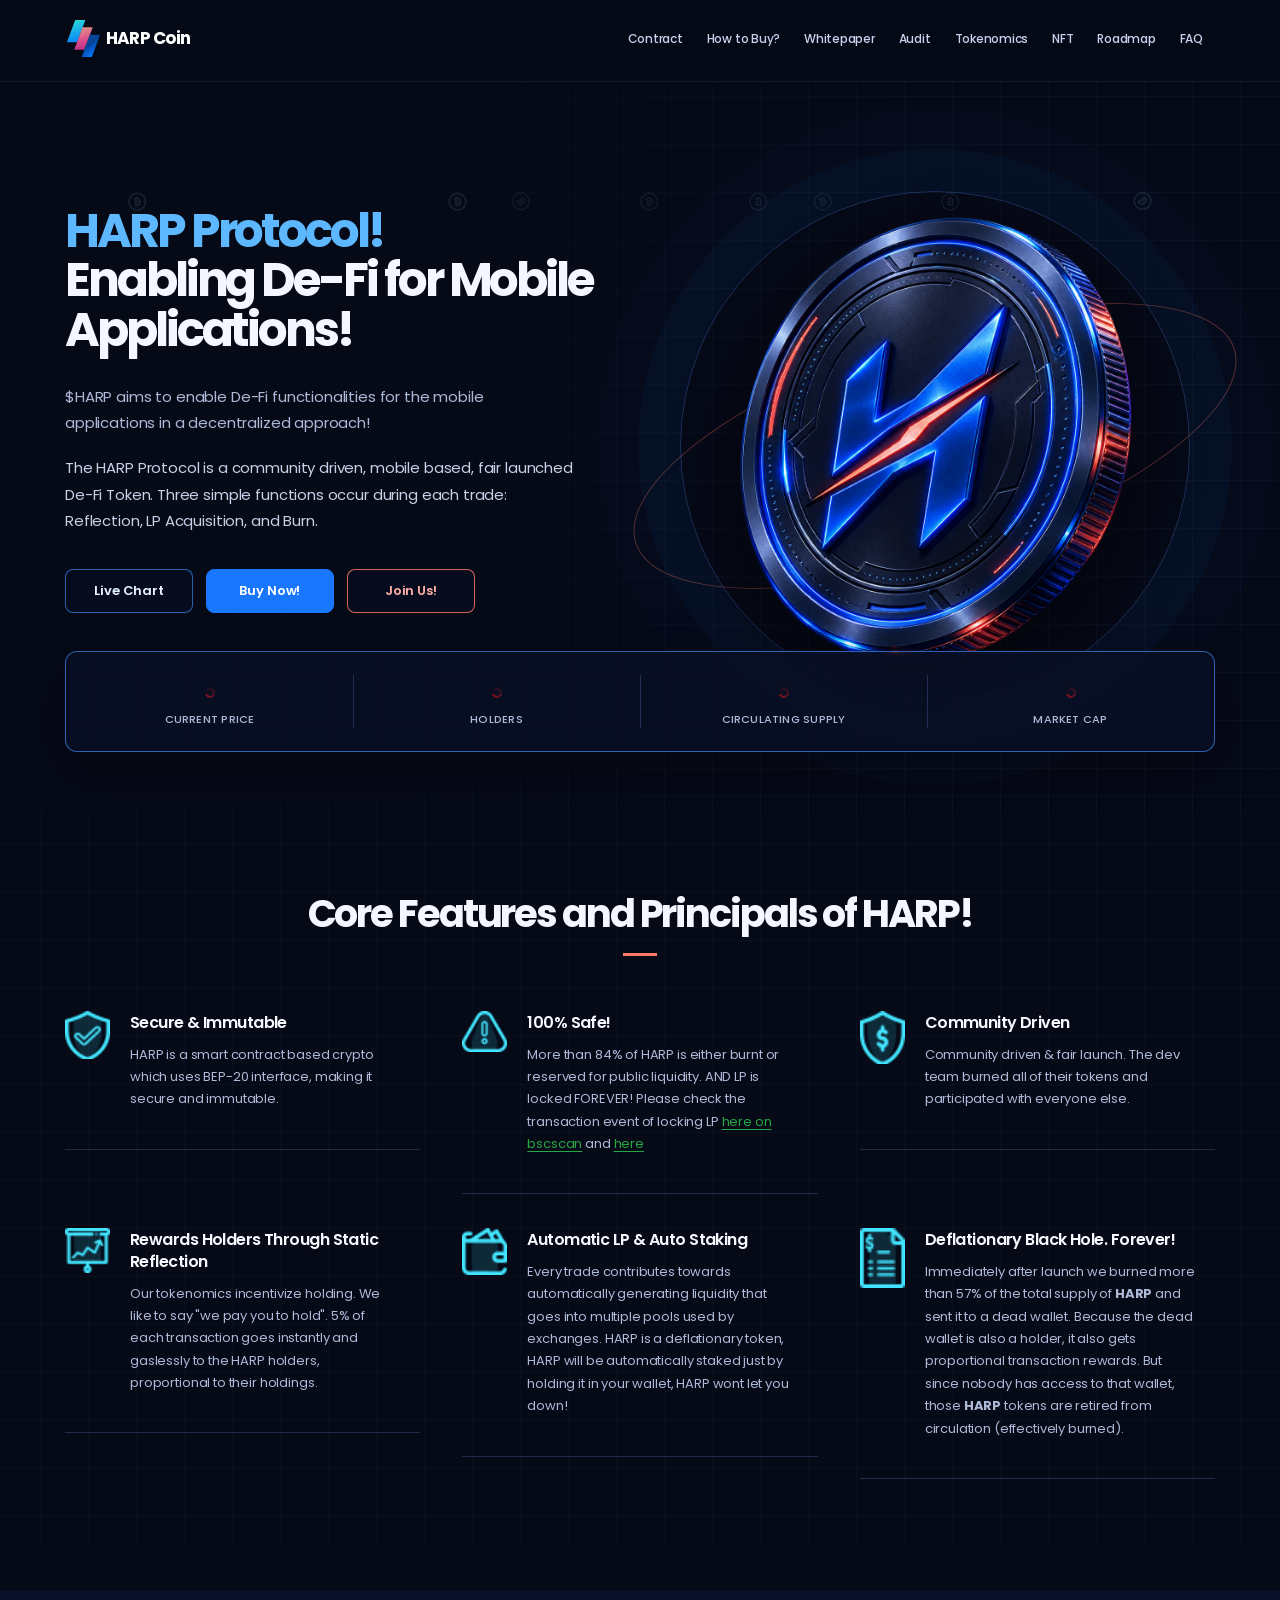
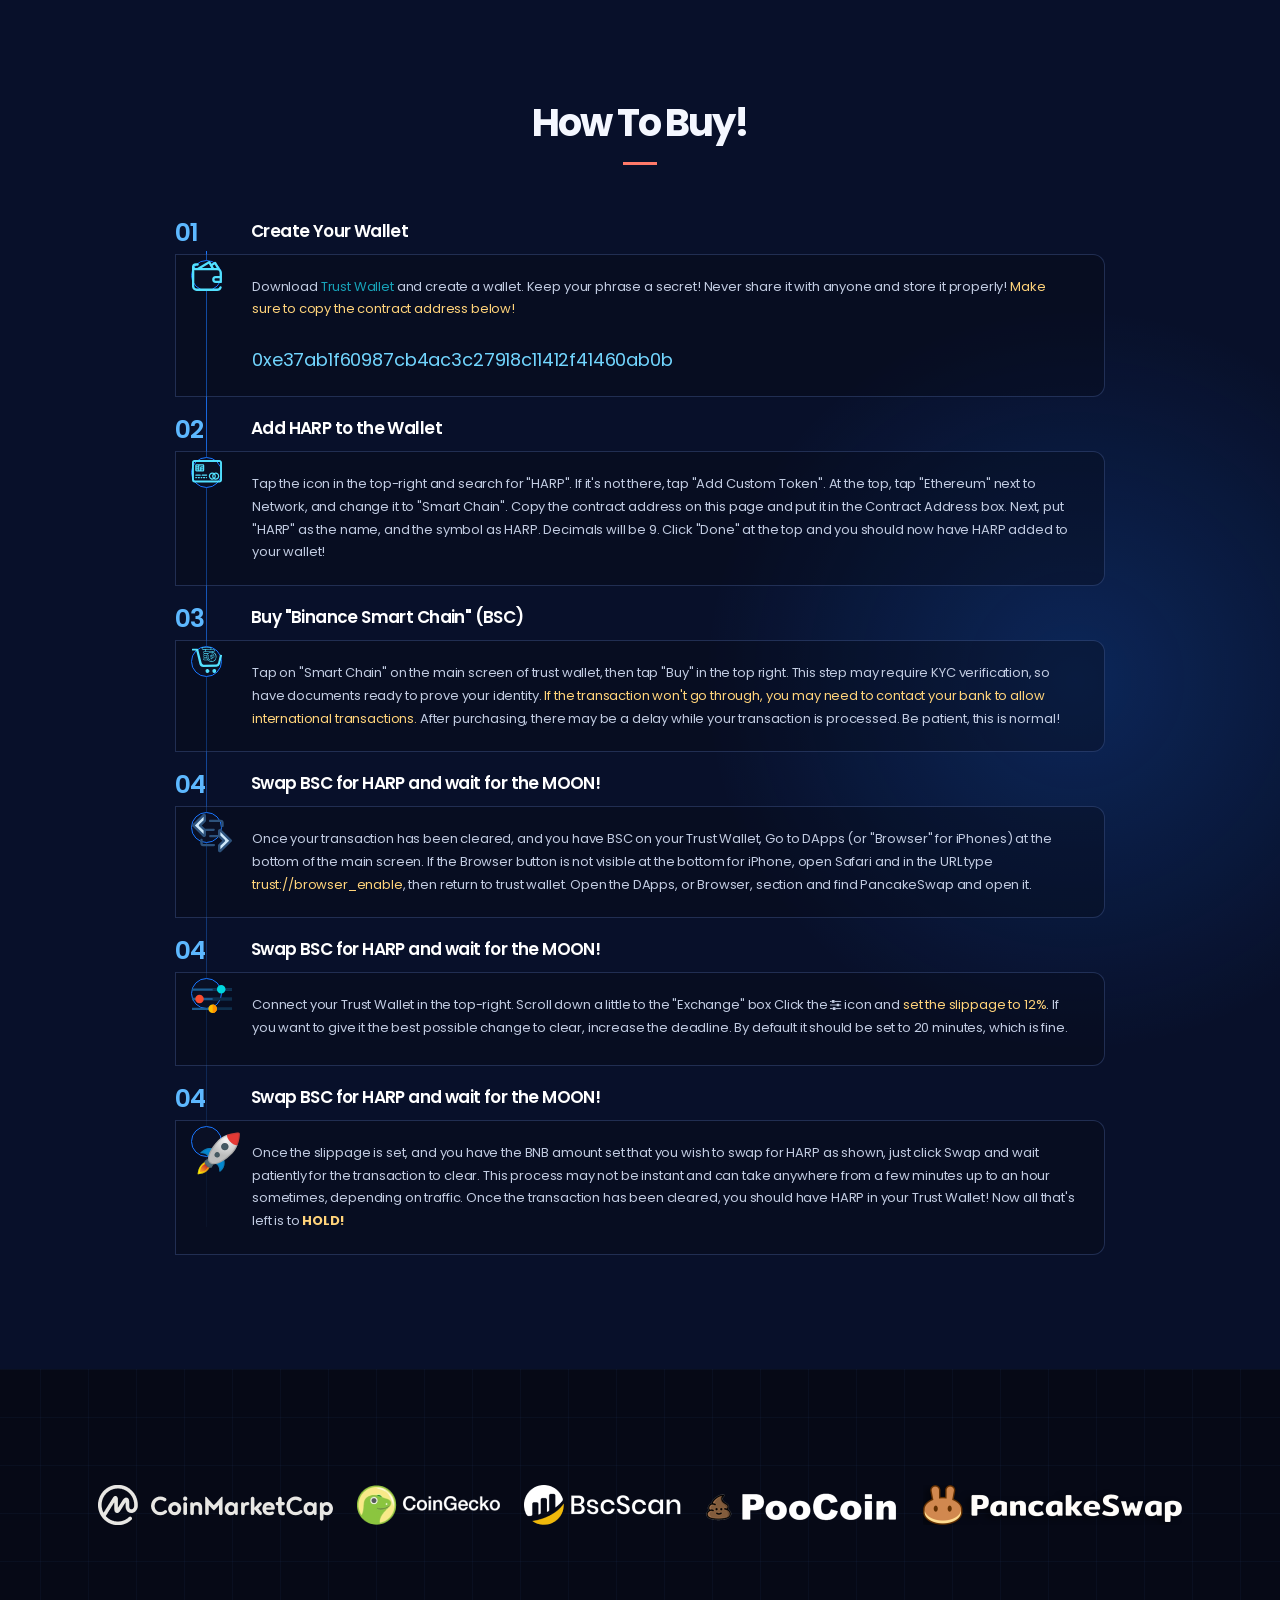
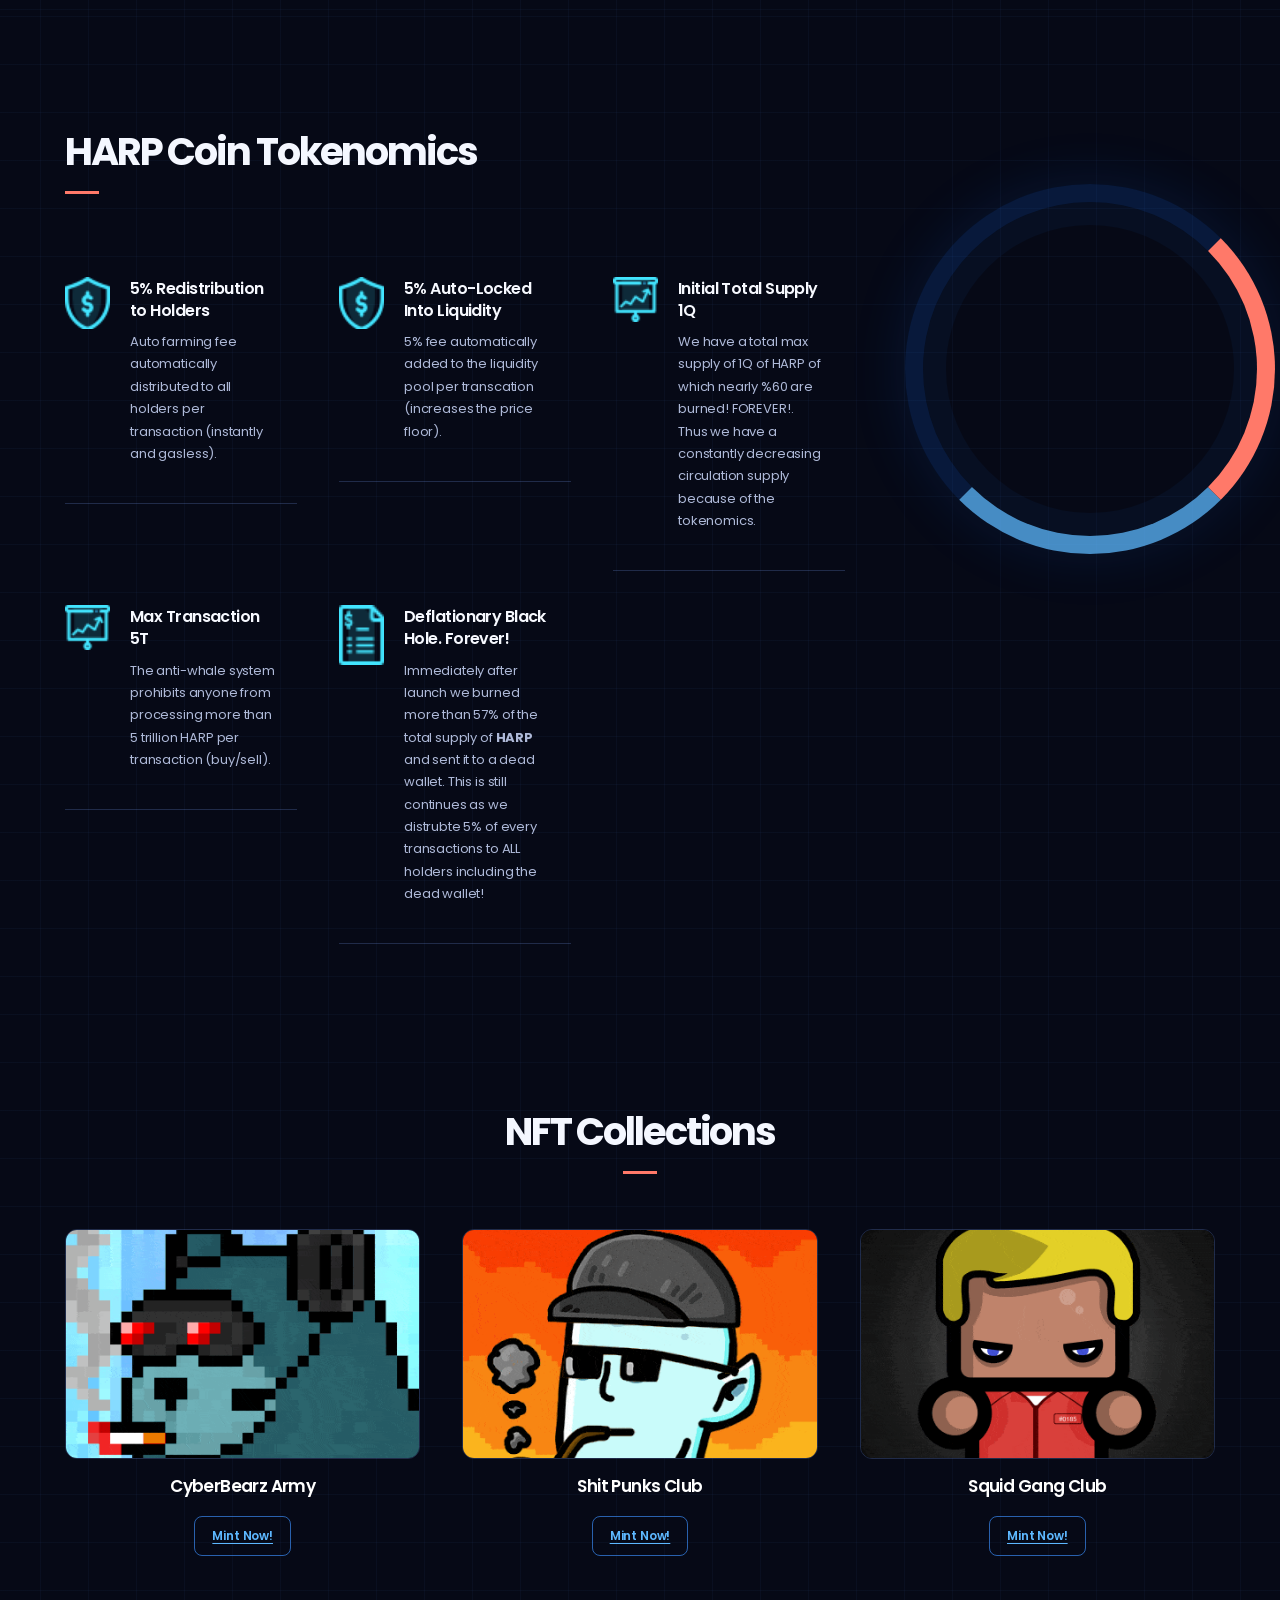
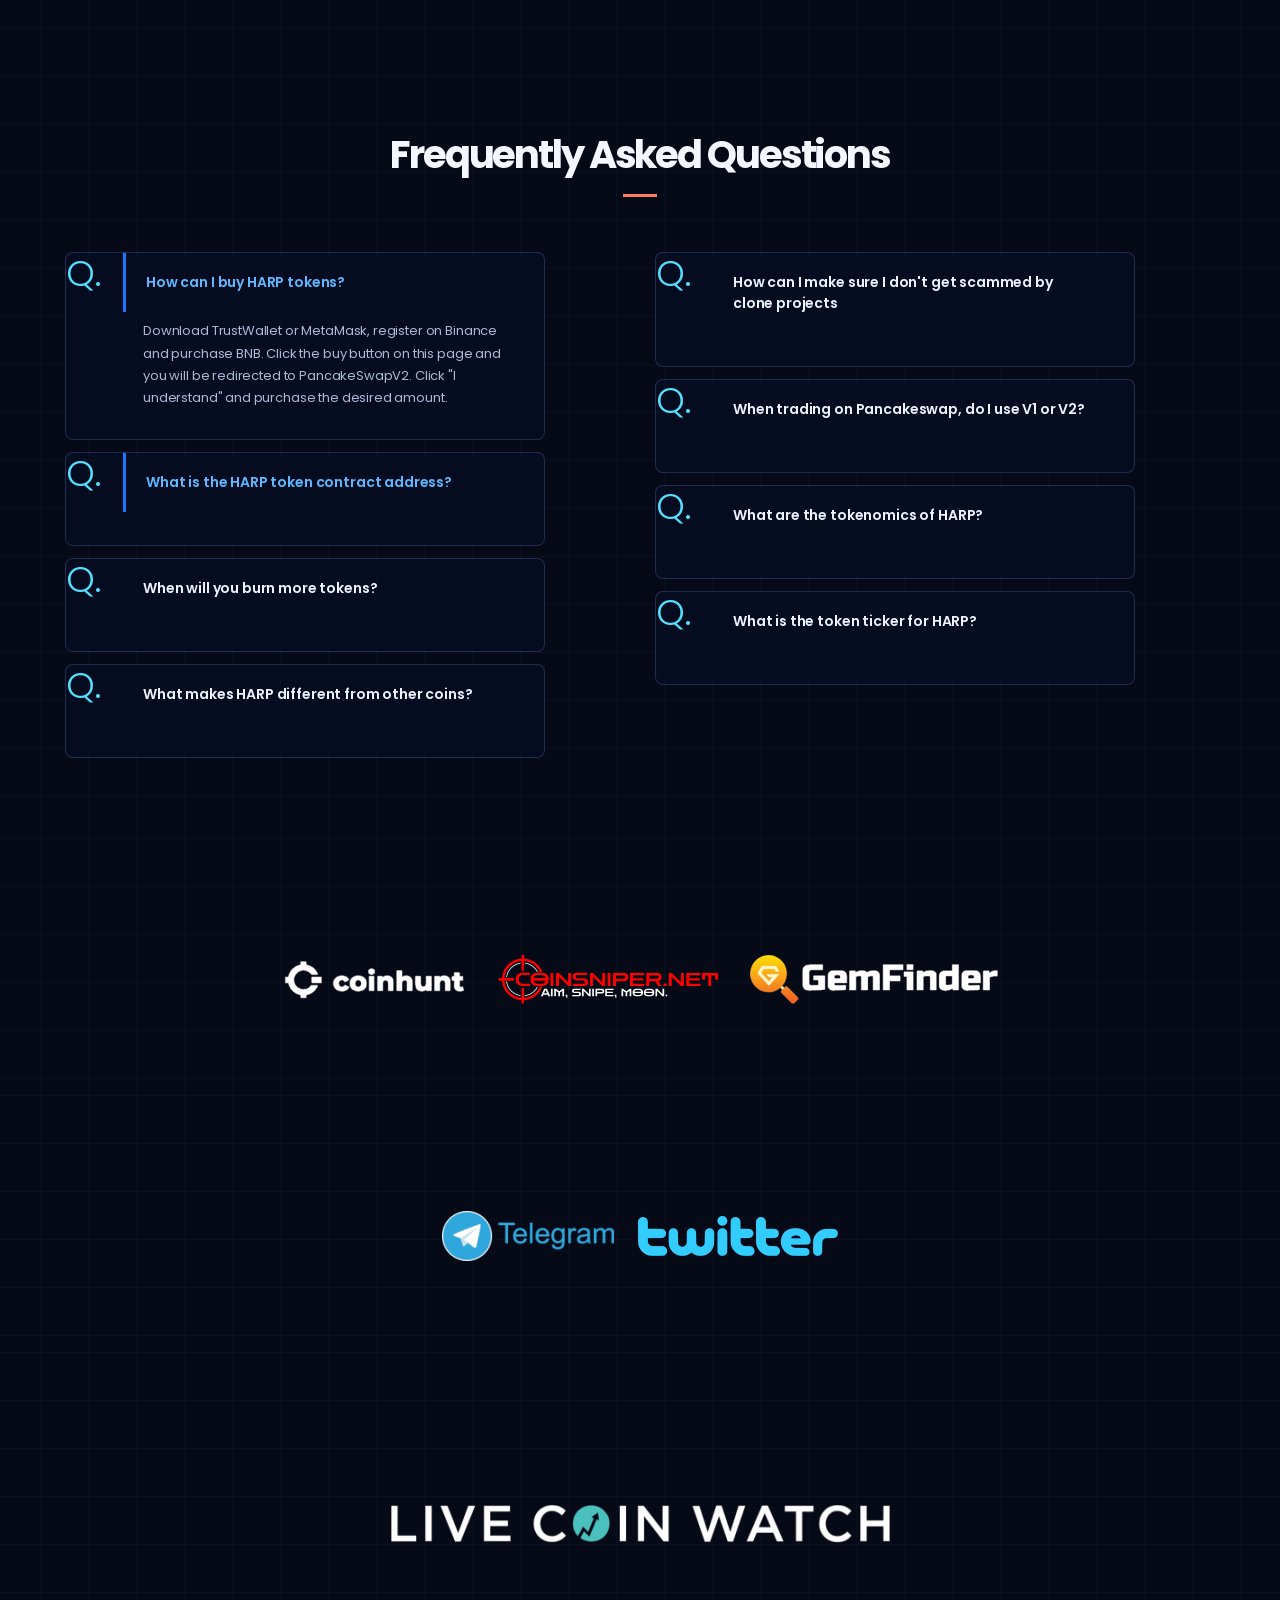
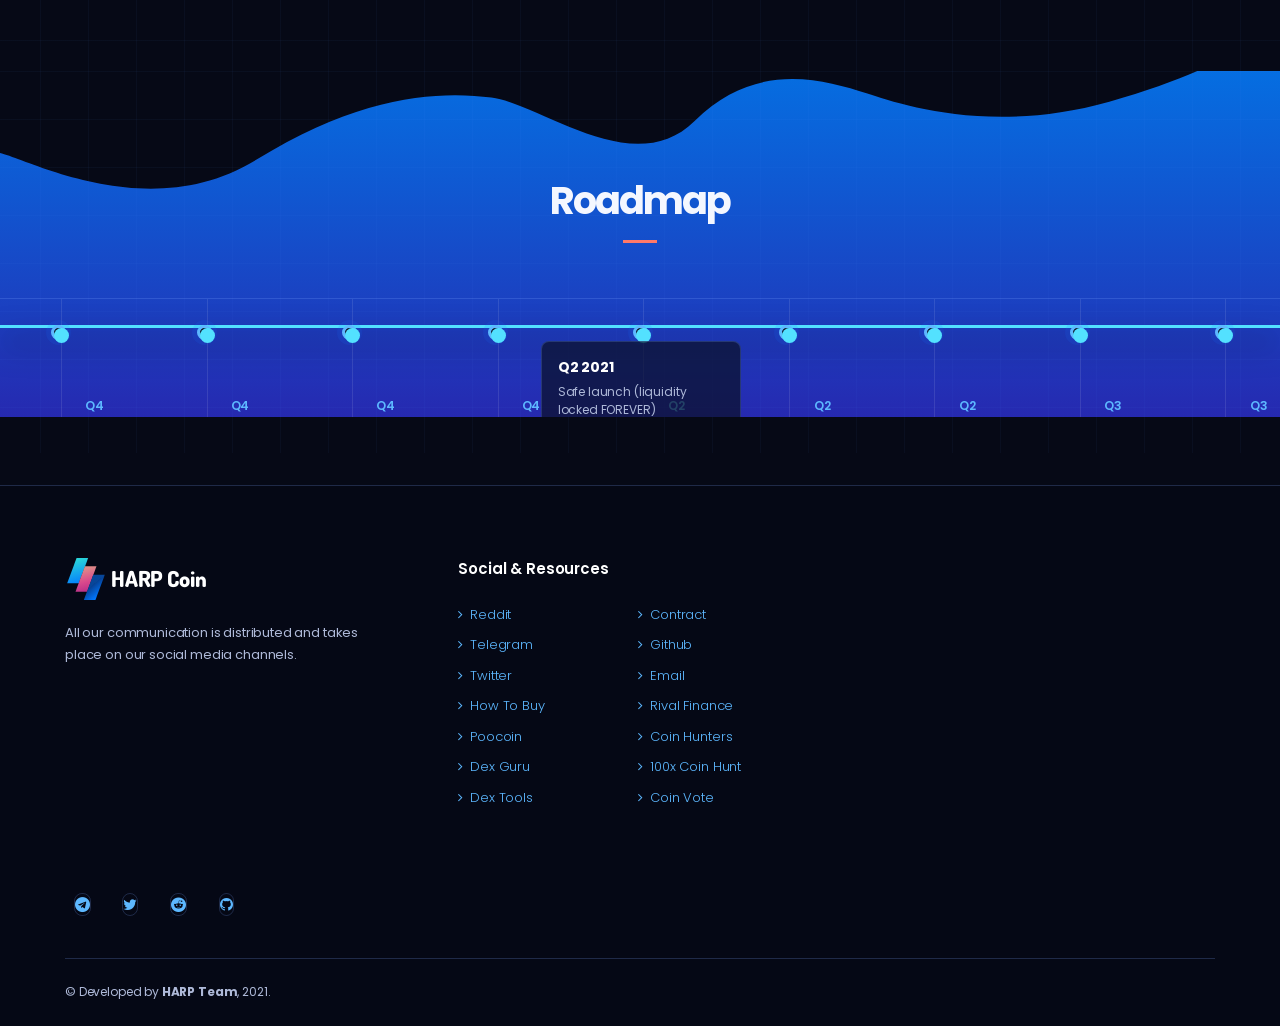
==== index.html @ c35d2884 "Initial HARP Coin site with visual redesign" ====
<!DOCTYPE html>
<html lang="en">

<head>
   <meta charset="utf-8">
   <meta name="viewport" content="width=device-width, initial-scale=1, shrink-to-fit=no">
   <meta http-equiv="X-UA-Compatible" content="IE=edge">
   <title>HARP Coin - A Decentralized De-Fi Token!</title>
   <link href="https://fonts.googleapis.com/css?family=Dosis:500,600,700,800%7CPoppins:300,400,500,600,900"
      rel="stylesheet">
   <link rel="stylesheet" href="css/bootstrap.min.css">
   <link rel="stylesheet" href="css/font-awesome.min.css">
   <link rel="stylesheet" href="plugins/owl-carousel/owl.carousel.min.css">
   <link rel="stylesheet" href="plugins/Magnific-Popup/magnific-popup.css">
   <link rel="stylesheet" href="css/style.css?version=1626351131986">
   <link rel="stylesheet" href="css/responsive.css?version=1626351131986">
   <link rel="stylesheet" href="css/custom.css?version=20260827-7">

   <link rel="apple-touch-icon" sizes="57x57" href="img/favicon/apple-icon-57x57.png">
   <link rel="apple-touch-icon" sizes="60x60" href="img/favicon/apple-icon-60x60.png">
   <link rel="apple-touch-icon" sizes="72x72" href="img/favicon/apple-icon-72x72.png">
   <link rel="apple-touch-icon" sizes="76x76" href="img/favicon/apple-icon-76x76.png">
   <link rel="apple-touch-icon" sizes="114x114" href="img/favicon/apple-icon-114x114.png">
   <link rel="apple-touch-icon" sizes="120x120" href="img/favicon/apple-icon-120x120.png">
   <link rel="apple-touch-icon" sizes="144x144" href="img/favicon/apple-icon-144x144.png">
   <link rel="apple-touch-icon" sizes="152x152" href="img/favicon/apple-icon-152x152.png">
   <link rel="apple-touch-icon" sizes="180x180" href="img/favicon/apple-icon-180x180.png">
   <link rel="icon" type="image/png" sizes="192x192" href="img/favicon/android-icon-192x192.png">
   <link rel="icon" type="image/png" sizes="32x32" href="img/favicon/favicon-32x32.png">
   <link rel="icon" type="image/png" sizes="96x96" href="img/favicon/favicon-96x96.png">
   <link rel="icon" type="image/png" sizes="16x16" href="/favicon-16x16.png">
   <link rel="manifest" href="img/favicon/manifest.json">
   <meta name="msapplication-TileColor" content="#ffffff">
   <meta name="msapplication-TileImage" content="img/favicon/ms-icon-144x144.png">
   <meta name="theme-color" content="#ffffff">

<!-- Google tag (gtag.js) -->
<script async src="https://www.googletagmanager.com/gtag/js?id=G-54M3LRXQ5X"></script>
<script>
  window.dataLayer = window.dataLayer || [];
  function gtag(){dataLayer.push(arguments);}
  gtag('js', new Date());

  gtag('config', 'G-54M3LRXQ5X');
</script>

   <script>
      function init() {
         setTimeout(info, 1000);
         setInterval(info, 15000);
      }

      function info() {
         $.ajax({
            type: "GET",
            url: "https://api.harpcoin.co/harp",
            success: function (data) {
               $("#price").html(accounting.formatMoney(data.price, "$", 15));
               $("#holders").html(accounting.formatNumber(data.holderCount));
               $("#supply").html(accounting.formatNumber(data.circulatingSupply));
               $("#mcap").html(accounting.formatMoney(data.marketCap));
            }
         });
      }
   </script>
</head>

<body class="home1-vs1-bg" onload="init(); return false;">
   <div class="preLoader">
      <div class="preload-img"> <img src="img/favicon.png" alt="" class="pre-img"> </div>
   </div>
   <div class="main-wrapper home-page1">

      <header class="header">
         <div class="main-header main-header1">
            <div class="container">
               <div class="row align-items-center">
                  <div class="col-xl-3 col-lg-2 col-md-4 col-sm-5 col-7">
                     <div class="logo" data-animate="fadeInUp" data-delay=".65">

                        <a href="index.html">
                           <img class='default-logo svg-logo' src="img/logo.svg" alt="HARP Token">
                           <img class="sticky-logo svg-logo" src="img/logo.svg" alt="HARP Token">
                           <span class="logo-text">HARP Coin</span>
                        </a>

                     </div>
                  </div>
                  <div class="col-xl-9 col-lg-10 col-md-7 col-sm-7 col-5 menu-button">
                     <div class="menu--inner-area clear-fix">
                        <div class="menu-wraper">
                           <nav data-animate="fadeInUp" data-delay=".80">
                              <div class="header-menu dosis">
                                 <ul>
                                    <li><a href="https://bscscan.com/address/0xe37ab1f60987cb4ac3c27918c11412f41460ab0b#code"
                                          traget="_blank">Contract</a></li>
                                    <li><a href="#how-to-buy">How to Buy?</a></li>
                                    <li><a href="https://github.com/harpcoin/harp-frontend/blob/main/assets/Harp%20Coin%20Whitepaper.pdf"
                                          target="_blank">Whitepaper</a></li>
                                    <li><a href="https://github.com/harpcoin/harp-frontend/blob/main/assets/Harp%20Coin%20Audit.pdf"
                                          target="_blank">Audit</a></li>
                                    <li><a href="#tokenomics">Tokenomics</a></li>
                                    <li><a href="#nft">NFT</a></li>
                                    <li><a href="#roadmap">Roadmap</a></li>
                                    <li><a href="#faq">FAQ</a></li>
                                 </ul>
                              </div>
                           </nav>
                        </div>
                     </div>
                  </div>
               </div>
            </div>
         </div>
      </header>

      <section class="banner--wrapper-area crypto-patern">
         <div class="banner home-banner1">

            <div class="bit-coin-shapes">
               <img class="sp1 cmn-shapes spin" src="img/banner/banner-shape/bit-sshapes1.png" alt="">
               <img class="sp2 cmn-shapes rotate3d" src="img/banner/banner-shape/bit-sshapes2.png" alt="">
               <img class="sp3 cmn-shapes spin" src="img/banner/banner-shape/bit-sshapes3.png" alt="">
               <img class="sp4 cmn-shapes rotate2d" src="img/banner/banner-shape/bit-sshapes4.png" alt="">
               <img class="sp5 cmn-shapes rotate3d" src="img/banner/banner-shape/bit-sshapes5.png" alt="">
               <img class="sp6 cmn-shapes spin" src="img/banner/banner-shape/bit-sshapes6.png" alt="">
               <img class="sp7 cmn-shapes rotate3d" src="img/banner/banner-shape/bit-sshapes7.png" alt="">
               <img class="sp8 cmn-shapes rotate3d" src="img/banner/banner-shape/bit-sshapes8.png" alt="">
               <img class="sp9 cmn-shapes rotate3d" src="img/banner/banner-shape/bit-sshapes3.png" alt="">
               <img class="sp10 cmn-shapes rotate3d" src="img/banner/banner-shape/bit-sshapes4.png" alt="">
               <img class="sp11 cmn-shapes rotate3d" src="img/banner/banner-shape/bit-sshapes5.png" alt="">
            </div>

            <div class="container">
               <div class="row">
                  <div class="col-lg-6 col-xl-6 col-md-6">
                     <div class="banner--inner-text">
                        <h1><span>HARP Protocol!</span> Enabling De-Fi for Mobile Applications!</h1>
                        <p data-animate="fadeInUp" data-delay=".4">$HARP aims to enable De-Fi functionalities for the
                           mobile applications in a decentralized approach! </p>
                        <p data-animate="fadeInUp" data-delay=".6">The HARP Protocol is a community driven, mobile
                           based, fair launched De-Fi Token. Three simple functions occur during each trade: Reflection,
                           LP Acquisition, and Burn.</p>
                        <a href="https://poocoin.app/tokens/0xe37ab1f60987cb4ac3c27918c11412f41460ab0b" target="_blank"
                           class="btn waves-effect" style="background-color: rgba(255, 235, 59, .4)"
                           data-animate="fadeInUp" data-delay=".4">Live Chart</a>
                        <a href="https://pancakeswap.finance/swap?outputCurrency=0xe37ab1f60987cb4ac3c27918c11412f41460ab0b"
                           target="_blank" class="btn waves-effect" style="background-color: rgba(76, 175, 80, .6)"
                           data-animate="fadeInUp" data-delay=".6">Buy Now!</a>
                        <a href="https://t.me/harpcoin" target="_blank" class="btn waves-effect"
                           style="background-color: rgba(232, 64, 64, .8)" data-animate="fadeInUp" data-delay=".8">Join
                           Us!</a>
                     </div>
                  </div>
                  <div class="col-lg-6 col-xl-6 offset-xl-0 col-md-6">
                     <div class="overlay-bubble" data-animate="fadeInUp" data-delay=".4">
                        <div class="overlay-bubble-1"></div>
                        <img src="img/dot.png" alt="" class="dot-dot">
                     </div>
                     <div class="bannar-image-inner" data-animate="fadeInUp" data-delay=".4"> <img
                           src="img/generated/harp-coin-hero.png" alt="HARP Coin"> <img src="img/bigbit-img.png" alt=""
                           class="move-1"> <img src="img/smlbit-img.png" alt="" class="move-2"> </div>
                  </div>
               </div>
            </div>
         </div>
      </section>

      <section class="pt-60 pb-30 crypto-patern">
         <div class="container">
            <div class="d-flex text-lg-center flex-column flex-lg-row header-stats">
               <div class="flex-fill w-100 py-3">
                  <p class="mb-0 h3 text-white" id="price"><img src="img/loading.svg"></img></p>
                  <p class="mb-0 text-light small">Current Price</p>
               </div>
               <div class="flex-fill w-100 py-3">
                  <p class="mb-0 h3 text-white" id="holders"><img src="img/loading.svg"></img></p>
                  <p class="mb-0 text-light small">Holders</p>
               </div>
               <div class="flex-fill w-100 py-3">
                  <p class="mb-0 h3 text-white" id="supply"><img src="img/loading.svg"></img></p>
                  <p class="mb-0 text-light small">Circulating Supply</p>
               </div>
               <div class="flex-fill w-100 py-3">
                  <p class="mb-0 h3 text-white" id="mcap"><img src="img/loading.svg"></img></p>
                  <p class="mb-0 text-light small">Market Cap</p>
               </div>
            </div>
         </div>
      </section>

      <section class="pt-60 pb-30 crypto-patern">
         <div class="container">

            <div class="row justify-content-center">
               <div class="col-xl-12 col-lg-8">
                  <div class="section-title text-center mb-30">
                     <h2>Core Features and Principals of HARP!</h2>
                  </div>
               </div>
            </div>
            <div class="service-wrap">
               <div class="row">
                  <div class="col-lg-4 col-md-6">
                     <div class="single--service-inner">
                        <div class="single--service-icon">
                           <img src="img/icons/service-icon1.png" alt="">
                           <div class="underline-wrap">
                              <div class="unerline"> <span></span> <span></span> <span></span> </div>
                           </div>
                        </div>
                        <div class="single-service-text">
                           <h4>Secure & Immutable</h4>
                           <p>HARP is a smart contract based crypto which uses BEP-20 interface, making it secure and
                              immutable.</p>
                        </div>
                     </div>
                  </div>
                  <div class="col-lg-4 col-md-6">
                     <div class="single--service-inner">
                        <div class="single--service-icon">
                           <img src="img/icons/service-icon2.png" alt="">
                           <div class="underline-wrap">
                              <div class="unerline"> <span></span> <span></span> <span></span> </div>
                           </div>
                        </div>
                        <div class="single-service-text">
                           <h4>100% Safe!</h4>
                           <p>More than 84% of HARP is either burnt or reserved for public liquidity. AND LP is locked
                              FOREVER! Please check the transaction event of locking LP <a
                                 href="https://bscscan.com/tx/0x7d56b419a16464bce56184aab105ac46a0eee456217e969274a4b27b720a9250#eventlog"
                                 class="text-success" target="_blank">here on bscscan</a> and <a
                                 href="https://bit.ly/3ediyKa" class="text-success" target="_blank">here</a></p>
                        </div>
                     </div>
                  </div>
                  <div class="col-lg-4 col-md-6">
                     <div class="single--service-inner">
                        <div class="single--service-icon">
                           <img src="img/icons/service-icon5.png" alt="">
                           <div class="underline-wrap">
                              <div class="unerline"> <span></span> <span></span> <span></span> </div>
                           </div>
                        </div>
                        <div class="single-service-text">
                           <h4>Community Driven</h4>
                           <p>Community driven & fair launch. The dev team burned all of their tokens and participated
                              with everyone else.</p>
                        </div>
                     </div>
                  </div>
                  <div class="col-lg-4 col-md-6">
                     <div class="single--service-inner">
                        <div class="single--service-icon">
                           <img src="img/icons/service-icon4.png" alt="">
                           <div class="underline-wrap">
                              <div class="unerline"> <span></span> <span></span> <span></span> </div>
                           </div>
                        </div>
                        <div class="single-service-text">
                           <h4>Rewards Holders Through Static Reflection</h4>
                           <p>Our tokenomics incentivize holding. We like to say "we pay you to hold". 5% of each
                              transaction goes instantly and gaslessly to the HARP holders, proportional
                              to their holdings.</p>
                        </div>
                     </div>
                  </div>
                  <div class="col-lg-4 col-md-6">
                     <div class="single--service-inner">
                        <div class="single--service-icon">
                           <img src="img/icons/service-icon3.png" alt="">
                           <div class="underline-wrap">
                              <div class="unerline"> <span></span> <span></span> <span></span> </div>
                           </div>
                        </div>
                        <div class="single-service-text">
                           <h4>Automatic LP & Auto Staking</h4>
                           <p>Every trade contributes towards automatically generating liquidity that goes into multiple
                              pools used by exchanges. HARP is a deflationary token, HARP will be
                              automatically staked just by holding it in your wallet, HARP wont let you down!</p>
                        </div>
                     </div>
                  </div>
                  <div class="col-lg-4 col-md-6">
                     <div class="single--service-inner">
                        <div class="single--service-icon">
                           <img src="img/icons/service-icon6.png" alt="">
                           <div class="underline-wrap">
                              <div class="unerline"> <span></span> <span></span> <span></span> </div>
                           </div>
                        </div>
                        <div class="single-service-text">
                           <h4>Deflationary Black Hole. Forever!</h4>
                           <p>Immediately after launch we burned more than 57% of the total supply of
                              <strong>HARP</strong>
                              and sent it to a dead wallet. Because
                              the dead wallet is also a holder, it also gets proportional transaction rewards.
                              But since nobody has access to that wallet, those
                              <strong>HARP</strong> tokens are retired from circulation (effectively
                              burned).
                           </p>
                        </div>
                     </div>
                  </div>
               </div>
            </div>

         </div>
      </section>

      <section id="how-to-buy" class="pt-60 pb-30 crypto-patern home1-section-bg">
         <div class="container">
            <div class="row justify-content-center">
               <div class="col-xl-12 col-lg-8">
                  <div class="section-title text-center mb-30">
                     <h2>How To Buy!</h2>
                  </div>
               </div>
            </div>
            <div class="row">
               <div class="col-lg-12">
                  <div class="step-timeline">
                     <div class="step-timeline-item timeline-active">
                        <div class="timeline-element">
                           <span class="poppins">01</span>
                           <h4>Create Your Wallet</h4>
                        </div>
                        <div class="timeline-content">
                           <div class="timeline-icon">
                              <div class="timeline-icon-img"> <img src="img/icons/timeline1.svg" alt="" class="svg">
                              </div>
                              <div class="underline-wrap">
                                 <div class="unerline"> <span></span> <span></span> <span></span> </div>
                              </div>
                           </div>
                           <p>Download <a href="https://trustwallet.com/" class="text-info" target="_blank">Trust
                                 Wallet</a> and create a wallet. Keep your phrase a secret! Never share it
                              with anyone and store it properly! <span class="text-warning">Make sure to copy the
                                 contract address below!</span>
                              </br></br><span class="text-success"
                                 style="font-size: 18px;word-break: break-all;">0xe37ab1f60987cb4ac3c27918c11412f41460ab0b</span>
                           </p>
                        </div>
                     </div>
                     <div class="step-timeline-item">
                        <div class="timeline-element">
                           <span class="poppins">02</span>
                           <h4>Add HARP to the Wallet</h4>
                        </div>
                        <div class="timeline-content">
                           <div class="timeline-icon">
                              <div class="timeline-icon-img"> <img src="img/icons/timeline2.svg" alt="" class="svg">
                              </div>
                              <div class="underline-wrap">
                                 <div class="unerline"> <span></span> <span></span> <span></span> </div>
                              </div>
                           </div>
                           <p>Tap the icon in the top-right and search for "HARP". If it's not there, tap "Add Custom
                              Token". At the top, tap "Ethereum" next to Network, and change it to
                              "Smart Chain". Copy the contract address on this page and put it in the Contract Address
                              box. Next, put "HARP" as the name, and the symbol as HARP. Decimals will be 9. Click
                              "Done" at the top
                              and you should now have HARP added to your wallet!</p>
                        </div>
                     </div>
                     <div class="step-timeline-item">
                        <div class="timeline-element">
                           <span class="poppins">03</span>
                           <h4>Buy "Binance Smart Chain" (BSC)</h4>
                        </div>
                        <div class="timeline-content">
                           <div class="timeline-icon">
                              <div class="timeline-icon-img"> <img src="img/icons/timeline3.svg" alt="" class="svg">
                              </div>
                              <div class="underline-wrap">
                                 <div class="unerline"> <span></span> <span></span> <span></span> </div>
                              </div>
                           </div>
                           <p>Tap on "Smart Chain" on the main screen of trust wallet, then tap "Buy" in the top right.
                              This step may require KYC
                              verification, so have documents ready to prove your identity.
                              <span class="text-warning">If the transaction won't go through, you may need to contact
                                 your bank to allow international
                                 transactions.</span>
                              After purchasing, there may be a delay while your transaction is processed. Be patient,
                              this is normal!
                           </p>
                        </div>
                     </div>
                     <div class="step-timeline-item">
                        <div class="timeline-element">
                           <span class="poppins">04</span>
                           <h4>Swap BSC for HARP and wait for the MOON!</h4>
                        </div>
                        <div class="timeline-content">
                           <div class="timeline-icon">
                              <div class="timeline-icon-img"> <img src="img/icons/timeline4.svg" alt="" class="svg">
                              </div>
                              <div class="underline-wrap">
                                 <div class="unerline"> <span></span> <span></span> <span></span> </div>
                              </div>
                           </div>
                           <p>Once your transaction has been cleared, and you have BSC on your Trust Wallet, Go to DApps
                              (or "Browser" for iPhones) at the bottom of the main screen. If the
                              Browser button is not visible at the bottom for iPhone, open Safari and in the URL type
                              <span class="text-warning">trust://browser_enable</span>, then return to trust wallet.
                              Open the DApps,
                              or Browser, section and find PancakeSwap and open it.
                           </p>
                        </div>
                     </div>
                     <div class="step-timeline-item">
                        <div class="timeline-element">
                           <span class="poppins">04</span>
                           <h4>Swap BSC for HARP and wait for the MOON!</h4>
                        </div>
                        <div class="timeline-content">
                           <div class="timeline-icon">
                              <div class="timeline-icon-img"> <img src="img/icons/timeline5.svg" alt="" class="svg">
                              </div>
                              <div class="underline-wrap">
                                 <div class="unerline"> <span></span> <span></span> <span></span> </div>
                              </div>
                           </div>
                           <p>Connect your Trust Wallet in the top-right. Scroll down a little to the "Exchange" box

                              Click the <i class="fa fa-sliders"></i> icon and <span class="text-warning">set the
                                 slippage to 12%</span>. If you want to give it the best possible change to
                              clear, increase the deadline. By default it should be set to 20 minutes, which is fine.
                           </p>
                        </div>
                     </div>
                     <div class="step-timeline-item">
                        <div class="timeline-element">
                           <span class="poppins">04</span>
                           <h4>Swap BSC for HARP and wait for the MOON!</h4>
                        </div>
                        <div class="timeline-content">
                           <div class="timeline-icon">
                              <div class="timeline-icon-img"> <img src="img/icons/timeline6.svg" alt="" class="svg">
                              </div>
                              <div class="underline-wrap">
                                 <div class="unerline"> <span></span> <span></span> <span></span> </div>
                              </div>
                           </div>
                           <p>Once the slippage is set, and you have the BNB amount set that you wish to swap for HARP
                              as shown, just click Swap and wait patiently for the transaction to
                              clear. This process may not be instant and can take anywhere from a few minutes up to an
                              hour sometimes, depending on traffic. Once the transaction has been cleared, you should
                              have HARP in
                              your Trust Wallet! Now all that's left is to <span
                                 class="text-warning"><strong>HOLD!</strong></span></p>
                        </div>
                     </div>
                  </div>
               </div>
            </div>
         </div>
      </section>

      <section class="pt-60 pb-30 crypto-patern">
         <div class="container">

            <div class="row justify-content-center">
               <div class="col-xl-12 col-lg-8">
                  <div class="section-title text-center mb-30">
                     <img src="img/coinmarket.png" alt="$HARP on Coinmarketcap" title="$HARP on Coinmarketcap"
                        style="margin: 20px 40px 0 0">
                     <img src="img/coingecko.png" alt="$HARP on Coingecko" title="$HARP on Coingecko"
                        style="margin: 20px 40px 0 0">
                     <a href="https://bscscan.com/address/0xe37ab1f60987cb4ac3c27918c11412f41460ab0b"
                        target="_blank"><img src="img/bscscan.png" alt="$HARP on Binance Smart Chain"
                           title="$HARP on Binance Smart Chain" style="margin: 20px 40px 0 0"></a>
                     <a href="https://poocoin.app/tokens/0xe37ab1f60987cb4ac3c27918c11412f41460ab0b"
                        target="_blank"><img src="img/poocoin.png" alt="$HARP on Poocoin App"
                           title="$HARP on Poocoin App" style="margin: 20px 40px 0 0"></a>
                     <a href="https://pancakeswap.finance/swap?outputCurrency=0xe37ab1f60987cb4ac3c27918c11412f41460ab0b"
                        target="_blank"><img src="img/pancakeswap.png" alt="Buy $HARP on PancakeSwap"
                           title="Buy $HARP on PancakeSwap" style="margin: 20px 40px 0 0"></a>
                  </div>
               </div>
            </div>
         </div>
      </section>

      <section id="tokenomics" class="pt-60 pb-30 crypto-patern">
         <div class="container">

            <div class="row justify-content-center">
               <div class="col-xl-12 col-lg-8">
                  <div class="section-title text-center mb-30">
                     <h2>HARP Coin Tokenomics</h2>
                  </div>
               </div>
            </div>
            <div class="service-wrap">
               <div class="row">
                  <div class="col-lg-4 col-md-6">
                     <div class="single--service-inner">
                        <div class="single--service-icon">
                           <img src="img/icons/service-icon5.png" alt="">
                           <div class="underline-wrap">
                              <div class="unerline"> <span></span> <span></span> <span></span> </div>
                           </div>
                        </div>
                        <div class="single-service-text">
                           <h4>5% Redistribution to Holders</h4>
                           <p>Auto farming fee automatically distributed to all holders per transaction (instantly and
                              gasless).</p>
                        </div>
                     </div>
                  </div>
                  <div class="col-lg-4 col-md-6">
                     <div class="single--service-inner">
                        <div class="single--service-icon">
                           <img src="img/icons/service-icon5.png" alt="">
                           <div class="underline-wrap">
                              <div class="unerline"> <span></span> <span></span> <span></span> </div>
                           </div>
                        </div>
                        <div class="single-service-text">
                           <h4>5% Auto-Locked Into Liquidity</h4>
                           <p>5% fee automatically added to the liquidity pool per transcation (increases the price
                              floor).</p>
                        </div>
                     </div>
                  </div>
                  <div class="col-lg-4 col-md-6">
                     <div class="single--service-inner">
                        <div class="single--service-icon">
                           <img src="img/icons/service-icon4.png" alt="">
                           <div class="underline-wrap">
                              <div class="unerline"> <span></span> <span></span> <span></span> </div>
                           </div>
                        </div>
                        <div class="single-service-text">
                           <h4>Initial Total Supply 1Q</h4>
                           <p>We have a total max supply of 1Q of HARP of which nearly %60 are burned! FOREVER!. Thus we
                              have a constantly decreasing circulation supply because of the tokenomics. </p>
                        </div>
                     </div>
                  </div>
                  <div class="col-lg-4 col-md-6">
                     <div class="single--service-inner">
                        <div class="single--service-icon">
                           <img src="img/icons/service-icon4.png" alt="">
                           <div class="underline-wrap">
                              <div class="unerline"> <span></span> <span></span> <span></span> </div>
                           </div>
                        </div>
                        <div class="single-service-text">
                           <h4>Max Transaction 5T</h4>
                           <p>The anti-whale system prohibits anyone from
                              processing more than 5 trillion HARP
                              per transaction (buy/sell).</p>
                        </div>
                     </div>
                  </div>
                  <div class="col-lg-4 col-md-6">
                     <div class="single--service-inner">
                        <div class="single--service-icon">
                           <img src="img/icons/service-icon6.png" alt="">
                           <div class="underline-wrap">
                              <div class="unerline"> <span></span> <span></span> <span></span> </div>
                           </div>
                        </div>
                        <div class="single-service-text">
                           <h4>Deflationary Black Hole. Forever!</h4>
                           <p>Immediately after launch we burned more than 57% of the total supply of
                              <strong>HARP</strong> and sent it to a dead wallet. This is still continues as we
                              distrubte 5% of every transactions to ALL holders including the dead wallet!
                           </p>
                        </div>
                     </div>
                  </div>
               </div>
            </div>
         </div>
      </section>

      <section id="nft" class="pt-60 pb-30 crypto-patern">
         <div class="container">

            <div class="row justify-content-center">
               <div class="col-xl-12 col-lg-8">
                  <div class="section-title text-center mb-30">
                     <h2>NFT Collections</h2>
                  </div>
               </div>
            </div>
            <div class="service-wrap">
               <div class="row">
                  <div class="col-lg-4 col-md-6">
                     <div class="single--service-inner1 content-box-1">
                        <div class="single-service-text">
                           <img src="img/cba.gif" alt="">
                           <h4 style="text-align: center; margin-top: 1rem;">CyberBearz Army</h4>
                           <a href="/cba">Mint Now!</a>
                        </div>
                     </div>
                  </div>
                  <div class="col-lg-4 col-md-6">
                     <div class="single--service-inner1 content-box-1">
                        <div class="single-service-text">
                           <img src="img/spc.gif" alt="">
                           <h4 style="text-align: center; margin-top: 1rem;">Shit Punks Club</h4>
                           <a href="/spc">Mint Now!</a>
                        </div>
                     </div>
                  </div>
                  <div class="col-lg-4 col-md-6">
                     <div class="single--service-inner1 content-box-1">
                        <div class="single-service-text">
                           <img src="img/sgc.gif" alt="">
                           <h4 style="text-align: center; margin-top: 1rem;">Squid Gang Club</h4>
                           <a href="/sgc">Mint Now!</a>
                        </div>
                     </div>
                  </div>
               </div>
            </div>
         </div>
      </section>

      <section id="faq" class="pt-60 pb-60 crypto-patern">
         <div class="container">
            <div class="row justify-content-center">
               <div class="col-xl-12 col-lg-8">
                  <div class="section-title text-center mb-30">
                     <h2>Frequently Asked Questions</h2>
                  </div>
               </div>
            </div>
            <div class="row">
               <div class="col-md-6">
                  <div class="single-faq-wrap">
                     <div class="accordion" id="Faq-1">
                        <div class="single-faq">
                           <h3 class="h6" data-toggle="collapse" data-target="#accordionFaq-1-item-1"
                              aria-expanded="true" aria-controls="accordionFaq-1-item-1"><span class='poppins 
big-word'>Q.</span>How can I buy HARP tokens?</h3>
                           <div id="accordionFaq-1-item-1" class="collapse show" data-parent="#Faq-1">
                              <div class="faq-answer">
                                 <p>Download TrustWallet or MetaMask, register on Binance and purchase BNB. Click the
                                    buy button on this page and you will be redirected to PancakeSwapV2.
                                    Click "I understand" and purchase the desired amount.</p>
                              </div>
                           </div>
                        </div>
                        <div class="single-faq">
                           <h3 class="h6" data-toggle="collapse" data-target="#accordionFaq-1-item-2"
                              aria-expanded="true" aria-controls="accordionFaq-1-item-1"><span class='poppins 
big-word'>Q.</span>What is the HARP token contract address?</h3>
                           <div id="accordionFaq-1-item-2" class="collapse" data-parent="#Faq-1">
                              <div class="faq-answer">
                                 <p>The official BEP-20 (BSC) address is 0xe37ab1f60987cb4ac3c27918c11412f41460ab0b.</p>
                              </div>
                           </div>
                        </div>
                        <div class="single-faq">
                           <h3 class="h6" data-toggle="collapse" data-target="#accordionFaq-1-item-3"
                              aria-controls="accordionFaq-1-item-1"><span class='poppins big-word'>Q.</span>When will
                              you burn more tokens?</h3>
                           <div id="accordionFaq-1-item-3" class="collapse" data-parent="#Faq-1">
                              <div class="faq-answer">
                                 <p>We burned more than 57% of the total supply after launch. No more manual burns are
                                    planned currently, our Black Hole burns on each transaction. And that
                                    burn is continuously accelerating!</p>
                              </div>
                           </div>
                        </div>
                        <div class="single-faq">
                           <h3 class="h6" data-toggle="collapse" data-target="#accordionFaq-1-item-4"
                              aria-controls="accordionFaq-1-item-1"><span class='poppins big-word'>Q.</span>What
                              makes HARP different from other coins?</h3>
                           <div id="accordionFaq-1-item-4" class="collapse" data-parent="#Faq-1">
                              <div class="faq-answer">
                                 <p>We think our strong points are our transparency, strong work ethic and commitment to
                                    push our boundaries as much and as often as possible. And of course,
                                    as a <strong>HARP</strong> holder, we basically pay you to hold the token.</p>
                              </div>
                           </div>
                        </div>
                     </div>
                  </div>
               </div>
               <div class="col-md-6">
                  <div class="single-faq-wrap">
                     <div class="accordion" id="Faq-2">
                        <div class="single-faq">
                           <h3 class="h6" data-toggle="collapse" data-target="#accordionFaq-2-item-1"
                              aria-controls="accordionFaq-1-item-1"><span class='poppins big-word'>Q.</span>How can I
                              make sure I don't get scammed by clone projects</h3>
                           <div id="accordionFaq-2-item-1" class="collapse" data-parent="#Faq-2">
                              <div class="faq-answer">
                                 <p>Always use ONLY our <a href="https://t.me/harpcoin" target="_blank"
                                       class="text-warning">official Telegram channel</a>. Our team will NEVER DM you to
                                    ask
                                    about anything. Be EXTREMELY suspicious about anyone DM-ing you with an offer to
                                    help, airdrop or generally asking you personal information such as your wallet seed
                                    phrase. NEVER give out such
                                    information, block and report those persons immediately.</p>
                              </div>
                           </div>
                        </div>
                        <div class="single-faq">
                           <h3 class="h6" data-toggle="collapse" data-target="#accordionFaq-2-item-2"
                              aria-controls="accordionFaq-2-item-2"><span class='poppins big-word'>Q.</span>When
                              trading on Pancakeswap, do I use V1 or V2?</h3>
                           <div id="accordionFaq-2-item-2" class="collapse" data-parent="#Faq-2">
                              <div class="faq-answer">
                                 <p>Use V2, that is new version of Pancakeswap liquidity pool. It is technically
                                    possible to trade in V1, but that pool will contain liquidity added by users
                                    so there might be a price difference between pools.</p>
                              </div>
                           </div>
                        </div>
                        <div class="single-faq">
                           <h3 class="h6" data-toggle="collapse" data-target="#accordionFaq-2-item-3"
                              aria-controls="accordionFaq-2-item-1"><span class='poppins big-word'>Q.</span>What are
                              the tokenomics of HARP?</h3>
                           <div id="accordionFaq-2-item-3" class="collapse" data-parent="#Faq-2">
                              <div class="faq-answer">
                                 <p>The total supply is 1,000,000,000,000,000 of which 57% is burned, 10% distributed
                                    via airdrops/community rewards, 5% allocated for growth/development and
                                    27% provided as public liquidity. Of the transaction value, 5% is locked for
                                    liquidity and 5% is distributed to token holders.</p>
                              </div>
                           </div>
                        </div>
                        <div class="single-faq">
                           <h3 class="h6" data-toggle="collapse" data-target="#accordionFaq-2-item-4"
                              aria-controls="accordionFaq-2-item-1"><span class='poppins big-word'>Q.</span>What is
                              the token ticker for HARP?</h3>
                           <div id="accordionFaq-2-item-4" class="collapse" data-parent="#Faq-2">
                              <div class="faq-answer">
                                 <p>The ticker is HARP.</p>
                              </div>
                           </div>
                        </div>
                     </div>
                  </div>
               </div>
            </div>
         </div>
      </section>

      <section class="pt-10 pb-10 crypto-patern">
         <div class="container">

            <div class="row justify-content-center">
               <div class="col-xl-12 col-lg-8">
                  <div class="section-title text-center mb-30">
                     <a href="https://coinhunt.cc/coin/542034978" target="_blank"><img src="img/coinhunt.png"
                           alt="Vote for $HARP on CoinHunt!" title="Vote for $HARP on CoinHunt!"
                           style="margin: 20px 40px 0 0"></a>
                     <a href="https://coinsniper.net/coin/7056" target="_blank"><img src="img/coinsniper.png"
                           alt="Vote for $HARP on Coin Sniper!" title="Vote for $HARP on Coin Sniper!"
                           style="margin: 20px 40px 0 0"></a>
                     <a href="https://gemfinder.cc/gem/1103" target="_blank"><img src="img/gemfinder.png"
                           alt="Vote for $HARP on Gem Finder!" title="Vote for $HARP on Gem Finder!"
                           style="margin: 20px 40px 0 0"></a>
                  </div>
               </div>
            </div>
         </div>
      </section>

      <section class="pt-10 pb-10 crypto-patern">
         <div class="container">

            <div class="row justify-content-center">
               <div class="col-xl-12 col-lg-8">
                  <div class="section-title text-center mb-30">
                     <a href="https://t.me/harpcoin" target="_blank"><img src="img/telegram.png"
                           alt="Join the $HARP discussions on Telegram" title="Join the $HARP discussions on Telegram"
                           style="margin: 20px 40px 0 0"></a>
                     <a href="https://twitter.com/harp_coin" target="_blank"><img src="img/twitter.png"
                           alt="Follow $HARP on Twitter" title="Follow $HARP on Twitter"
                           style="margin: 20px 40px 0 0"></a>
                  </div>
               </div>
            </div>
         </div>
      </section>

      <section class="pt-10 pb-10 crypto-patern">
         <div class="container">

            <div class="row justify-content-center">
               <div class="col-xl-12 col-lg-8">
                  <div class="section-title text-center mb-30">
                     <a href="https://www.livecoinwatch.com/price/HarpCoin-HARP" target="_blank"><img
                           src="img/livecoinwatch.png" alt="Follow $HARP on Twitter"
                           title="Check $HARP on Live Coin Watch!" style="margin: 20px 40px 0 0"></a>
                  </div>
               </div>
            </div>
         </div>
      </section>

      <section id="roadmap" class="pt-60 crypto-patern">
         <div class="container">
            <div class="row justify-content-center">
               <div class="col-xl-12 col-lg-8">
                  <div class="section-title text-center mb-30">
                     <h2>Roadmap</h2>
                  </div>
               </div>
            </div>
         </div>
         <div class="suuccessful--line">
            <div class="rode--map-items">
               <div class="owl-carousel timeline-carousel">

                  <div class="item">
                     <div class="single--roadmap-inner">
                        <div class="road-map-dot"> </div>
                        <div class="roadmap--hover-item">
                           <h5>Q2 2021</h5>
                           <p>Safe launch (liquidity locked FOREVER)</p>
                        </div>
                        <div class="road--map-time"> Q2 2021 </div>
                     </div>
                  </div>
                  <div class="item">
                     <div class="single--roadmap-inner">
                        <div class="road-map-dot"> </div>
                        <div class="roadmap--hover-item">
                           <h5>Q2 2021</h5>
                           <p>BURNED 57% of total supply</p>
                        </div>
                        <div class="road--map-time"> Q2 2021 </div>
                     </div>
                  </div>
                  <div class="item">
                     <div class="single--roadmap-inner">
                        <div class="road-map-dot"> </div>
                        <div class="roadmap--hover-item">
                           <h5>Q2 2021</h5>
                           <p>Website redesign</p>
                        </div>
                        <div class="road--map-time"> Q2 2021 </div>
                     </div>
                  </div>
                  <div class="item">
                     <div class="single--roadmap-inner">
                        <div class="road-map-dot"> </div>
                        <div class="roadmap--hover-item">
                           <h5>Q3 2021</h5>
                           <p>Safe Launch. Grand-Level Marketing Start. Verification the contract HARP on bscscan.</p>
                        </div>
                        <div class="road--map-time"> Q3 2021 </div>
                     </div>
                  </div>

                  <div class="item">
                     <div class="single--roadmap-inner">
                        <div class="road-map-dot"> </div>
                        <div class="roadmap--hover-item">
                           <h5>Q3 2021</h5>
                           <p>Listing on Coingecko, Coinmarketcap</p>
                        </div>
                        <div class="road--map-time"> Q3 2021 </div>
                     </div>
                  </div>

                  <div class="item">
                     <div class="single--roadmap-inner">
                        <div class="road-map-dot"> </div>
                        <div class="roadmap--hover-item">
                           <h5>Q3 2021</h5>
                           <p>HARPSwap</p>
                        </div>
                        <div class="road--map-time"> Q3 2021 </div>
                     </div>
                  </div>
                  <div class="item">
                     <div class="single--roadmap-inner">
                        <div class="road-map-dot"> </div>
                        <div class="roadmap--hover-item">
                           <h5>Q3 2021</h5>
                           <p>Smart contract audit</p>
                        </div>
                        <div class="road--map-time"> Q3 2021 </div>
                     </div>
                  </div>
                  <div class="item">
                     <div class="single--roadmap-inner">
                        <div class="road-map-dot"> </div>
                        <div class="roadmap--hover-item">
                           <h5>Q3 2021</h5>
                           <p>White Paper (multiple languages)</p>
                        </div>
                        <div class="road--map-time"> Q3 2021 </div>
                     </div>
                  </div>

                  <div class="item">
                     <div class="single--roadmap-inner">
                        <div class="road-map-dot"> </div>
                        <div class="roadmap--hover-item">
                           <h5>Q3 2021</h5>
                           <p>Mobile app and integrations to the other mobile platforms</p>
                        </div>
                        <div class="road--map-time"> Q4 2021 </div>
                     </div>
                  </div>
                  <div class="item">
                     <div class="single--roadmap-inner">
                        <div class="road-map-dot"> </div>
                        <div class="roadmap--hover-item">
                           <h5>Q4 2021</h5>
                           <p>BabySwap partnerships</p>
                        </div>
                        <div class="road--map-time"> Q4 2021 </div>
                     </div>
                  </div>
                  <div class="item">
                     <div class="single--roadmap-inner">
                        <div class="road-map-dot"> </div>
                        <div class="roadmap--hover-item">
                           <h5>Q4 2021</h5>
                           <p>LEGENDS partnerships</p>
                        </div>
                        <div class="road--map-time"> Q4 2021 </div>
                     </div>
                  </div>
                  <div class="item">
                     <div class="single--roadmap-inner">
                        <div class="road-map-dot"> </div>
                        <div class="roadmap--hover-item">
                           <h5>Q4 2021</h5>
                           <p>Marketing push</p>
                        </div>
                        <div class="road--map-time"> Q4 2021 </div>
                     </div>
                  </div>
               </div>
            </div>
            <img src="img/about-bg.svg" alt="" class="svg">
         </div>
      </section>

      <footer id="social" class="footer-type1 pt-60 crypto-patern">
         <div class="container">
            <div class="row">
               <div class="col-lg-4 col-sm-6">
                  <div class="footer-widget">
                     <div class="footer-logo"> <a href="/"> <img class="svg-logo" src="img/logo.svg" alt="Footer logo">
                           <span class="logo-text">HARP Coin</span> </a> </div>
                     <!--<div class="footer-logo"><img src="https://s6.gifyu.com/images/hc-336x380.gif" alt="Footer logo"></div>-->
                     <div class="footer-about-text">
                        <p>All our communication is distributed and takes place on our social media channels.</p>
                     </div>
                  </div>
               </div>
               <div class="col-lg-4 col-sm-6">
                  <div class="footer-widget">
                     <div class="footer-header">
                        <h5>Social & Resources</h5>
                        <div class="unerline"> <span></span> <span></span> <span></span> </div>
                     </div>
                     <div class="footer-link">
                        <div class="link-left">
                           <a href="https://www.reddit.com/r/harpcoin" target="_blank"><i class="fa fa-angle-right"
                                 aria-hidden="true"></i>Reddit</a>
                           <a href="https://t.me/harpcoin" target="_blank"><i class="fa fa-angle-right"
                                 aria-hidden="true"></i>Telegram</a>
                           <a href="https://twitter.com/harp_coin" target="_blank"><i class="fa fa-angle-right"
                                 aria-hidden="true"></i>Twitter</a>
                           <a href="#how-to-buy"><i class="fa fa-angle-right" aria-hidden="true"></i>How To Buy</a>
                           <a href="https://poocoin.app/tokens/0xe37ab1f60987cb4ac3c27918c11412f41460ab0b"
                              target="_blank"><i class="fa fa-angle-right" aria-hidden="true"></i>Poocoin</a>
                           <a href="https://dex.guru/token/0xe37ab1f60987cb4ac3c27918c11412f41460ab0b-bsc"
                              target="_blank"><i class="fa fa-angle-right" aria-hidden="true"></i>Dex Guru</a>
                           <a href="https://www.dextools.io/app/pancakeswap/pair-explorer/0x762fa315a668ea167ab0d67fafbba7796086da72"
                              target="_blank"><i class="fa fa-angle-right" aria-hidden="true"></i>Dex Tools</a>
                        </div>
                        <div class="link-right">
                           <a href="https://bscscan.com/address/0xe37ab1f60987cb4ac3c27918c11412f41460ab0b#code"
                              target="_blank"><i class="fa fa-angle-right" aria-hidden="true"></i>Contract</a>
                           <a href="https://github.com/harpcoin" target="_blank"><i class="fa fa-angle-right"
                                 aria-hidden="true"></i>Github</a>
                           <a href="mailto:admin@harpcoin.co" target="_blank"><i class="fa fa-angle-right"
                                 aria-hidden="true"></i>Email</a>
                           <a href="https://rival.finance/0xe37ab1f60987cb4ac3c27918c11412f41460ab0b" target="_blank"><i
                                 class="fa fa-angle-right" aria-hidden="true"></i>Rival Finance</a>
                           <a href="https://coinhunters.cc/tokens/HarpCoin" target="_blank"><i class="fa fa-angle-right"
                                 aria-hidden="true"></i>Coin Hunters</a>
                           <a href="https://100xcoinhunt.com/coin/Harp-Coin" target="_blank"><i
                                 class="fa fa-angle-right" aria-hidden="true"></i>100x Coin Hunt</a>
                           <a href="https://coinvote.cc/coin/Harp_Coin" target="_blank"><i class="fa fa-angle-right"
                                 aria-hidden="true"></i>Coin Vote</a>
                        </div>
                     </div>
                  </div>
               </div>
            </div>
            <div class="row">
               <div class="col-12">
                  <div class="footer-social-area pt-30">
                     <ul class="footer--social-list text-center list-unstyled">
                        <li> <a href="https://t.me/harpcoin" target="_blank"><i class="fa fa-telegram"
                                 aria-hidden="true"></i></a> </li>
                        <li> <a href="https://twitter.com/harp_coin" target="_blank"><i class="fa fa-twitter"
                                 aria-hidden="true"></i></a> </li>
                        <li> <a href="https://www.reddit.com/r/harpcoin" target="_blank"><i class="fa fa-reddit"
                                 aria-hidden="true"></i></a> </li>
                        <li> <a href="https://github.com/harpcoin" target="_blank"><i class="fa fa-github"
                                 aria-hidden="true"></i></a> </li>
                     </ul>
                  </div>
               </div>
            </div>
            <div class="row">
               <div class="col-12">
                  <div class="footer-bottom-wrap">
                     <div class="footer-bottom-text">
                        <p>© Developed by <a href="#">HARP Team</a>, 2021.</p>
                     </div>
                  </div>
               </div>
            </div>
         </div>
      </footer>
      <div class="back-to-top"> <a href="#"><i class="fa fa-chevron-up"></i></a> </div>
   </div>
   <script src="js/jquery-3.3.1.min.js"></script>
   <script src="js/bootstrap.bundle.min.js"></script>
   <script src="plugins/waypoints/jquery.waypoints.min.js"></script>
   <script src="plugins/parsley/parsley.min.js"></script>
   <script src="plugins/retinajs/retina.min.js"></script>
   <script src="plugins/parallax/parallax.js"></script>
   <script src="plugins/owl-carousel/owl.carousel.min.js"></script>
   <script src="plugins/countdown/jquery.countdown.min.js"></script>
   <script src="js/menu.min.js"></script>
   <script src="plugins/Magnific-Popup/jquery.magnific-popup.min.js"></script>
   <script src="plugins/waypoints/jquery.counterup.min.js"></script>
   <script src="js/matrial.js"></script>
   <script src="js/scripts.js"></script>
   <script src="js/custom.js"></script>
   <script src="js/accounting.min.js"></script>
</body>

</html>
---- css/style.css ----
html {
    scroll-behavior: smooth !important;
}

.disabled,
.select-wrapper:after,
.swiper-button-disabled {
  pointer-events: none
}

input::-webkit-inner-spin-button,
input::-webkit-outer-spin-button {
  -webkit-appearance: none;
  margin: 0
}

input[type=number] {
  -moz-appearance: textfield
}

::-moz-selection {
  background: #31333e;
  color: #fff;
  text-shadow: none
}

::selection {
  background: #31333e;
  color: #fff;
  text-shadow: none
}

::-webkit-input-placeholder {
  color: #fff !important;
  opacity: 1 !important;
  -ms-filter: "progid:DXImageTransform.Microsoft.Alpha(Opacity=100)"
}

::-moz-placeholder {
  color: #c9d5ff !important;
  opacity: 1 !important;
  -ms-filter: "progid:DXImageTransform.Microsoft.Alpha(Opacity=100)"
}

button:focus,
input:focus,
select:focus,
textarea:focus {
  outline: 0 !important
}

button[type=submit] {
  cursor: pointer;
  background: 0 0;
  border: none;
  color: #53e1ff;
  width: 25%
}

textarea {
  resize: none
}

img {
  max-width: 100%;
  height: auto
}

a {
  color: #31333e;
  -webkit-transition: all .2s;
  transition: all .2s
}

a:hover {
  color: #53e1ff
}

a,
a:active,
a:focus,
a:hover {
  text-decoration: none;
  outline: 0
}

.h1,
.h2,
.h3,
.h4,
.h5,
.h6,
h1,
h2,
h3,
h4,
h5,
h6 {
  font-family: Dosis, sans-serif;
  color: #202e39;
  line-height: 1.4
}

.h1,
h1 {
  font-size: 48px;
  line-height: 58px
}

.h2,
h2 {
  font-size: 30px
}

.h3,
h3 {
  font-size: 24px
}

.h4,
h4 {
  font-size: 18px
}

.h5,
h5 {
  font-size: 16px
}

.h6,
body,
h6 {
  font-size: 14px
}

p {
  line-height: 24px;
  margin-bottom: 25px;
  font-weight: 300
}

body {
  font-family: Poppins, sans-serif;
  color: #dddde1;
  background: #fff;
  overflow-x: hidden !important
}

.select-wrapper select {
  -webkit-appearance: none;
  -moz-appearance: none;
  appearance: none
}

.select-wrapper select::-ms-expand {
  display: none
}

.select-wrapper {
  position: relative
}

.select-wrapper:after {
  content: '\f107';
  font-family: FontAwesome;
  position: absolute;
  right: 10px;
  top: 0;
  bottom: 0;
  margin: auto;
  font-size: 20px;
  height: 30px
}

.btn-normal span,
.btn-normal-rev span {
  line-height: 1.44;
  visibility: visible;
  margin-left: 8px;
  display: inline-block
}

.alignleft,
.alignright,
.form-field {
  margin-bottom: 15px
}

.btn,
.btn-normal span,
.btn-normal-rev span {
  font-size: 15px;
  font-weight: 600
}

.width-expend {
  width: 170px
}

.home1-vs1-bg {
  background: #0e035c;
  background: -webkit-linear-gradient(left, #0e035c 0, #25256e 100%);
  background: linear-gradient(to right, #0e035c 0, #25256e 100%);
  filter: progid:DXImageTransform.Microsoft.gradient(startColorstr='#0e035c', endColorstr='#25256e', GradientType=1)
}

.home1-vs2-bg {
  background: #fff
}

.home2-vs1-bg {
  background: #002797;
  background: -webkit-linear-gradient(left, #355ffe 0, #002797 100%);
  background: linear-gradient(to right, #355ffe 0, #002797 100%);
  filter: progid:DXImageTransform.Microsoft.gradient(startColorstr='#002797', endColorstr='#355ffe', GradientType=1)
}

.home1-section-bg:after,
.home2-section-bg:after,
.homelight-section-bg:after {
  content: "";
  height: 100%;
  width: 100%;
  top: 0;
  left: 0;
  -ms-filter: "progid:DXImageTransform.Microsoft.Alpha(Opacity=20)";
  z-index: -1
}

.home2-vs2-bg {
  background: #fff
}

.home1-section-bg {
  position: relative
}

.home1-section-bg:after {
  position: absolute;
  background: #171063
}

.homelight-section-bg {
  position: relative
}

.homelight-section-bg:after {
  position: absolute;
  background: #fcfcfc
}

.home2-section-bg {
  position: relative
}

.home2-section-bg:after {
  position: absolute;
  background: #002197;
  opacity: .2
}

.home3-section-bg:before,
.home4-section-bg:before {
  content: "";
  height: 100%;
  opacity: .8;
  -ms-filter: "progid:DXImageTransform.Microsoft.Alpha(Opacity=80)";
  top: 0;
  left: 0;
  width: 100%
}

.home3-section-bg {
  background: #f8f8f8;
  position: relative
}

.home3-section-bg:before {
  position: absolute;
  background: url(../img/VPN_Pattern.png)
}

.home4-section-bg {
  background: #6c771e;
  position: relative
}

.home4-section-bg:before {
  position: absolute;
  background: url(../img/VC_Pattern.png)
}

.btn,
.home6-section-bg {
  position: relative
}

.common-sec-bg,
.home6-section-bg {
  background: #fcfcfc
}

.footer-bg-h3 {
  background-color: #002197
}

.footer-bg-h4 {
  background-color: #6c771e
}

.footer-bg-h5 {
  background-color: #e48f0b
}

.footer-bg-h6 {
  background-color: #00c6c6
}

.footer-bg-about {
  background: #1748ff;
  background: -webkit-linear-gradient(top, #1748ff 0, #002197 100%);
  background: linear-gradient(to bottom, #1748ff 0, #002197 100%);
  filter: progid:DXImageTransform.Microsoft.gradient(startColorstr='#1748ff', endColorstr='#002197', GradientType=0)
}

.btn {
  font-family: Dosis, sans-serif;
  color: #fff;
  border: 2px solid #53e1ff;
  border-radius: 5px;
  padding: 8px 30px;
  overflow: hidden;
  z-index: 0
}

.btn-transparent {
  border-color: #53e1ff;
  color: #53e1ff;
  padding: 10px 30px
}

.btn-icon i {
  margin-right: 10px
}

.btn.active,
.btn:focus,
.btn:hover {
  color: #fff;
  border-color: #53e1ff
}

.btn:before {
  content: " ";
  position: absolute;
  top: 0;
  left: 0;
  bottom: 0;
  z-index: -1;
  width: 100%;
  border-radius: 5px;
  -webkit-transition: .2s all linear;
  transition: .2s all linear
}

.btn:hover:before {
  left: 10%;
  width: 80%
}

.btn-transparent:before {
  background-color: transparent
}

.btn.btn-fill {
  background: #41bcfe;
  border-width: 0;
  color: #fff;
  padding: 10px 30px;
  text-transform: capitalize
}

.btn.btn-fill:before {
  background: #41bcfe;
  width: 100%;
  left: 0
}

.btn:focus,
.form-control:focus {
  box-shadow: none !important
}

.btn-icon {
  padding: 8px 15px
}

.solution-btn .btn-normal {
  color: #00c6c6
}

.btn-normal span {
  -webkit-transform: translateX(20px);
  transform: translateX(20px);
  opacity: 0;
  -ms-filter: "progid:DXImageTransform.Microsoft.Alpha(Opacity=0)";
  -webkit-transition: .3s all linear;
  transition: .3s all linear
}

.btn-normal:hover span {
  -webkit-transform: translateX(0);
  transform: translateX(0);
  visibility: visible;
  opacity: 1;
  -ms-filter: "progid:DXImageTransform.Microsoft.Alpha(Opacity=100)"
}

.btn-normal-rev span {
  -webkit-transform: translateX(0);
  transform: translateX(0);
  opacity: 1;
  -ms-filter: "progid:DXImageTransform.Microsoft.Alpha(Opacity=0)";
  -webkit-transition: .3s all linear;
  transition: .3s all linear
}

.btn-normal-rev:hover span {
  -webkit-transform: translateX(20px);
  transform: translateX(20px);
  visibility: hidden;
  opacity: 0;
  -ms-filter: "progid:DXImageTransform.Microsoft.Alpha(Opacity=100)"
}

.btn.style-1 {
  position: relative;
  -webkit-transition: .6s all linear;
  transition: .6s all linear
}

.btn.style-1:after {
  content: '';
  height: 10px;
  width: 10px;
  background: #000;
  left: 49%;
  top: 44%;
  -webkit-transform: scale(1);
  transform: scale(1);
  -webkit-transition: .3s all linear;
  transition: .3s all linear;
  visibility: hidden;
  opacity: 0;
  -ms-filter: "progid:DXImageTransform.Microsoft.Alpha(Opacity=0)";
  position: absolute;
  border-radius: 50%
}

.btn.style-2:before,
.btn.style-3:before {
  left: 48%;
  top: 48%;
  height: 10px;
  width: 10px;
  -webkit-transition: .3s all linear;
  content: ""
}

.btn.style-1:hover:after {
  -webkit-transform: scale(20);
  transform: scale(20);
  opacity: .5;
  -ms-filter: "progid:DXImageTransform.Microsoft.Alpha(Opacity=50)";
  visibility: visible;
  z-index: -1;
  background: 0 0
}

.btn.style-1:hover {
  background: #fff;
  color: #00c6c6 !important
}

.btn.style-2 {
  border-color: #e99614 !important;
  color: #e99614 !important;
  position: relative
}

.btn.style-3,
.style-4 {
  color: #002197 !important
}

.btn.style-2:before {
  position: absolute;
  background: #e99614;
  transition: .3s all linear;
  opacity: 0;
  -ms-filter: "progid:DXImageTransform.Microsoft.Alpha(Opacity=0)";
  visibility: hidden
}

.style-2:hover:before {
  opacity: .3;
  -ms-filter: "progid:DXImageTransform.Microsoft.Alpha(Opacity=30)";
  visibility: visible;
  -webkit-transform: scale(20);
  transform: scale(20)
}

.btn.style-3 {
  border-color: #41bcfe !important;
  position: relative
}

.btn.style-3:before {
  position: absolute;
  background: #002197;
  transition: .3s all linear;
  opacity: 0;
  -ms-filter: "progid:DXImageTransform.Microsoft.Alpha(Opacity=0)";
  visibility: hidden
}

.btn.style-3:hover:before {
  opacity: 1;
  -ms-filter: "progid:DXImageTransform.Microsoft.Alpha(Opacity=100)";
  visibility: visible;
  -webkit-transform: scale(20);
  transform: scale(20)
}

.style-4 {
  border: 2px solid #002197 !important;
  position: relative
}

.style-4:after {
  height: 100%;
  width: 100%;
  content: "";
  position: absolute;
  background: #41bcfe;
  left: 0;
  top: 0;
  border-radius: 5px;
  z-index: -1;
  opacity: .1;
  -ms-filter: "progid:DXImageTransform.Microsoft.Alpha(Opacity=10)";
  -webkit-transition: .3s all linear;
  transition: .3s all linear
}

.style-4:hover:after {
  width: 80%;
  left: 10%
}

.theme-bg-overlay {
  position: relative
}

.theme-bg-overlay:before {
  content: '';
  position: absolute;
  background: #00c544;
  opacity: .7;
  -ms-filter: "progid:DXImageTransform.Microsoft.Alpha(Opacity=70)";
  left: 0;
  top: 0;
  width: 100%;
  height: 100%
}

.form-field,
.form-group,
.waves-effect {
  position: relative
}

.primary-bg {
  background-color: #1c1967
}

.poppins {
  font-family: Poppins, sans-serif
}

.dosis {
  font-family: Dosis, sans-serif
}

.font-weight-600 {
  font-weight: 600
}

b,
strong {
  font-weight: 700
}

.list-inline>li {
  display: inline-block
}

.form-control {
  font-size: 14px
}

.form-control:focus {
  border-color: #fff
}

input.parsley-error,
select.parsley-error,
textarea.parsley-error {
  border: 1px solid red !important
}

.half-gutter {
  margin-right: -7.5px;
  margin-left: -7.5px
}

.half-gutter>.col,
.half-gutter>[class*=col-] {
  padding-right: 7.5px;
  padding-left: 7.5px
}

.no-gutters-padding {
  padding-right: 0;
  padding-left: 0
}

.theme-border-top {
  border-top: 1px solid #53e1ff
}

.theme-border-bottom {
  border-bottom: 1px solid #53e1ff
}

.theme-list-style {
  padding: 0;
  list-style: none
}

.theme-list-style li {
  font-weight: 600;
  color: #4c4f60;
  padding: 5px 0
}

.theme-list-style li:before {
  content: '\f05d';
  font-family: FontAwesome;
  color: #53e1ff;
  font-size: 12px;
  font-weight: 400;
  margin-right: 10px
}

.theme-input-style {
  font-size: 12px;
  width: 100%;
  height: 40px;
  padding: 0 10px;
  -webkit-transition: all .2s;
  transition: all .2s;
  background: 0 0;
  border: none;
  border-bottom: 1px solid #fff;
  opacity: .3;
  -ms-filter: "progid:DXImageTransform.Microsoft.Alpha(Opacity=30)"
}

input.theme-input-style:focus {
  opacity: 1;
  -ms-filter: "progid:DXImageTransform.Microsoft.Alpha(Opacity=100)"
}

textarea.theme-input-style {
  padding: 10px;
  min-height: 120px;
  display: block
}

.theme-input-style:focus {
  border-color: #53e1ff
}

label input[type=checkbox],
label input[type=radio] {
  position: relative;
  top: 2px;
  margin-right: 5px
}

.table-bordered,
.table-bordered td,
.table-bordered th {
  border-color: #e2e6fb
}

.alignleft {
  float: left;
  margin-right: 15px
}

.alignright {
  float: right;
  margin-left: 15px
}

.aligncenter {
  clear: both;
  display: block;
  margin: 0 auto 15px
}

.pt-150 {
  padding-top: 150px
}

.pb-150 {
  padding-bottom: 150px
}

.pt-140 {
  padding-top: 140px
}

.pb-140 {
  padding-bottom: 140px
}

.pt-130 {
  padding-top: 130px
}

.pb-130 {
  padding-bottom: 130px
}

.pt-120 {
  padding-top: 120px
}

.pb-120 {
  padding-bottom: 120px
}

.pt-110 {
  padding-top: 110px
}

.pb-110 {
  padding-bottom: 110px
}

.pt-100 {
  padding-top: 100px
}

.pb-100 {
  padding-bottom: 100px
}

.pt-90 {
  padding-top: 90px
}

.pb-90 {
  padding-bottom: 90px
}

.pt-80 {
  padding-top: 80px
}

.pb-80 {
  padding-bottom: 80px
}

.pt-70 {
  padding-top: 70px
}

.pb-70 {
  padding-bottom: 70px
}

.pt-60 {
  padding-top: 60px
}

.pb-60 {
  padding-bottom: 60px
}

.pt-55 {
  padding-top: 55px
}

.pb-55 {
  padding-bottom: 55px
}

.pt-50 {
  padding-top: 50px
}

.pb-50 {
  padding-bottom: 50px
}

.pt-30 {
  padding-top: 30px
}

.pb-30 {
  padding-bottom: 30px
}

.pt-20 {
  padding-top: 20px
}

.pb-20 {
  padding-bottom: 20px
}

.mt-140 {
  margin-top: 140px
}

.mb-140 {
  margin-bottom: 140px
}

.mt-120 {
  margin-top: 120px
}

.mb-120 {
  margin-bottom: 120px
}

.mt-70 {
  margin-top: 70px
}

.mb-70 {
  margin-bottom: 70px
}

.mt-60 {
  margin-top: 60px
}

.mb-60 {
  margin-bottom: 60px
}

.mt-50 {
  margin-top: 50px
}

.mb-50 {
  margin-bottom: 50px
}

.mt-40 {
  margin-top: 40px
}

.mb-40 {
  margin-bottom: 40px
}

.mt-30 {
  margin-top: 30px
}

.mb-30 {
  margin-bottom: 30px
}

.animated {
  -webkit-animation-duration: 1s;
  animation-duration: 1s;
  -webkit-animation-fill-mode: backwards;
  animation-fill-mode: backwards
}

.animated.infinite {
  -webkit-animation-iteration-count: infinite;
  animation-iteration-count: infinite
}

@-webkit-keyframes fadeInDown {
  0% {
    opacity: 0;
    -ms-filter: "progid:DXImageTransform.Microsoft.Alpha(Opacity=0)";
    -webkit-transform: translate3d(0, -40px, 0);
    transform: translate3d(0, -40px, 0)
  }

  to {
    opacity: 1;
    -ms-filter: "progid:DXImageTransform.Microsoft.Alpha(Opacity=100)";
    -webkit-transform: translateZ(0);
    transform: translateZ(0)
  }
}

@keyframes fadeInDown {
  0% {
    opacity: 0;
    -ms-filter: "progid:DXImageTransform.Microsoft.Alpha(Opacity=0)";
    -webkit-transform: translate3d(0, -40px, 0);
    transform: translate3d(0, -40px, 0)
  }

  to {
    opacity: 1;
    -ms-filter: "progid:DXImageTransform.Microsoft.Alpha(Opacity=100)";
    -webkit-transform: translateZ(0);
    transform: translateZ(0)
  }
}

.fadeInDown {
  -webkit-animation-name: fadeInDown;
  animation-name: fadeInDown
}

@-webkit-keyframes fadeInUp {
  0% {
    opacity: 0;
    -ms-filter: "progid:DXImageTransform.Microsoft.Alpha(Opacity=0)";
    -webkit-transform: translate3d(0, 40px, 0);
    transform: translate3d(0, 40px, 0)
  }

  to {
    opacity: 1;
    -ms-filter: "progid:DXImageTransform.Microsoft.Alpha(Opacity=100)";
    -webkit-transform: translateZ(0);
    transform: translateZ(0)
  }
}

@keyframes fadeInUp {
  0% {
    opacity: 0;
    -ms-filter: "progid:DXImageTransform.Microsoft.Alpha(Opacity=0)";
    -webkit-transform: translate3d(0, 40px, 0);
    transform: translate3d(0, 40px, 0)
  }

  to {
    opacity: 1;
    -ms-filter: "progid:DXImageTransform.Microsoft.Alpha(Opacity=100)";
    -webkit-transform: translateZ(0);
    transform: translateZ(0)
  }
}

.fadeInUp {
  -webkit-animation-name: fadeInUp;
  animation-name: fadeInUp
}

@-webkit-keyframes fadeInLeft {
  from {
    opacity: 0;
    -ms-filter: "progid:DXImageTransform.Microsoft.Alpha(Opacity=0)";
    -webkit-transform: translate3d(-50%, 0, 0);
    transform: translate3d(-50%, 0, 0)
  }

  to {
    opacity: 1;
    -ms-filter: "progid:DXImageTransform.Microsoft.Alpha(Opacity=100)";
    -webkit-transform: translate3d(0, 0, 0);
    transform: translate3d(0, 0, 0)
  }
}

@keyframes fadeInLeft {
  from {
    opacity: 0;
    -ms-filter: "progid:DXImageTransform.Microsoft.Alpha(Opacity=0)";
    -webkit-transform: translate3d(-50%, 0, 0);
    transform: translate3d(-50%, 0, 0)
  }

  to {
    opacity: 1;
    -ms-filter: "progid:DXImageTransform.Microsoft.Alpha(Opacity=100)";
    -webkit-transform: translate3d(0, 0, 0);
    transform: translate3d(0, 0, 0)
  }
}

.fadeInLeft {
  -webkit-animation-name: fadeInLeft;
  animation-name: fadeInLeft
}

@-webkit-keyframes fadeInRight {
  from {
    opacity: 0;
    -ms-filter: "progid:DXImageTransform.Microsoft.Alpha(Opacity=0)";
    -webkit-transform: translate3d(50%, 0, 0);
    transform: translate3d(50%, 0, 0)
  }

  to {
    opacity: 1;
    -ms-filter: "progid:DXImageTransform.Microsoft.Alpha(Opacity=100)";
    -webkit-transform: translate3d(0, 0, 0);
    transform: translate3d(0, 0, 0)
  }
}

@keyframes fadeInRight {
  from {
    opacity: 0;
    -ms-filter: "progid:DXImageTransform.Microsoft.Alpha(Opacity=0)";
    -webkit-transform: translate3d(50%, 0, 0);
    transform: translate3d(50%, 0, 0)
  }

  to {
    opacity: 1;
    -ms-filter: "progid:DXImageTransform.Microsoft.Alpha(Opacity=100)";
    -webkit-transform: translate3d(0, 0, 0);
    transform: translate3d(0, 0, 0)
  }
}

.fadeInRight {
  -webkit-animation-name: fadeInRight;
  animation-name: fadeInRight
}

@-webkit-keyframes spin {
  0% {
    -webkit-transform: rotate(0);
    transform: rotate(0)
  }

  100% {
    -webkit-transform: rotate(360deg);
    transform: rotate(360deg)
  }
}

@keyframes spin {
  0% {
    -webkit-transform: rotate(0);
    transform: rotate(0)
  }

  100% {
    -webkit-transform: rotate(360deg);
    transform: rotate(360deg)
  }
}

.spin {
  -webkit-animation: spin 2s linear infinite;
  animation: spin 1s linear infinite
}

@-webkit-keyframes bounce {

  0%,
  100% {
    -webkit-transform: translateY(0);
    transform: translateY(0)
  }

  50% {
    -webkit-transform: translateY(-40px);
    transform: translateY(-40px)
  }
}

@keyframes bounce {

  0%,
  100% {
    -webkit-transform: translateY(0);
    transform: translateY(0)
  }

  50% {
    -webkit-transform: translateY(-40px);
    transform: translateY(-40px)
  }
}

.bounce {
  -webkit-animation: bounce 2s linear infinite;
  animation: bounce 1s linear infinite
}

@-webkit-keyframes rotate2d {
  0% {
    -webkit-transform: rotate(0);
    transform: rotate(0)
  }

  100% {
    -webkit-transform: rotate(360deg);
    transform: rotate(360deg)
  }
}

@keyframes rotate2d {
  0% {
    -webkit-transform: rotate(0);
    transform: rotate(0)
  }

  100% {
    -webkit-transform: rotate(360deg);
    transform: rotate(360deg)
  }
}

.rotate2d {
  -webkit-animation: rotate2d 2s linear infinite;
  animation: rotate2d 1s linear infinite
}

@-webkit-keyframes rotate-2d {
  0% {
    -webkit-transform: rotate(0);
    transform: rotate(0)
  }

  100% {
    -webkit-transform: rotate(-360deg);
    transform: rotate(-360deg)
  }
}

@keyframes rotate-2d {
  0% {
    -webkit-transform: rotate(0);
    transform: rotate(0)
  }

  100% {
    -webkit-transform: rotate(-360deg);
    transform: rotate(-360deg)
  }
}

.rotate-2d {
  -webkit-animation: rotate-2d 2s linear infinite;
  animation: rotate-2d 1s linear infinite
}

@-webkit-keyframes rotate3d {
  0% {
    -webkit-transform: rotateY(0);
    transform: rotateY(0)
  }

  100% {
    -webkit-transform: rotateY(360deg);
    transform: rotateY(360deg)
  }
}

@keyframes rotate3d {
  0% {
    -webkit-transform: rotateY(0);
    transform: rotateY(0)
  }

  100% {
    -webkit-transform: rotateY(360deg);
    transform: rotateY(360deg)
  }
}

.rotate3d {
  -webkit-animation: rotate3d 2s linear infinite;
  animation: rotate3d 1s linear infinite
}

.waves-effect {
  cursor: pointer;
  display: inline-block;
  overflow: hidden;
  -webkit-user-select: none;
  -moz-user-select: none;
  -ms-user-select: none;
  user-select: none;
  -webkit-tap-highlight-color: transparent;
  vertical-align: middle;
  z-index: 1;
  -webkit-transition: .3s ease-out;
  transition: .3s ease-out
}

.waves-effect .waves-ripple {
  position: absolute;
  border-radius: 50%;
  width: 20px;
  height: 20px;
  margin-top: -10px;
  margin-left: -10px;
  opacity: 0;
  -ms-filter: "progid:DXImageTransform.Microsoft.Alpha(Opacity=0)";
  background: rgba(0, 0, 0, .2);
  -webkit-transition: all .7s ease-out;
  transition: all .7s ease-out;
  -webkit-transition-property: opacity, -webkit-transform;
  transition-property: opacity, -webkit-transform;
  transition-property: transform, opacity;
  transition-property: transform, opacity, -webkit-transform;
  -webkit-transform: scale(0);
  transform: scale(0);
  pointer-events: none
}

.waves-effect.waves-light .waves-ripple {
  background-color: rgba(255, 255, 255, 1)
}

.waves-effect.waves-red .waves-ripple {
  background-color: rgba(244, 67, 54, .7)
}

.waves-effect.waves-yellow .waves-ripple {
  background-color: rgba(255, 235, 59, .7)
}

.waves-effect.waves-orange .waves-ripple {
  background-color: rgba(255, 152, 0, .7)
}

.waves-effect.waves-purple .waves-ripple {
  background-color: rgba(156, 39, 176, .7)
}

.waves-effect.waves-green .waves-ripple {
  background-color: rgba(76, 175, 80, .7)
}

.waves-effect.waves-teal .waves-ripple {
  background-color: rgba(0, 150, 136, .7)
}

.waves-effect input[type=button],
.waves-effect input[type=reset],
.waves-effect input[type=submit] {
  font-style: normal;
  font-size: inherit;
  text-transform: inherit;
  background: 0 0
}

.single-solution-wrap:hover.waves-effect img {
  transform: rotate(-20deg)
}

.waves-effect img {
  position: relative;
  z-index: -1;
  transition: .3s all linear
}

.waves-notransition {
  -webkit-transition: none !important;
  transition: none !important
}

.waves-input-wrapper {
  border-radius: .2em;
  vertical-align: bottom
}

.waves-input-wrapper .waves-button-input {
  position: relative;
  top: 0;
  left: 0;
  z-index: 1
}

.waves-circle {
  -webkit-transform: translateZ(0);
  transform: translateZ(0);
  text-align: center;
  width: 2.5em;
  height: 2.5em;
  line-height: 2.5em;
  border-radius: 50%;
  -webkit-mask-image: none
}

.waves-block {
  display: block
}

.home-page2 .btn {
  border: 1px solid #53e1ff
}

.home-page2 .btn:hover {
  border-color: #53e1ff
}

.home-page2 .btn.style-1:hover {
  background: #fff;
  color: #53e1ff !important;
  border-color: #fff
}

.main-wrapper.home-page3 {
  color: #777
}

.home-page3 .btn {
  border: 1px solid #53e1ff;
  color: #fff
}

.home-page3 .section-title h2 {
  color: #002197;
  font-weight: 700;
  z-index: 1;
  position: relative
}

.home-page3 .section-title svg #icon {
  fill: #f0f0f0;
  z-index: -1;
  opacity: 1;
  -ms-filter: "progid:DXImageTransform.Microsoft.Alpha(Opacity=100)"
}

.home-page3 .btn:hover {
  color: #002197 !important;
  border-color: #fff
}

.home-page4 .btn {
  border: 1px solid #fff;
  color: #fff
}

.home-page4 .section-title h2 {
  color: #6c771e;
  font-weight: 700;
  position: relative
}

.home-page4 p,
.home-page5 p {
  color: #777;
  font-weight: 300
}

.home-page4 .section-title .underline-wrap {
  position: absolute;
  top: 53px;
  left: 49%
}

.home-page4 .section-title {
  margin-bottom: 83px
}

.home-page5 .btn {
  border: 1px solid #fff;
  color: #fff
}

.home-page5 .btn-fill {
  background: #fff
}

.home-page5 .section-title h2 {
  color: #e89719;
  font-weight: 700;
  position: relative
}

.home-page5 .section-title .underline-wrap {
  position: absolute;
  top: 53px;
  left: 49%
}

.home-page5 .section-title {
  margin-bottom: 90px
}

.home-page6 .btn {
  border: 1px solid #fff;
  color: #fff
}

.home-page6 .btn:hover {
  color: #00c6c6
}

.home-page6 .section-title h2 {
  color: #333;
  font-weight: 700;
  position: relative
}

.home-page6 .section-title {
  margin-bottom: 60px
}

.home-page6 p {
  color: #777;
  font-weight: 300
}

.home-page6 .btn-fill:before {
  background: #00c6c6
}

.page-title-wrap {
  padding-top: 192px;
  padding-bottom: 122px
}

.page-title h1 {
  color: #53e1ff;
  font-weight: 700
}

.page-title ul li+li:before {
  content: '\f105';
  font-family: FontAwesome;
  color: #fff;
  padding: 0 8px
}

.page-title ul li a {
  color: #fff;
  -webkit-transition: .3s all linear;
  transition: .3s all linear
}

.page-title ul li a:hover {
  color: #53e1ff
}

.main-header {
  box-shadow: none;
  position: fixed;
  z-index: 999;
  width: 100%;
  top: 0;
  left: 0;
  -webkit-transition: background .3s;
  transition: background .3s
}

.main-header.stuck {
  top: 0;
  box-shadow: 0 0 10px rgba(0, 0, 0, .15)
}

.header-menu,
.header-menu #menu-button,
.header-menu ul,
.header-menu ul li,
.header-menu ul li a {
  margin: 0;
  padding: 0;
  border: 0;
  list-style: none;
  line-height: 1;
  display: block;
  position: relative
}

.header-menu #menu-button {
  display: none
}

.header-menu>ul ul {
  text-align: left;
  z-index: 99999
}

.header-menu {
  -webkit-transition: .3s all linear;
  transition: .3s all linear
}

.header-menu>ul>li {
  display: inline-block;
  float: left;
  padding-left: 15px;
  padding-right: 15px
}

.header-menu>ul>li.has-sub:hover:after {
  content: '';
  position: absolute;
  width: 100%;
  height: 2em;
  bottom: -2em;
  cursor: pointer;
  left: 0
}

.header-menu ul ul li a:before,
.header-menu>ul>li>a:before {
  content: "";
  position: absolute
}

.header-menu>ul>li>a {
  padding: 40px 0;
  font-size: 16px;
  color: #fff
}

.main-header.sticky .header-menu>ul>li>a {
  color: #333
}

.header-menu>ul>li.active>a,
.header-menu>ul>li:hover>a,
.main-header.sticky .header-menu>ul>li.active>a,
.main-header.sticky .header-menu>ul>li:hover>a {
  color: #53e1ff
}

.header-menu ul ul li a,
.main-header.sticky .header-menu ul ul li a {
  background: #fff;
  color: #333
}

.header-menu>ul>li>a>i {
  font-size: 12px;
  display: block;
  text-align: center;
  width: 100%;
  position: absolute;
  top: 63px
}

.header-menu ul ul {
  position: absolute;
  left: -9999px;
  opacity: 0;
  -ms-filter: "progid:DXImageTransform.Microsoft.Alpha(Opacity=0)";
  -webkit-transition: top .2s ease, opacity .2s ease;
  transition: top .2s ease, opacity .2s ease
}

.header-menu ul ul>li:hover>ul,
.header-menu.align-right ul ul>li:hover>ul,
.header-menu>ul>li:hover>ul {
  opacity: 1;
  -ms-filter: "progid:DXImageTransform.Microsoft.Alpha(Opacity=100)"
}

.header-menu>ul>li>ul {
  top: 130px;
  background: #fff;
  box-shadow: 0 0 10px rgba(0, 0, 0, .1);
  -webkit-transition: top .2s ease, opacity .2s ease;
  transition: top .2s ease, opacity .2s ease
}

.header-menu>ul>li:hover>ul {
  left: auto;
  top: 96px
}

.header-menu.align-right>ul>li:hover>ul {
  right: 0
}

.header-menu ul ul ul {
  top: 32px;
  box-shadow: 0 0 10px rgba(0, 0, 0, .1)
}

.header-menu ul ul ul:after {
  content: "";
  position: absolute;
  left: -10px;
  top: 0;
  width: 10px;
  height: 100%;
  z-index: -1
}

.header-menu ul ul ul li {
  background: #fff
}

.header-menu ul ul>li:hover>ul {
  top: 0;
  left: 180px
}

.header-menu.align-right ul ul>li:hover>ul {
  left: auto;
  right: 178px;
  padding-left: 0;
  padding-right: 10px
}

.header-menu ul ul li a {
  width: 186px;
  padding: 8px 20px;
  font-size: 16px;
  line-height: 1.25;
  position: relative;
  -webkit-transition: all .2s;
  transition: all .2s
}

.has-sub-item:hover:after,
.header-menu ul ul li.active>a,
.header-menu ul ul li:hover>a,
.header-menu ul ul li>a:hover,
.main-header.sticky .header-menu ul ul li.active>a,
.main-header.sticky .header-menu ul ul li:hover>a,
.main-header.sticky .header-menu ul ul li>a:hover {
  color: #53e1ff
}

.header-menu ul ul li a i {
  position: absolute;
  right: 15px;
  top: 16px;
  font-size: 10px
}

.menu-wraper {
  float: right
}

.header-menu>ul {
  -webkit-transition: .3s all linear;
  transition: .3s all linear
}

.header-menu>ul>li:last-child {
  margin-right: 0
}

.header-menu>ul>li>a:before {
  height: 0;
  width: 1px;
  background: #53e1ff;
  top: 0;
  left: 50%;
  -webkit-transition: .2s all linear;
  transition: .2s all linear
}

.header-menu ul ul,
.header-menu ul ul ul {
  padding: 8px 0;
  background: #fff
}

.header-menu>ul>li.active>a:before,
.header-menu>ul>li:hover>a:before {
  height: 35px
}

.header-menu ul ul li a:before {
  width: 10px;
  height: 1px;
  left: 0;
  background: #fff;
  top: 50%;
  -webkit-transition: .3s all linear;
  transition: .3s all linear;
  visibility: hidden;
  opacity: 0;
  -ms-filter: "progid:DXImageTransform.Microsoft.Alpha(Opacity=0)"
}

.header-menu ul ul li a:hover:before {
  visibility: visible;
  opacity: 1;
  -ms-filter: "progid:DXImageTransform.Microsoft.Alpha(Opacity=100)";
  background: #53e1ff
}

.header-menu>ul>li>ul .has-sub-item {
  position: relative
}

.header-menu>ul>li>ul .has-sub-item:after {
  content: ">";
  position: absolute;
  right: 10px;
  top: 50%;
  -webkit-transform: translateY(-50%);
  transform: translateY(-50%)
}

.banner.home-banner2:before,
.border-bottom1:after,
.overlay-bubble-1,
.signup--out-btn a:after {
  content: ""
}

.logo img {
  width: 40px;
}

.logo .sticky-logo,
.main-header.sticky .logo .default-logo {
  display: none
}

.logo-text {
  font-size: 20px;
  font-family: Dosis, sans-serif;
  font-weight: 800;
  color: white;
  display: inline-block;
  vertical-align: middle;
}

.main-header.sticky .logo .sticky-logo {
  display: inline-block;
}

.main-header.sticky .logo .logo-text {
  color: #181264;
}

.main-header.sticky {
  background: #fff;
  position: fixed;
  width: 100%;
  animation-duration: .5s;
  box-shadow: 0 0 10px rgba(0, 0, 0, .15)
}

.main-header.common-header.sticky,
.main-header.main-header2.sticky,
.main-header.main-header3.sticky,
.main-header.main-header4.sticky,
.main-header.main-header5.sticky,
.main-header.main-header6.sticky {
  background: #fff
}

.main-header.stuck {
  background: #1c1967;
  position: fixed;
  width: 100%;
  -webkit-animation: fadeInDown 1s linear;
  animation: fadeInDown 1s linear
}

.signup--out-btn a {
  background: #fff;
  padding: 10px 29px;
  border-radius: 5px;
  font-family: Dosis, sans-serif;
  font-size: 15px;
  font-weight: 600;
  color: #0e035c;
  position: relative
}

.signup--out-btn a:after {
  position: absolute;
  left: 50%;
  top: 50%;
  height: 10px;
  width: 10px;
  border-radius: 50%;
  visibility: hidden;
  opacity: 0;
  transition: .3s all linear;
  background: rgba(0, 0, 0, .4)
}

.signup--out-btn a:hover:after {
  visibility: visible;
  opacity: 1;
  transform: scale(20);
  background: 0 0
}

.main-header.sticky .signup--out-btn a {
  background: #53e1ff;
  color: #fff
}

.menu-button {
  display: -webkit-box;
  display: -ms-flexbox;
  display: flex;
  -webkit-box-align: center;
  -ms-flex-align: center;
  align-items: center;
  -webkit-box-pack: end;
  -ms-flex-pack: end;
  justify-content: flex-end
}

.signup--out-btn {
  margin-left: 16px
}

.main-header .header-menu ul .has-sub-item ul .has-sub-item ul li.active a:before,
.main-header .header-menu ul ul li.active a:before {
  visibility: visible;
  opacity: 1;
  -ms-filter: "progid:DXImageTransform.Microsoft.Alpha(Opacity=100)";
  background: #53e1ff
}

.main-header .header-menu ul .has-sub-item ul .has-sub-item ul li a:before {
  visibility: hidden;
  opacity: 0;
  -ms-filter: "progid:DXImageTransform.Microsoft.Alpha(Opacity=0)"
}

.main-header .header-menu ul .has-sub-item ul .has-sub-item ul li a:hover:before {
  visibility: visible;
  opacity: 1;
  -ms-filter: "progid:DXImageTransform.Microsoft.Alpha(Opacity=100)"
}

.home-page1-light .header-menu>ul>li>a {
  color: #333
}

.home-page1-light .header-menu>ul>li.active>a,
.home-page1-light .header-menu>ul>li:hover>a {
  color: #53e1ff
}

.home-page1-light .signup--out-btn a {
  background: #002197;
  color: #fff
}

.border-bottom1 {
  position: relative
}

.border-bottom1:after {
  position: absolute;
  height: 1px;
  width: calc(100% - 30px);
  background: #fff;
  bottom: 0;
  z-index: 1;
  left: 15px;
  opacity: .3;
  -ms-filter: "progid:DXImageTransform.Microsoft.Alpha(Opacity=30)"
}

.common-header .header-menu ul ul li.active a:before,
.main-header2 .header-menu ul ul li.active a:before,
.main-header3 .header-menu ul ul li.active a:before,
.main-header4 .header-menu ul .has-sub-item ul .has-sub-item ul li.active a:before,
.main-header4 .header-menu ul ul li.active a:before,
.main-header5 .header-menu ul .has-sub-item ul .has-sub-item ul li.active a:before,
.main-header5 .header-menu ul ul li.active a:before,
.main-header5 .header-menu>ul ul li a:hover:before,
.main-header5.sticky .header-menu>ul ul li a:hover:before,
.main-header6 .header-menu ul .has-sub-item ul .has-sub-item ul li.active a:before,
.main-header6 .header-menu ul ul li.active a:before {
  visibility: visible;
  opacity: 1;
  -ms-filter: "progid:DXImageTransform.Microsoft.Alpha(Opacity=100)"
}

.main-header2 .header-menu ul ul li a {
  background: #fff;
  color: #333
}

.main-header2 .header-menu ul ul li.active a:before {
  background: #53e1ff
}

.main-header2.sticky .signup--out-btn a {
  background: #53e1ff;
  color: #fff
}

.main-header2 .header-menu ul ul li.active>a,
.main-header2 .header-menu ul ul li:hover>a,
.main-header2 .header-menu ul ul li>a:hover {
  color: #53e1ff
}

.main-header.main-header3 {
  border-bottom: 1px solid rgba(255, 255, 255, .3)
}

.main-header3 .header-menu ul ul li a {
  background: #fff;
  color: #333
}

.main-header3 .signup--out-btn a {
  background: 0 0;
  border-width: 1px;
  color: #fff
}

.main-header3 .signup--out-btn a:hover {
  background: #fff;
  border-width: 1px;
  color: #53e1ff !important
}

.main-header3 .signup--out-btn a i {
  margin-right: 15px;
  color: #53e1ff
}

.main-header3 .header-menu ul ul li.active a:before {
  background: #53e1ff
}

.main-header3.sticky .signup--out-btn a {
  background: #0b34ad;
  color: #fff;
  border-color: #0b34ad
}

.main-header4 .header-menu ul ul li a:hover:before,
.main-header4 .header-menu>ul>li>a:before {
  background: #ffb565
}

.main-header3 .header-menu ul ul li.active>a,
.main-header3 .header-menu ul ul li:hover>a,
.main-header3 .header-menu ul ul li>a:hover {
  color: #53e1ff
}

.main-header4 .has-sub-item:hover:after,
.main-header4 .header-menu ul ul li.active>a,
.main-header4 .header-menu ul ul li:hover>a,
.main-header4 .header-menu ul ul li>a:hover,
.main-header4 .header-menu>ul>li.active>a,
.main-header4 .header-menu>ul>li:hover>a,
.main-header4.sticky .header-menu ul ul li.active>a,
.main-header4.sticky .header-menu ul ul li:hover>a,
.main-header4.sticky .header-menu ul ul li>a:hover,
.main-header4.sticky .header-menu>ul>li.active>a,
.main-header4.sticky .header-menu>ul>li:hover>a {
  color: #ffb565
}

.main-header4 .header-menu ul ul li a {
  background: #fff;
  color: #333
}

.main-header4 .header-menu ul .has-sub-item ul .has-sub-item ul li.active a:before,
.main-header4 .header-menu ul ul li.active a:before,
.main-header4.sticky .signup--out-btn a {
  background: #ffb565
}

.main-header5 .header-menu>ul>li.active>a,
.main-header5 .header-menu>ul>li:hover>a {
  color: #fff
}

.main-header5 .header-menu>ul>li>a:before {
  background: #fff
}

.main-header5 .header-menu ul ul li a:hover:before,
.main-header5.sticky .header-menu>ul>li>a:before {
  background: #e99614
}

.main-header5 .header-menu ul ul li.active>a,
.main-header5 .header-menu ul ul li:hover>a,
.main-header5 .header-menu ul ul li>a:hover {
  color: #e89719
}

.main-header5.sticky .header-menu ul ul li.active>a,
.main-header5.sticky .header-menu ul ul li:hover>a,
.main-header5.sticky .header-menu ul ul li>a:hover,
.main-header5.sticky .header-menu>ul>li.active>a,
.main-header5.sticky .header-menu>ul>li:hover>a {
  color: #e99614
}

.main-header5 .has-sub-item:hover:after {
  color: #fff
}

.main-header5 .header-menu ul ul li a {
  background: #fff;
  color: #333
}

.main-header5 .signup--out-btn a {
  color: #e89719
}

.main-header6 .has-sub-item:hover:after,
.main-header6 .header-menu ul ul li.active>a,
.main-header6 .header-menu ul ul li:hover>a,
.main-header6 .header-menu ul ul li>a:hover,
.main-header6 .header-menu>ul>li.active>a,
.main-header6 .header-menu>ul>li:hover>a,
.main-header6.sticky .header-menu>ul>li.active>a,
.main-header6.sticky .header-menu>ul>li:hover>a {
  color: #00c6c6
}

.main-header5 .header-menu ul ul li.active a:before {
  background: #e89719
}

.main-header5.sticky .header-menu ul ul li.active a:before {
  background: #e48f0b;
  visibility: visible;
  opacity: 1;
  -ms-filter: "progid:DXImageTransform.Microsoft.Alpha(Opacity=100)"
}

.main-header5 .header-menu>ul ul li a:hover:before {
  background: #e89719
}

.main-header5 .header-menu ul .has-sub-item ul .has-sub-item ul li.active a:before,
.main-header5.sticky .header-menu>ul ul li a:hover:before,
.main-header5.sticky .signup--out-btn a {
  background: #e48f0b
}

.main-header6 .header-menu>ul>li>a:before {
  background: #fff
}

.main-header6 .header-menu ul ul li a:hover:before,
.main-header6.sticky .header-menu>ul>li>a:before {
  background: #00c6c6
}

.main-header6 .header-menu>ul>li>a {
  color: #fff
}

.main-header6.sticky .header-menu>ul>li>a {
  color: #999
}

.main-header6 .header-menu ul ul li a {
  background: #fff;
  color: #333
}

.main-header6 .signup--out-btn a {
  background: 0 0;
  color: #fff;
  border: 1px solid #fff
}

.main-header6 .signup--out-btn a i {
  margin-right: 15px
}

.main-header6 .header-menu ul ul li.active a:before {
  background: #00c6c6
}

.main-header6.sticky .header-menu ul ul li a {
  background: #fff;
  color: #999
}

.main-header6.sticky .header-menu ul ul li.active>a,
.main-header6.sticky .header-menu ul ul li:hover>a,
.main-header6.sticky .header-menu ul ul li>a:hover {
  color: #00c6c6
}

.main-header6.sticky .signup--out-btn a {
  border: 1px solid #00c6c6;
  background: #00c6c6;
  color: #fff;
  padding: 10px 30px
}

.main-header6 .header-menu ul .has-sub-item ul .has-sub-item ul li.active a:before {
  background: #00c6c6
}

.main-header6 .header-menu>ul>li.active>a,
.main-header6 .header-menu>ul>li:hover>a {
  color: #fff
}

.common-header .header-menu>ul>li>a {
  color: #333
}

.common-header .signup--out-btn a {
  background: #53e1ff;
  color: #fff
}

.common-header .header-menu>ul>li.active>a,
.common-header .header-menu>ul>li:hover>a {
  color: #53e1ff
}

.common-header .header-menu ul ul li a {
  background: #fff;
  color: #333
}

.common-header .header-menu ul ul li.active>a,
.common-header .header-menu ul ul li:hover>a,
.common-header .header-menu ul ul li>a:hover {
  color: #53e1ff
}

.common-header .header-menu ul ul li.active a:before {
  background: #53e1ff
}

.banner.home-banner1 {
  padding: 130px 0 0 0;
}

.home-banner1 .banner--inner-text h1 {
  font-weight: 900;
  color: #fff;
  margin-bottom: 34px
}

.home-banner1 .banner--inner-text h1 span {
  color: #53e1ff;
  display: block
}

.home-banner1 .banner--inner-text {
  margin-top: 90px
}

.home-banner1 .banner--inner-text p {
  margin-bottom: 34px
}

.home-banner1 .bannar-image-inner {
  position: relative
}

.dot-dot,
.home-banner1 .bannar-image-inner .move-1,
.home-banner1 .bannar-image-inner .move-2,
.overlay-bubble,
.overlay-bubble-1 {
  position: absolute
}

.home-banner1 .bannar-image-inner .move-1 {
  top: 7%;
  left: 36%;
  -webkit-animation: bounce 3s linear infinite;
  animation: bounce 3s linear infinite
}

.home-banner1 .bannar-image-inner .move-2 {
  top: 63%;
  left: 66%;
  -webkit-animation: bounce 2s cubic-bezier(.24, 0, .38, 1) infinite;
  animation: bounce 2s cubic-bezier(.24, 0, .38, 1) infinite;
  -webkit-animation-delay: .2s;
  animation-delay: .2s
}

.overlay-bubble {
  width: 100%;
  height: 100%
}

.overlay-bubble-1 {
  height: 70%;
  width: 65%;
  border-radius: 50%;
  background: rgba(255, 255, 255, .02);
  top: 13%;
  left: 45%;
  -webkit-transform: translate(-50%);
  transform: translate(-50%);
  z-index: -1
}

.dot-dot {
  left: 2%;
  top: 2%;
  height: 95%;
  -webkit-animation: rotate2d 30s linear infinite;
  animation: rotate2d 30s linear infinite
}

.cmn-shapes {
  position: absolute !important
}

.bit-coin-shapes .sp1 {
  left: 10% !important;
  top: 30% !important;
  -webkit-animation-duration: 2s;
  animation-duration: 2s
}

.bit-coin-shapes .sp2 {
  left: 40% !important;
  top: 50% !important;
  -webkit-animation-delay: .2s;
  animation-delay: .2s;
  -webkit-animation-duration: 2s;
  animation-duration: 2s
}

.bit-coin-shapes .sp3 {
  right: 10% !important;
  top: 20% !important;
  -webkit-animation-delay: .5s;
  animation-delay: .5s;
  -webkit-animation-duration: 2s;
  animation-duration: 2s
}

.bit-coin-shapes .sp4 {
  left: 50% !important;
  top: 70% !important;
  -webkit-animation-delay: .7s;
  animation-delay: .7s;
  -webkit-animation-duration: 2s;
  animation-duration: 2s
}

.bit-coin-shapes .sp5 {
  right: 40% !important;
  top: 20% !important;
  -webkit-animation-duration: 2s;
  animation-duration: 2s;
  -webkit-animation-delay: .7s;
  animation-delay: .7s
}

.bit-coin-shapes .sp6 {
  left: 35% !important;
  top: 85% !important;
  -webkit-animation-duration: 2s;
  animation-duration: 2s;
  -webkit-animation-delay: .2s;
  animation-delay: .2s
}

.bit-coin-shapes .sp7 {
  right: 35% !important;
  top: 95% !important;
  -webkit-animation-duration: 2s;
  animation-duration: 2s;
  -webkit-animation-delay: .2s;
  animation-delay: .2s
}

.bit-coin-shapes .sp8 {
  left: 35% !important;
  top: 25% !important;
  -webkit-animation-duration: 2s;
  animation-duration: 2s;
  -webkit-animation-delay: .6s;
  animation-delay: .6s
}

.bit-coin-shapes .sp9 {
  right: 10% !important;
  top: 60% !important;
  -webkit-animation-duration: 2s;
  animation-duration: 2s;
  -webkit-animation-delay: .8s;
  animation-delay: .8s
}

.bit-coin-shapes .sp10 {
  left: 10% !important;
  top: 70% !important;
  -webkit-animation-duration: 2s;
  animation-duration: 2s;
  -webkit-animation-delay: .9s;
  animation-delay: .9s
}

.bit-coin-shapes .sp11 {
  right: 25% !important;
  top: 65% !important;
  -webkit-animation-duration: 2s;
  animation-duration: 2s;
  -webkit-animation-delay: .6s;
  animation-delay: .6s
}

.banner.home-banner2 {
  padding-top: 220px;
  padding-bottom: 172px;
  background: #002197;
  position: relative
}

.banner.home-banner2:before {
  position: absolute;
  height: 100%;
  width: 100%;
  top: 0;
  left: 0;
  background: url(../img/Crypto_Pattern20.png)
}

.home-banner2 .banner--inner-text {
  margin-top: 107px
}

.home-banner2 .banner--inner-text h1 {
  color: #fff;
  font-weight: 900;
  font-size: 48px;
  margin-bottom: 31px
}

.home-banner2 .banner--inner-text p {
  margin-bottom: 33px
}

.home-banner2 .banner--inner-text a+a {
  margin-left: 27px
}

.home-banner2 .dot-dot {
  position: absolute;
  left: -10%;
  top: -14%;
  height: 113%;
  -webkit-animation: rotate2d 30s linear infinite;
  animation: rotate2d 30s linear infinite;
  width: 100%
}

.home-banner2 .dot-small {
  -webkit-animation: rotate-2d 30s linear infinite;
  animation: rotate-2d 30s linear infinite
}

.home-banner2 .h2-move-1 {
  position: absolute;
  left: 35%;
  -webkit-animation: bounce 3s linear infinite;
  animation: bounce 3s linear infinite
}

.home-banner2 .h2-move-2 {
  position: absolute;
  left: 44%;
  top: 68%;
  -webkit-animation: bounce 3s linear infinite;
  animation: bounce 3s linear infinite
}

.home-banner2 .h2-move-3 {
  position: absolute;
  left: 40%;
  top: 26%;
  z-index: -1;
  -webkit-animation: bounce 4s linear infinite;
  animation: bounce 4s linear infinite;
  -webkit-animation-delay: .2s;
  animation-delay: .2s
}

.home-banner3:before,
.overlay3:before {
  height: 100%;
  width: 100%;
  top: 0;
  left: 0;
  content: ""
}

.banner2-image-wrap {
  z-index: 1;
  position: relative
}

.home-banner3 {
  position: relative;
  background: url(../img/banner/home3-bg.jpg) no-repeat;
  background-size: cover;
  padding-top: 192px;
  padding-bottom: 192px
}

.overlay3 {
  position: relative;
  height: 100%;
  width: 100%
}

.overlay3:before {
  position: absolute;
  opacity: .85;
  -ms-filter: "progid:DXImageTransform.Microsoft.Alpha(Opacity=85)";
  background: #002197
}

.home-banner3:before {
  position: absolute;
  background-image: url(../img/VPN_Pattern.png)
}

.home-banner3 .banner--inner-text h1 {
  color: #fff;
  font-weight: 900;
  margin-bottom: 41px
}

.home-banner3 .banner--inner-text p {
  color: #dbdfff;
  font-weight: 300;
  margin-bottom: 38px
}

.home-banner3 .banner--inner-text {
  margin-top: 130px
}

.home-banner3 .h3-dot-dot {
  position: absolute;
  top: -15%;
  left: -5%;
  -webkit-animation: rotate2d 30s linear infinite;
  animation: rotate2d 30s linear infinite
}

.home-banner3 .h3-dot-small {
  position: absolute;
  left: 13%;
  top: 2%;
  -webkit-animation: rotate-2d 30s linear infinite;
  animation: rotate-2d 30s linear infinite
}

.banner3-image-wrap .h3-move-1,
.banner3-image-wrap .h3-move-2 {
  -webkit-animation: bounce 3s linear infinite;
  position: absolute
}

.banner3-image-wrap:before {
  height: 350px;
  width: 350px;
  opacity: .2;
  -ms-filter: "progid:DXImageTransform.Microsoft.Alpha(Opacity=20)";
  background: #000068;
  content: "";
  position: absolute;
  left: 50%;
  top: 50%;
  -webkit-transform: translate(-54%, -69%);
  transform: translate(-54%, -69%);
  border-radius: 50%
}

.banner3-image-wrap .h3-move-1 {
  top: 13%;
  left: 42%;
  z-index: 2;
  animation: bounce 3s linear infinite
}

.banner3-image-wrap .h3-move-2 {
  bottom: 29%;
  right: 27.5%;
  animation: bounce 3s linear infinite
}

.banner3-image-wrap .h3-move-3 {
  position: absolute;
  top: 35%;
  left: 30%;
  -webkit-animation: bounce 3s linear infinite;
  animation: bounce 3s linear infinite;
  -webkit-animation-delay: .2s;
  animation-delay: .2s
}

.home-banner4:before,
.overlay4:before {
  content: "";
  left: 0;
  width: 100%;
  height: 100%;
  top: 0
}

.banner--inner-text a span {
  margin-left: 13px
}

.home-banner4 {
  position: relative;
  background-repeat: no-repeat;
  background-size: cover;
  padding-top: 260px;
  padding-bottom: 87px
}

.overlay4 {
  position: relative;
  height: 100%;
  width: 100%
}

.overlay4:before {
  position: absolute;
  opacity: .9;
  -ms-filter: "progid:DXImageTransform.Microsoft.Alpha(Opacity=90)";
  background: #6c771e
}

.home-banner4:before {
  position: absolute;
  background-image: url(../img/VC_Pattern.png)
}

.home-banner4 .banner--inner-text h1 {
  color: #fff;
  font-weight: 700;
  font-size: 60px;
  margin-bottom: 40px
}

.home-banner4 .banner--inner-text p {
  margin: 0 auto 40px;
  color: #fff
}

.home-banner5 .banner--inner-text a+a,
.home-banner6 .banner--inner-text a+a {
  margin-left: 20px
}

.home-banner4 .overlay-bubble {
  position: absolute;
  width: 100%;
  height: 100%;
  top: 0
}

.overlay-bubble .h4-dot-dot {
  top: -32%;
  position: absolute;
  left: 17%;
  -webkit-animation: rotate2d 30s linear infinite;
  animation: rotate2d 30s linear infinite
}

.overlay-bubble .h4-dot-small {
  position: absolute;
  top: -7%;
  left: 29%;
  -webkit-animation: rotate-2d 30s linear infinite;
  animation: rotate-2d 30s linear infinite
}

.home-banner5:before,
.overlay5:before {
  top: 0;
  left: 0;
  width: 100%;
  height: 100%;
  content: ""
}

.banner4-image-wrap .main-image {
  margin-top: 100px;
  position: relative;
  z-index: 1
}

.banner--inner-text {
  z-index: 1;
  position: relative
}

.main-header4 .signup--out-btn a {
  color: #6c771e
}

.home-banner4 .banner--inner-text a:hover {
  color: #6c771e !important
}

.home-banner5 {
  position: relative;
  background-repeat: no-repeat;
  background-size: cover;
  padding-top: 330px;
  padding-bottom: 290px
}

.overlay5 {
  position: relative;
  height: 100%;
  width: 100%
}

.overlay5:before {
  position: absolute;
  opacity: .95;
  -ms-filter: "progid:DXImageTransform.Microsoft.Alpha(Opacity=95)";
  background: #e99614
}

.home-banner5:before {
  position: absolute;
  background-image: url(../img/VC_Pattern.png)
}

.banner-home5 .banner.home-banner5 {
  background-size: cover !important;
  background-repeat: no-repeat !important
}

.home-banner5 .banner--inner-text h1 {
  font-weight: 700;
  font-size: 60px;
  color: #fff;
  line-height: 72px;
  margin-bottom: 35px
}

.home-banner5 .banner--inner-text p {
  color: #fff;
  margin-bottom: 34px
}

.home-banner5 .btn {
  color: #e89719
}

.home-banner5 .btn-fill:before {
  background: #fff
}

.home-banner5 .btn.style-1:hover {
  color: #e89719 !important
}

.home-banner5 .btn.btn-transparent {
  color: #fff
}

.overlay-bubble .h5-dot-dot {
  position: absolute;
  top: -26%;
  -webkit-animation: rotate2d 30s linear infinite;
  animation: rotate2d 30s linear infinite
}

.overlay-bubble .h5-dot-small {
  position: absolute;
  top: -14%;
  left: 8%;
  -webkit-animation: rotate-2d 30s linear infinite;
  animation: rotate-2d 30s linear infinite
}

.home-banner5 .main-image {
  position: relative;
  z-index: 1
}

.image-wifi .wifi4 {
  position: absolute;
  top: -2%;
  left: 36%
}

.image-wifi .wifi1 {
  top: -15%;
  left: 29.5%;
  position: absolute;
  -webkit-animation: fade 1s linear infinite;
  animation: fade 1s linear infinite
}

@-webkit-keyframes fade {
  0% {
    opacity: 1;
    -ms-filter: "progid:DXImageTransform.Microsoft.Alpha(Opacity=100)"
  }

  100% {
    opacity: 0;
    -ms-filter: "progid:DXImageTransform.Microsoft.Alpha(Opacity=0)"
  }
}

@keyframes fade {
  0% {
    opacity: 1;
    -ms-filter: "progid:DXImageTransform.Microsoft.Alpha(Opacity=100)"
  }

  100% {
    opacity: 0;
    -ms-filter: "progid:DXImageTransform.Microsoft.Alpha(Opacity=0)"
  }
}

.home-banner6 {
  position: relative;
  background-repeat: no-repeat;
  background-size: cover;
  padding-top: 205px;
  padding-bottom: 100px
}

.overlay6 {
  position: relative;
  height: 100%;
  width: 100%
}

.overlay6:before {
  position: absolute;
  content: "";
  opacity: .95;
  -ms-filter: "progid:DXImageTransform.Microsoft.Alpha(Opacity=95)";
  height: 100%;
  width: 100%;
  top: 0;
  left: 0;
  background: #00c6c6
}

.overlay-bubble .h6-dot-dot {
  position: absolute;
  left: 43px;
  top: 12px
}

.home-banner6 .banner--inner-text {
  z-index: 1;
  position: relative;
  margin-top: 84px
}

.home-banner6 .banner--inner-text h1 {
  color: #fff;
  font-weight: 700;
  font-size: 60px;
  margin-bottom: 35px;
  line-height: 72px
}

.home-banner6 .banner--inner-text p {
  color: #fff;
  margin-bottom: 36px
}

.main-image .box-animate {
  animation: bounce 3s linear infinite
}

.Extra--feature-area {
  margin-top: -80.5px
}

.Extra--feature-area .feature--area-wrap {
  background: #3c62e3;
  padding: 40px 49px 10px;
  border-radius: 5px
}

.feature--area-wrap .single--features-wrap {
  margin-bottom: 30px
}

.Extra--feature-area .features-icon {
  margin-right: 25px
}

.Extra--feature-area .features-details p {
  margin-bottom: 0;
  font-weight: 300
}

.Extra--feature-area .features-details h4 {
  color: #fff;
  font-weight: 600
}

.Extra--feature-area .features-icon #icon,
.Extra--feature-area .features-icon #icon_hover_ {
  fill: #cfd6f8;
  opacity: 1;
  -ms-filter: "progid:DXImageTransform.Microsoft.Alpha(Opacity=100)";
  -webkit-transition: .3s all linear;
  transition: .3s all linear
}

.single--features-wrap:hover .features-icon #icon,
.single--features-wrap:hover .features-icon #icon_hover_ {
  fill: #53e1ff;
  opacity: 1;
  -ms-filter: "progid:DXImageTransform.Microsoft.Alpha(Opacity=100)"
}

.Extra--feature-area.type2 {
  margin-top: -89.5px
}

.type2 .feature--area-wrap .single--features-wrap {
  margin-bottom: 30px;
  -webkit-box-align: center;
  -ms-flex-align: center;
  -ms-grid-row-align: center;
  align-items: center
}

.Extra--feature-area.type2 .feature--area-wrap {
  background: 0 0;
  padding: 0;
  border-radius: 0
}

.type2 .single--features-wrap:after {
  position: absolute;
  content: "";
  width: 2px;
  height: 100%;
  background: rgba(255, 255, 255, .3);
  right: 40px
}

.feature--area-wrap .row .col-lg-4:last-child .single--features-wrap:after {
  display: none
}

.single--service-inner,
.step-timeline {
  display: -webkit-box;
  display: -ms-flexbox
}

.Extra--feature-area.type2 .features-details p {
  margin-bottom: 0;
  font-weight: 300;
  color: #dbdfff
}

.Extra--feature-area.type3 .crypto--calculator-inner ul li:last-child {
  width: 138px;
  position: absolute;
  top: 15px;
  right: 4px
}

.Extra--feature-area.type3 .feature--area-wrap {
  background: #fff;
  box-shadow: 0 5px 30px rgba(0, 0, 0, .3)
}

.Extra--feature-area.type3 .crypto--calculator-inner ul li select {
  color: #ffb565
}

.Extra--feature-area.type3 .crypto--calculator-inner ul li input {
  color: #333
}

.Extra--feature-area.type3 .crypto--calculator-inner ul {
  border-bottom: 1px solid #f3f3f3;
  margin-bottom: 20px;
  position: relative
}

.Extra--feature-area.type3 .crypto--calculator-inner ul:nth-child(2) {
  border: none
}

.Extra--feature-area.type3 .feature-text p {
  color: #999;
  font-weight: 300;
  font-size: 12px;
  margin-bottom: 12px
}

.feature-card-wrap {
  margin-top: -120px
}

.single-feature-card {
  padding: 40px;
  border-radius: 5px;
  box-shadow: 0 5px 30px rgba(0, 0, 0, .1);
  background: #fff;
  margin-bottom: 30px
}

.feature-card-head h4 {
  margin-left: 20px;
  color: #333;
  font-weight: 600
}

.feature-card-head {
  margin-bottom: 15px
}

.feature-card-body ul {
  padding-left: 25px;
  margin-bottom: 0
}

.feature-card-body ul li {
  padding-bottom: 12px;
  position: relative;
  color: #777
}

.feature-card-body ul li:before {
  height: 6px;
  width: 6px;
  content: "";
  position: absolute;
  background: #e89719;
  left: -22px;
  top: 8px;
  border-radius: 50%
}

.feature-card-body ul li:last-child {
  padding-bottom: 0
}

.home-page4 .unerline span {
  background: #ffb565;
  opacity: .6;
  -ms-filter: "progid:DXImageTransform.Microsoft.Alpha(Opacity=60)"
}

.home-page4 .unerline span+span {
  background: #ffb565;
  opacity: 1;
  -ms-filter: "progid:DXImageTransform.Microsoft.Alpha(Opacity=100)"
}

.home-page4 .unerline span+span+span {
  background: #ffb565;
  opacity: .3;
  -ms-filter: "progid:DXImageTransform.Microsoft.Alpha(Opacity=30)"
}

.home-page4 .unerline span:last-child {
  position: absolute;
  content: '';
  width: 6px;
  height: 2px;
  top: 5px;
  left: 26px;
  background: #ffc17e;
  opacity: .2;
  -ms-filter: "progid:DXImageTransform.Microsoft.Alpha(Opacity=20)"
}

.single-feature-inner svg {
  margin-bottom: 20px
}

.single-feature-inner:hover h4 {
  color: #6c771e
}

.single-feature-inner h4 {
  color: #333;
  font-weight: 600;
  margin-bottom: 12px;
  transition: .3s all linear
}

.single-feature-inner {
  margin-bottom: 60px
}

.single-feature-inner path#icon {
  -webkit-transition: .3s all linear;
  transition: .3s all linear;
  opacity: 1;
  -ms-filter: "progid:DXImageTransform.Microsoft.Alpha(Opacity=100)";
  fill: #6c771e
}

.single-feature-inner:hover.single-feature-inner path#icon {
  fill: #6c771e
}

.home-page6 .section-title .underline-wrap {
  left: 49%
}

.single-will-get {
  padding: 30px;
  border-radius: 5px;
  -webkit-transition: .3s all linear;
  transition: .3s all linear;
  background: #fff
}

.single-will-get svg {
  margin-bottom: 20px
}

.single-will-get h4 {
  color: #555;
  font-weight: 600;
  margin-bottom: 15px;
  transition: .3s all linear
}

.single-will-get p {
  margin-bottom: 0
}

.single-will-get:hover {
  background: #fff;
  box-shadow: 0 10px 15px rgba(0, 0, 0, .07)
}

.single-will-get:hover h4 {
  color: #00c6c6
}

.home-page6 .section-title.type2 {
  margin-bottom: 90px
}

.single-will-get svg path#icon {
  -webkit-transition: .3s all linear;
  transition: .3s all linear;
  fill: #00c6c6
}

.single-will-get:hover svg path#icon {
  fill: #00c6c6
}

.update-heading h2 {
  font-weight: 700;
  line-height: 1.2;
  margin-bottom: 0
}

.price--update-carousel {
  background: #2a2972
}

.single--update-wrap p {
  margin-bottom: 2px;
  font-weight: 300;
  font-size: 14px
}

.single--update-wrap {
  padding: 20px 9px 12px;
  position: relative
}

.single--update-wrap h5 {
  color: #fff;
  font-weight: 600;
  margin-bottom: 13px
}

.single--update-wrap:after {
  content: "";
  position: absolute;
  height: 80%;
  width: 1px;
  background: rgba(255, 255, 255, .2);
  top: 10%;
  right: -2px
}

.price--update-carousel {
  margin-left: 146px;
  padding-left: 30px
}

.update-heading {
  width: 100px;
  text-align: right;
  position: absolute;
  top: 50%;
  -webkit-transform: translateY(-50%);
  transform: translateY(-50%)
}

.price--update-wrap {
  position: relative
}

.price--update-carousel .owl-next,
.price--update-carousel .owl-prev {
  position: absolute;
  left: -46px;
  width: 32px;
  height: 32px;
  border-radius: 50%;
  background: #140c61 !important;
  z-index: 1
}

.price--update-carousel .owl-prev {
  top: 23px;
  border: 2px solid #53e1ff !important
}

.price--update-carousel .owl-next {
  bottom: 23px;
  border: 2px solid #53e1ff !important
}

.price--update-carousel .owl-next:after,
.price--update-carousel .owl-prev:after {
  background: #3a387f;
  content: "";
  position: absolute;
  height: 28px;
  top: 0;
  border-radius: 50%;
  z-index: -1
}

.price--update-carousel .owl-prev:after {
  width: 28px;
  left: 0;
  -webkit-transition: .3s all linear;
  transition: .3s all linear
}

.price--update-carousel .owl-prev:hover:after {
  width: 22px;
  left: 3px
}

.price--update-carousel .owl-next:after {
  width: 28px;
  left: 0;
  -webkit-transition: .3s all linear;
  transition: .3s all linear
}

.price--update-carousel .owl-next:hover:after {
  width: 22px;
  left: 3px
}

.price--update-carousel .owl-next:focus,
.price--update-carousel .owl-prev:focus {
  outline: 0
}

.single--update-wrap p span {
  margin-right: 9px
}

.single--update-wrap p span.up-icon {
  color: #00ff06
}

.single--update-wrap p span.down-icon {
  color: #ff1c1c
}

.single--service-inner {
  display: flex;
  padding: 0 40px 0 0;
  position: relative;
  margin-bottom: 50px
}

.single--service-icon {
  -ms-flex-item-align: start;
  align-self: flex-start;
  margin-right: 30px
}

.single--service-inner img {
  margin-right: 30px;
  -webkit-transition: .3s all linear;
  transition: .3s all linear
}

.single--service-inner:hover img {
  -webkit-transform: rotate(-25deg);
  transform: rotate(-25deg)
}

.single-service-text h4 {
  font-weight: 600;
  color: #fff;
  margin-bottom: 20px
}

.single-service-text p {
  color: #c4c4d1;
  margin-bottom: 4px
}

.section-title h2 {
  color: #fff;
  font-weight: 700
}

.section-title p {
  width: 600px;
  margin: 38px auto
}

.section-title {
  position: relative;
  margin-bottom: 70px;
  margin-top: -10px
}

.section-title svg.svg {
  position: absolute;
  top: -16px;
  -webkit-transform: translateX(-50%);
  transform: translateX(-50%);
  left: 50%
}

.single--service-icon .unerline {
  position: relative;
  margin-top: 10px
}

.single--service-icon .unerline span {
  position: absolute;
  content: '';
  width: 8px;
  height: 2px;
  top: 0;
  left: 5px;
  background: #53e1ff;
  opacity: .6;
  -ms-filter: "progid:DXImageTransform.Microsoft.Alpha(Opacity=60)"
}

.single--service-icon .unerline span+span {
  width: 22px;
  height: 2px;
  top: 0;
  left: 17px;
  background: #53e1ff;
  opacity: 1;
  -ms-filter: "progid:DXImageTransform.Microsoft.Alpha(Opacity=100)"
}

.single--service-icon .unerline span+span+span {
  width: 22px;
  height: 2px;
  top: 5px;
  left: 0;
  background: #53e1ff;
  opacity: .3;
  -ms-filter: "progid:DXImageTransform.Microsoft.Alpha(Opacity=30)"
}

.single--service-icon .underline-wrap {
  position: absolute;
  left: -4px;
  top: 30px
}

.service-wrap.type2 .single-service-text p {
  color: #777;
  margin-bottom: 4px
}

.service-wrap.type2 .single-service-text h4 {
  font-weight: 600;
  color: #333;
  margin-bottom: 20px
}

.service-wrap.type2 .single--service-inner img {
  margin-right: 30px;
  -webkit-transition: .3s all linear;
  transition: .3s all linear;
  -webkit-transform: rotate(-20deg);
  transform: rotate(-20deg)
}

.service-wrap.type2 .single--service-inner:hover.single--service-inner img {
  -webkit-transform: rotate(0);
  transform: rotate(0)
}

.service-wrap.type2 .single--service-inner {
  padding: 40px;
  border-radius: 5px;
  -webkit-transition: .3s all linear;
  transition: .3s all linear;
  background: #fcfcfc;
  margin-bottom: 30px
}

.service-wrap.type2 .single--service-inner.active,
.service-wrap.type2 .single--service-inner:hover {
  box-shadow: 0 9px 30px rgba(0, 0, 0, .1);
  background: #fff
}

.service-wrap.type2 .single--service-icon .underline-wrap {
  position: absolute;
  left: 36px;
  top: 67px
}

.service-wrap.type2 .single--service-inner.active.single--service-inner img {
  -webkit-transform: rotate(0);
  transform: rotate(0)
}

.single--service-icon .svg path#icon_N_ {
  -webkit-transition: .3s all linear;
  transition: .3s all linear;
  opacity: 1;
  -ms-filter: "progid:DXImageTransform.Microsoft.Alpha(Opacity=100)";
  fill: #6c771e
}

.our-service.type3 .single-service-text h4 {
  font-weight: 600;
  color: #333;
  margin-bottom: 20px;
  transition: .3s all linear
}

.our-service.type3 .single-service-text p {
  color: #777;
  margin-bottom: 17px
}

.our-service.type3 .single--service-inner:hover .svg path#icon_N_ {
  fill: #6c771e
}

.our-service.type3 .single--service-inner:hover .single-service-text h4 {
  color: #6c771e
}

.our-service.type3 .single-service-text a {
  color: #6c771e;
  opacity: 0;
  -ms-filter: "progid:DXImageTransform.Microsoft.Alpha(Opacity=0)";
  visibility: hidden;
  -webkit-transition: .3s all linear;
  transition: .3s all linear
}

.timeline-content,
.timeline-icon {
  -webkit-transition: .3s all linear
}

.our-service.type3 .single--service-inner:hover .single-service-text a {
  visibility: visible;
  opacity: 1;
  -ms-filter: "progid:DXImageTransform.Microsoft.Alpha(Opacity=100)"
}

.service-wrap.type4 .single-service-text h4 {
  color: #333
}

.service-wrap.type4 .single-service-text p {
  color: #777
}

.service-wrap.type4 .single--service-inner img {
  -webkit-transform: rotate(-20deg);
  transform: rotate(-20deg)
}

.service-wrap.type4 .single--service-inner:hover img {
  -webkit-transform: rotate(0);
  transform: rotate(0)
}

.step-timeline {
  display: flex;
  -webkit-box-align: center;
  -ms-flex-align: center;
  align-items: center;
  -webkit-box-pack: center;
  -ms-flex-pack: center;
  justify-content: center;
  width: 100%;
  -ms-flex-flow: column;
  flex-flow: column;
  position: relative
}

.step-timeline-item {
  position: relative;
  margin-bottom: 30px;
  -webkit-box-pack: center;
  -ms-flex-pack: center;
  justify-content: center;
  width: 55%;
  -ms-flex-item-align: end;
  align-self: flex-end
}

.timeline-content {
  display: -webkit-box;
  display: -ms-flexbox;
  display: flex;
  padding: 8px 9px;
  background: rgba(255, 255, 255, .01);
  -ms-flex-flow: row;
  flex-flow: row;
  transition: .3s all linear;
  -webkit-box-align: center;
  -ms-flex-align: center;
  align-items: center;
  border-radius: 80px 5px 5px 80px
}

.step-timeline-item:hover .timeline-content {
  background: rgba(255, 255, 255, .1)
}

.step-timeline-item:hover .timeline-icon,
.timeline-icon .unerline span,
.timeline-icon .unerline span+span {
  background: #53e1ff
}

.timeline-element {
  position: absolute;
  left: inherit;
  right: 105%;
  top: 50%;
  -webkit-transform: translateY(-50%);
  transform: translateY(-50%);
  width: inherit;
  text-align: right
}

.timeline-icon {
  width: 100px;
  height: 100px;
  vertical-align: middle;
  text-align: center;
  line-height: 100px;
  border-radius: 50%;
  margin-right: 40px;
  border: 5px solid #53e1ff;
  transition: .3s all linear;
  position: relative
}

.timeline-element h4 {
  color: #fff;
  font-weight: 600;
  margin-top: -5px
}

.timeline-element span {
  font-weight: 600;
  font-size: 30px;
  color: #e9e9e9;
  opacity: .1;
  -ms-filter: "progid:DXImageTransform.Microsoft.Alpha(Opacity=10)"
}

.step-timeline-item:nth-child(even) {
  -ms-flex-item-align: start;
  align-self: flex-start;
  text-align: right
}

.step-timeline-item:nth-child(even) .timeline-element {
  right: -60%;
  text-align: left
}

.step-timeline-item:nth-child(even) .timeline-content {
  -ms-flex-flow: row-reverse;
  flex-flow: row-reverse;
  margin-right: 0;
  border-radius: 5px 80px 80px 5px
}

.step-timeline-item:nth-child(even) .timeline-content .timeline-icon {
  margin-right: 0;
  margin-left: 40px
}

.timeline-content p {
  margin-bottom: 0;
  flex: 1
}

.timeline-icon-img {
  line-height: 74px
}

.underline-wrap {
  position: absolute;
  top: 62px;
  left: 26px
}

.step-timeline-item:hover .timeline-content img {
  -webkit-transform: rotate(-25deg);
  transform: rotate(-25deg)
}

.timeline-icon-img img {
  -webkit-transition: .3s all linear;
  transition: .3s all linear
}

.timeline-icon .unerline span {
  opacity: .6
}

.timeline-icon .unerline span+span+span {
  background: #53e1ff;
  opacity: .3;
  -ms-filter: "progid:DXImageTransform.Microsoft.Alpha(Opacity=30)"
}

.timeline-icon-img svg path#icon {
  fill: #53e1ff;
  opacity: 1;
  -webkit-transition: .3s all linear;
  transition: .3s all linear
}

.timeline-icon-img svg {
  -webkit-transition: .3s all linear;
  transition: .3s all linear
}

.step-timeline-item:hover svg {
  transform: rotate(-20deg)
}

.step-timeline-item:hover path#icon {
  fill: #fff
}

.step-timeline-item:hover .timeline-icon .unerline span+span,
.step-timeline-item:hover .timeline-icon .unerline span+span+span,
.step-timeline-item:hover .unerline span {
  background: #fff
}

.trading--update-text h2 {
  color: #fff;
  font-weight: 600;
  margin-bottom: 42px
}

div#update-chart {
  margin-top: -56px
}

.crypto--calculator-inner {
  text-align: center
}

.crypto--calculator-inner ul {
  display: inline-block;
  border-bottom: 1px solid rgba(255, 255, 255, .3);
  padding: 13px;
  margin-bottom: 41px;
  width: 300px;
  position: relative
}

.crypto--calculator-inner ul li {
  display: inline-block;
  position: relative;
  width: 100%
}

.crypto--calculator-inner ul li input {
  background: 0 0;
  border: none;
  color: #fff;
  font-size: 18px;
  width: 100%
}

.crypto--calculator-inner ul li select {
  background: 0 0;
  border: none;
  color: #53e1ff;
  font-size: 18px;
  font-family: Dosis, sans-serif;
  font-weight: 700;
  width: 100%
}

.app--mockup-image,
.app-overlay-bg {
  right: 0;
  background-repeat: no-repeat !important;
  content: ""
}

.crypto--calculator-inner ul li:last-child {
  width: 138px;
  position: absolute;
  top: 20px;
  right: 0
}

.powared-by {
  display: none
}

.crypto--calculator-inner ul:nth-child(2) {
  border: none;
  font-size: 24px;
  margin-left: 15px;
  margin-right: 15px;
  width: inherit
}

.crypto--calculator-inner p {
  margin-bottom: 42px
}

.calculator-text a+a {
  margin-left: 21px
}

.app-heading h2 {
  font-weight: 700;
  color: #fff;
  margin-bottom: 40px;
  margin-top: -8px
}

.single-app-info {
  display: -webkit-box;
  display: -ms-flexbox;
  display: flex;
  -webkit-transition: .3s all linear;
  transition: .3s all linear
}

.single-app-info .app-icon img {
  -webkit-transition: .3s all linear;
  transition: .3s all linear
}

.single-app-info:hover .app-icon img {
  -webkit-transform: rotate(-20deg);
  transform: rotate(-20deg)
}

.app-icon {
  -ms-flex-item-align: start;
  align-self: flex-start;
  margin-right: 28px
}

.app-text h4 {
  color: #fff;
  margin-bottom: 16px
}

.app-heading {
  padding-bottom: 23px
}

.app-text {
  margin-bottom: 20px;
  -webkit-box-flex: 1;
  -ms-flex: 1;
  flex: 1
}

.app--mockup-image {
  height: 112%;
  position: absolute;
  top: 0;
  width: 54%;
  z-index: 1
}

.app--full-width,
.mobile-app {
  position: relative
}

.app-info-btn .text {
  padding-left: 20px;
  display: inline-block;
  text-align: left;
  font-weight: 600
}

.app-info-btn a {
  display: -webkit-inline-box;
  display: -ms-inline-flexbox;
  display: inline-flex;
  -webkit-box-align: center;
  -ms-flex-align: center;
  align-items: center;
  padding: 13px 22px
}

.app-info-btn .text>span {
  display: block;
  font-size: 12px;
  line-height: 1;
  font-weight: 400
}

.app-info-btn a+a {
  margin-left: 26px;
  padding: 13px 26px
}

.app-overlay-bg,
.mobile-image {
  position: absolute
}

.app-overlay-bg {
  height: 100%;
  top: 1%;
  width: 36%;
  background-size: cover !important
}

.mobile-image img {
  max-width: 100%;
  margin-top: -80px;
  margin-left: -39px
}

.countdown--inner-area.waves-effect {
  display: block
}

.countdown--progress-inner {
  background: rgba(255, 255, 255, .1);
  border-radius: 5px;
  padding-bottom: 60px
}

.countdown--inner-area {
  background: #53e1ff;
  background: -webkit-linear-gradient(left, #53e1ff 0, #006ed5 100%);
  background: linear-gradient(to right, #53e1ff 0, #006ed5 100%);
  filter: progid:DXImageTransform.Microsoft.gradient(startColorstr='#53e1ff', endColorstr='#006ed5', GradientType=1);
  border-radius: 5px;
  padding: 60px 0
}

.countdown-text h5 {
  color: #fff
}

.countdown-text h2 {
  font-size: 36px;
  font-weight: 700;
  color: #fff
}

.countdown-text {
  position: relative;
  padding-bottom: 10px
}

.countdown-text:after {
  position: absolute;
  content: "";
  bottom: 0;
  height: 1px;
  width: 80%;
  left: 10%;
  background: #75e8ff;
  background: -webkit-linear-gradient(left, #75e8ff 0, #fff 31%, #fff 71%, #3487d1 100%);
  background: linear-gradient(to right, #75e8ff 0, #fff 31%, #fff 71%, #3487d1 100%);
  filter: progid:DXImageTransform.Microsoft.gradient(startColorstr='#75e8ff', endColorstr='#3487d1', GradientType=1)
}

.countdown--inner-area ul li strong {
  font-size: 48px;
  font-weight: 300;
  margin-right: 6px
}

.countdown--inner-area ul li {
  display: inline-block;
  padding: 10px 20px;
  margin: 0;
  color: #fff
}

.crypto--progress-inner .progress {
  display: -ms-flexbox;
  display: -webkit-box;
  display: flex;
  height: 10px;
  overflow: hidden;
  font-size: 12px;
  font-size: .75rem;
  background-color: #8b8baf;
  border-radius: 5px;
  margin: 50px 30px 35px;
  visibility: visible
}

.crypto--progress-inner .progress-bar {
  background: #53e1ff;
  background: -webkit-linear-gradient(left, #53e1ff 0, #006ed5 100%);
  background: linear-gradient(to right, #53e1ff 0, #006ed5 100%);
  filter: progid:DXImageTransform.Microsoft.gradient(startColorstr='#53e1ff', endColorstr='#006ed5', GradientType=1)
}

.crypto--progress-inner .progress:after {
  content: "";
  position: absolute;
  height: 40px;
  width: 11px;
  left: 58%;
  top: -17px;
  background-image: url(../img/icons/countdown.png);
  background-repeat: no-repeat
}

.crypto--progress-inner p,
.crypto--progress-inner>span {
  position: absolute;
  top: -32px;
  font-family: Dosis, sans-serif
}

.crypto--progress-inner p {
  text-align: left;
  left: 50px
}

.crypto--progress-inner>span {
  text-align: right;
  right: 50px
}

.crypto--progress-inner span+span {
  left: 50%;
  text-align: left;
  top: -25px;
  color: #fff
}

.crypto--progress-inner {
  position: relative
}

.payment-methode {
  margin-top: 30px
}

.payment-methode img {
  margin: 0 10px
}

.theme--submit-form {
  display: -webkit-box;
  display: -ms-flexbox;
  display: flex;
  -webkit-box-align: center;
  -ms-flex-align: center;
  align-items: center
}

.notify-form .theme-input-style {
  width: 80%;
  color: #fff
}

.notify-form .theme-input-style::-webkit-input-placeholder {
  color: #c9d5ff !important;
  opacity: 1 !important;
  font-size: 12px;
  -ms-filter: "progid:DXImageTransform.Microsoft.Alpha(Opacity=100)"
}

.notify-form .theme-input-style::-moz-placeholder {
  color: #c9d5ff !important;
  opacity: 1 !important;
  font-size: 12px;
  -ms-filter: "progid:DXImageTransform.Microsoft.Alpha(Opacity=100)"
}

.token-allocation h2 {
  color: #fff;
  margin-bottom: 31px;
  font-weight: 700
}

.notify-form h5 {
  color: #fff;
  font-weight: 600
}

.notify-form {
  margin-top: 69px
}

.notify-form a {
  color: #53e1ff
}

.countdown--inner-area ul {
  text-align: center;
  padding-left: 0;
  margin-bottom: 0
}

.allocation-token2 {
  padding-top: 30px;
  padding-bottom: 30px;
  background: #002197
}

.allocation-token2 ul li:last-child {
  border-width: 0
}

.allocation-token2 ul li {
  display: inline-block;
  padding: 6px 25px;
  margin: 0;
  color: #fff;
  border-right: 2px solid;
  text-align: left;
  border-color: #213c96;
  border-color: -webkit-linear-gradient(#213c96 1%, #fff 25%, #fff 25%, #fff 25%, #fff 80%, #213c96 100%);
  border-color: -o-linear-gradient(#213c96 1%, #fff 25%, #fff 25%, #fff 25%, #fff 80%, #213c96 100%);
  filter: progid:DXImageTransform.Microsoft.gradient(startColorstr='#213c96', endColorstr='#213c96', GradientType=0)
}

.countdown--inner-area.allocation-token2 ul li strong {
  margin-right: 6px;
  display: block;
  font-size: 36px;
  font-weight: 900;
  line-height: 1
}

.progress-bar-inner.type2 .progress {
  background-color: transparent;
  border-radius: 10px;
  border: 1px solid #41bbfe;
  position: relative;
  border-color: -moz-linear-gradient(left, #41bbfe 0, #0374e8 100%);
  border-color: -webkit-linear-gradient(left, #41bbfe 0, #0374e8 100%);
  filter: progid:DXImageTransform.Microsoft.gradient(startColorstr='#41bbfe', endColorstr='#0374e8', GradientType=1);
  height: 20px;
  overflow: visible
}

.progress-bar-inner.type2 .progress-bar {
  -webkit-transition: width .6s ease;
  transition: width .6s ease;
  background: #53e1ff;
  background: -webkit-linear-gradient(left, #53e1ff 0, #006ed5 100%);
  background: linear-gradient(to right, #53e1ff 0, #006ed5 100%);
  filter: progid:DXImageTransform.Microsoft.gradient(startColorstr='#53e1ff', endColorstr='#006ed5', GradientType=1);
  border-top-left-radius: 10px;
  border-bottom-left-radius: 10px
}

.progress-bar-inner.type2 .progress-bar span {
  position: absolute;
  left: 20px;
  color: #fff;
  font-weight: 300;
  font-size: 12px;
  font-family: Dosis, sans-serif
}

.single-chart-details h5,
.single-faq h3.h6 {
  font-family: Poppins, sans-serif
}

.progress-bar-inner.type2 .progress-bar span+span {
  left: 50%
}

.progress-bar-inner.type2 .progress-bar span+span+span {
  right: 18px;
  text-align: right;
  color: #7483cc
}

.progress-bar-inner.type2 {
  padding-top: 62px;
  padding-bottom: 30px
}

.progress-bar-inner.type2 .bar-details {
  display: -webkit-box;
  display: -ms-flexbox;
  display: flex;
  -webkit-box-pack: justify;
  -ms-flex-pack: justify;
  justify-content: space-between;
  padding: 5px 20px
}

.progress-bar-inner.type2 .payment-methode {
  margin-top: 40PX
}

.token--available-time {
  padding-top: 34px
}

.token--available-time ul li {
  list-style: none;
  display: inline-block;
  width: 24%;
  padding-left: 25px;
  position: relative;
  color: #fff;
  vertical-align: top
}

.token--available-time ul li:after {
  position: absolute;
  content: "";
  height: 6px;
  width: 6px;
  background: #fff;
  top: 7px;
  left: 0
}

.token--available-time ul li h5 {
  color: #fff;
  font-weight: 500;
  margin-bottom: 13px
}

.token--available-time ul li p {
  font-weight: 300;
  color: #dbdfff;
  margin-bottom: 30px
}

.progress-bar-inner.type2 .progress:after {
  height: 40px;
  width: 2px;
  background: #0374e8;
  content: "";
  position: absolute;
  top: -10px;
  left: 59.6%
}

.single-chart-details h3 {
  color: #fff;
  font-weight: 700;
  -webkit-transition: .3s all linear;
  transition: .3s all linear
}

.single-chart-details h5 {
  color: #fff;
  line-height: 1;
  margin-bottom: 16px;
  -webkit-transition: .3s all linear;
  transition: .3s all linear
}

.pie--details-btn a:hover,
.pie-text h2,
.single--team-inner:hover h5,
.single-chart-details:hover h3,
.single-chart-details:hover h5 {
  color: #53e1ff
}

.single-chart-details {
  margin-bottom: 47px
}

.pie--etails-btn a {
  padding-left: 0
}

.pie--details-btn a {
  color: #53e1ff;
  -webkit-transition: .3s all linear;
  transition: .3s all linear
}

.pie-text ul {
  display: flex;
  justify-content: space-between;
  margin-bottom: 0;
  margin-top: 60px
}

.single--team-inner {
  border-radius: 5px;
  overflow: hidden;
  background: rgba(255, 255, 255, .1);
  position: relative
}

.team--member-img .owl-carousel .owl-item img {
  display: block;
  width: inherit !important
}

.member--caption-details h5 {
  color: #9b9ab3;
  font-weight: 600;
  -webkit-transition: .3s all linear;
  transition: .3s all linear;
  text-transform: capitalize
}

.member--caption-details p {
  color: #9b9ab3;
  font-weight: 300;
  margin-bottom: 0
}

.member--caption-details {
  padding: 36px 0
}

.social-list li {
  display: inline-block;
  background: #fff;
  margin-right: 11px;
  height: 35px;
  width: 35px;
  text-align: center;
  line-height: 35px;
  border-radius: 50%;
  -webkit-transition: .3s all linear;
  transition: .3s all linear;
  -webkit-transform: scale(0);
  transform: scale(0)
}

.social-list li a {
  color: #53e1ff
}

.social-list {
  visibility: hidden;
  opacity: 0;
  -ms-filter: "progid:DXImageTransform.Microsoft.Alpha(Opacity=0)";
  width: 100%;
  text-align: center;
  position: absolute;
  -webkit-transform: translateY(-36px);
  transform: translateY(-36px);
  -webkit-transition: .4s all linear;
  transition: .4s all linear
}

.social-list li:last-child {
  margin-right: 0
}

.social-list li:hover a {
  color: #fff
}

.social-list li:hover {
  background: #53e1ff
}

.single--team-inner:hover .social-list {
  -webkit-transform: translateY(-18px);
  transform: translateY(-18px);
  visibility: visible;
  opacity: 1;
  -ms-filter: "progid:DXImageTransform.Microsoft.Alpha(Opacity=100)"
}

.single--team-inner:hover .social-list li {
  -webkit-transform: scale(1);
  transform: scale(1)
}

.team--member-img:before {
  content: "";
  position: absolute;
  height: 0;
  bottom: 0;
  width: 100%;
  background: #1c1967;
  left: 0;
  opacity: .3;
  -ms-filter: "progid:DXImageTransform.Microsoft.Alpha(Opacity=30)";
  -webkit-transition: .5s all linear;
  transition: .5s all linear
}

.team--member-img {
  position: relative;
  overflow: hidden
}

.single--team-inner:hover .team--member-img:before {
  height: 100%;
  top: 0;
  background: 0 0
}

.single--team-inner.type2 {
  margin-bottom: 30px;
  -webkit-transition: .3s all linear;
  transition: .3s all linear
}

.single--team-inner.type2 .member--caption-details h5 {
  color: #fff;
  -webkit-transition: .3s all linear;
  transition: .3s all linear
}

.single--team-inner.type2:hover h5 {
  color: #53e1ff
}

.our--team-wrap .loadmore-btn {
  padding-top: 14px
}

.our--team-wrap .loadmore-btn a {
  color: #fff
}

.our--team-wrap .loadmore-btn:hover a {
  color: #53e1ff
}

.single--team-inner.type2:hover {
  box-shadow: 0 5px 30px rgba(0, 0, 0, .1)
}

.single--team-inner.type2 .member--caption-details p {
  color: #dbdfff
}

.team--member-img img {
  width: 100%
}

.big-word {
  font-size: 36px;
  font-weight: 300;
  color: #53e1ff
}

.single-faq h3.h6 {
  margin-left: 57px;
  color: #c4c4d1;
  -webkit-transition: .3s all linear;
  transition: .3s all linear;
  font-weight: 400
}

.faq-answer p,
.section-title-type2 p {
  font-weight: 300
}

.single-faq:hover h3.h6 {
  color: #fff !important;
  cursor: pointer
}

.single-faq h3.h6.collapsed {
  color: #c4c4d1
}

.single-faq h3[aria-expanded=true] {
  color: #fff
}

.single-faq h3.h6 span {
  position: absolute;
  left: 0;
  top: -6px
}

.single-faq {
  margin: 0 80px 25px 0;
  position: relative;
  padding-bottom: 25px;
  color: #c4c4d1
}

.faq-answer p,
div#Faq-1 .single-faq:last-child,
div#Faq-2 .single-faq:last-child {
  margin-bottom: 0
}

.single-faq:after {
  background: rgba(255, 255, 255, .3);
  content: '';
  position: absolute;
  width: 80%;
  height: 1px;
  bottom: 0;
  left: 57px
}

.type2 .single-faq:after,
.type3 .single-faq:after,
.type4 .single-faq:after {
  background: #e9e9e9
}

.faq-answer {
  margin-left: 57px;
  padding-top: 17px
}

.faq-answer p {
  color: #c4c4d1
}

.single-faq-wrap.type2 .big-word {
  color: #6c771e
}

.single-faq-wrap.type2 .faq-answer p,
.single-faq-wrap.type2 .single-faq h3.h6 {
  color: #777
}

.single-faq-wrap.type2 .single-faq:hover h3.h6 {
  color: #333 !important
}

.single-faq-wrap.type2 .single-faq h3[aria-expanded=true] {
  color: #333
}

.single-faq-wrap.type3 .big-word {
  color: #e89719
}

.single-faq-wrap.type3 .faq-answer p,
.single-faq-wrap.type3 .single-faq h3.h6 {
  color: #777
}

.single-faq-wrap.type3 .single-faq:hover h3.h6 {
  color: #333 !important
}

.single-faq-wrap.type3 .single-faq h3[aria-expanded=true] {
  color: #333
}

.single-faq-wrap.type4 .big-word {
  color: #00c6c6
}

.single-faq-wrap.type4 .faq-answer p,
.single-faq-wrap.type4 .single-faq h3.h6 {
  color: #777
}

.single-faq-wrap.type4 .single-faq:hover h3.h6 {
  color: #333 !important
}

.single-faq-wrap.type4 .single-faq h3[aria-expanded=true] {
  color: #333
}

.single-faq-wrap.type5 .big-word {
  color: #0e035c
}

.single-faq-wrap.type5 .faq-answer p {
  color: #777
}

.single-faq-wrap.type5 .single-faq h3.h6 {
  color: #333
}

.single-faq-wrap.type5 .single-faq:hover h3.h6 {
  color: #333 !important
}

.single-faq-wrap.type5 .single-faq h3[aria-expanded=true] {
  color: #333
}

.type5 .single-faq:after {
  background: #e9e9e9;
  width: 90%
}

.type5 .single-faq {
  margin: 0 80px 45px 0
}

img.line-chart {
  position: absolute;
  top: 40px
}

.common-items div.dotline,
.suuccessful--line-chart {
  position: relative
}

.line--chart {
  margin-top: -4px;
  padding: 0 0 5px 6px;
  height: 324px
}

.common-items div.dotline:after {
  position: absolute;
  content: "";
  height: 15px;
  width: 15px;
  background: #23d3ff;
  border-radius: 50%;
  left: 20%
}

.common-items div.dotline:before {
  height: 340px;
  width: 1px;
  position: absolute;
  background: #fff;
  content: "";
  left: 50px;
  opacity: .1;
  -ms-filter: "progid:DXImageTransform.Microsoft.Alpha(Opacity=10)";
  top: -165px
}

.road-item8.common-items {
  width: 30px
}

.rode--map-items {
  top: 61%;
  position: relative
}

.common-items,
.ling-bg-shape {
  position: absolute
}

.rode--map-items img,
.suuccessful--line img {
  width: 100%
}

.common-items {
  display: inline-block;
  width: 212px;
  cursor: pointer
}

.road-item1 {
  left: 1%;
  top: 66%
}

.road-item2 {
  top: 67%;
  left: 15%
}

.road-item3 {
  top: 40%;
  left: 29%
}

.road-item4 {
  top: 53%;
  left: 43%
}

.road-item5 {
  left: 57%;
  top: 34%
}

.road-item6 {
  left: 71%;
  top: 44%
}

.road-item7 {
  left: 85%;
  top: 40%
}

.road-item8 {
  left: 98%;
  top: 19%
}

.road-item1.common-items div.dotline:before {
  top: -212px
}

.road-item2.common-items div.dotline:before {
  top: -214px
}

.road-item3.common-items div.dotline:before {
  top: -124px
}

.road-item4.common-items div.dotline:before {
  top: -168px
}

.road-item5.common-items div.dotline:before {
  top: -104px
}

.road-item6.common-items div.dotline:before {
  top: -140px
}

.road-item7.common-items div.dotline:before {
  top: -125px
}

.road-item8.common-items div.dotline:before {
  top: -53px;
  left: 13px
}

.roadmap--hover-item h5 {
  color: #002197;
  font-size: 15px;
  font-weight: 600;
  margin-bottom: 5px
}

.roadmap--hover-item p {
  font-size: 12px;
  line-height: 18px;
  margin-bottom: 5px;
  color: #999
}

.iteel--details-list {
  padding-left: 20px
}

.iteel--details-list li {
  color: #555;
  line-height: 16px;
  font-size: 12px
}

.iteel--details-list li:first-child {
  margin-bottom: 9px
}

.roadmap--hover-item {
  position: absolute !important;
  background: #fff;
  width: 200px;
  height: 150px;
  padding: 20px;
  border-radius: 5px;
  top: 36%;
  visibility: hidden;
  -webkit-transition: .3s all linear;
  transition: .3s all linear;
  left: 50%;
  text-align: left;
  opacity: 0;
  -ms-filter: "progid:DXImageTransform.Microsoft.Alpha(Opacity=0)";
  -webkit-transform: translateX(-50%);
  transform: translateX(-50%)
}

.center .roadmap--hover-item,
.common-items.active .roadmap--hover-item {
  opacity: 1;
  -ms-filter: "progid:DXImageTransform.Microsoft.Alpha(Opacity=100)";
  visibility: visible
}

.road-item1 .roadmap--hover-item {
  left: 30%;
  top: -61px;
  z-index: 10
}

.road-item2 .roadmap--hover-item {
  left: 30%;
  top: -28px;
  z-index: 10
}

.road-item3 .roadmap--hover-item {
  left: 30%;
  top: -120px;
  z-index: 10
}

.road-item4 .roadmap--hover-item {
  left: 30%;
  top: -118px;
  z-index: 10
}

.road-item5 .roadmap--hover-item,
.road-item6 .roadmap--hover-item {
  left: 30%;
  top: -134px;
  z-index: 10
}

.road-item7 .roadmap--hover-item {
  left: 30%;
  top: -120px;
  z-index: 10
}

.road-item8 .roadmap--hover-item {
  left: -132px;
  top: -96px;
  z-index: 10
}

.road-map-dot {
  position: relative;
  height: 15px;
  width: 15px;
  background: #53e1ff;
  border-radius: 50%;
  margin: 0 auto;
  cursor: pointer
}

.road-map-dot:after,
.road-map-dot:before {
  position: absolute;
  content: ""
}

.road-map-dot:before {
  height: 340px;
  width: 1px;
  background: #fff;
  left: 7px;
  opacity: .1;
  -ms-filter: "progid:DXImageTransform.Microsoft.Alpha(Opacity=10)";
  top: -120px;
  z-index: -1
}

.road-map-dot:after {
  width: 15px;
  height: 15px;
  background: #53e1ff;
  left: 0;
  border-radius: 50%;
  display: inline-block;
  -webkit-transform: scale(1);
  transform: scale(1);
  -webkit-transition: .3s all linear;
  transition: .3s all linear
}

.road-map-dot:hover:after {
  -webkit-transform: scale(2);
  transform: scale(2);
  background: 0 0
}

.suuccessful--line {
  position: relative
}

.road-map-dot:hover .roadmap--hover-item {
  visibility: visible;
  opacity: 1;
  -ms-filter: "progid:DXImageTransform.Microsoft.Alpha(Opacity=100)"
}

.road--map-time {
  padding-bottom: 0;
  color: #fff;
  position: absolute;
  left: 62%;
  top: 83%;
  z-index: -1
}

.rode--map-items:before {
  position: absolute;
  height: 3px;
  left: 0;
  background: #53e1ff;
  width: 100%;
  top: 22.1%;
  content: "";
  box-shadow: 0 15px 30px rgba(0, 0, 0, .8)
}

.suuccessful--line svg.svg {
  position: absolute;
  z-index: -1;
  bottom: 0
}

.single--roadmap-inner {
  text-align: center;
  padding-top: 60px;
  position: relative;
  overflow: visible;
  padding-bottom: 230px
}

.type2 .single--roadmap-wrap {
  text-align: center;
  padding-top: 20px
}

.road--map-wrap.type2 {
  display: -webkit-box;
  display: -ms-flexbox;
  display: flex;
  position: relative;
  overflow: hidden
}

.single--roadmap-wrap .road--map-time {
  padding-bottom: 15px;
  color: #fff;
  position: relative;
  text-align: center;
  left: 0
}

.single--roadmap-wrap .road-map-count {
  height: 17px;
  width: 17px;
  margin: auto;
  border: 2px solid #41bcfe;
  border-radius: 50%;
  background: #1239b9;
  position: relative;
  -webkit-transition: .2s all linear;
  transition: .2s all linear;
  -webkit-transition-delay: .4s;
  transition-delay: .4s
}

.single--roadmap-wrap .road-map-content {
  margin-top: 14px
}

.road--map-wrap.type2:after {
  content: "";
  position: absolute;
  height: 3px;
  width: 100%;
  background: #3e5dc2;
  top: 63px;
  z-index: -2
}

.section-title-type2 {
  display: -webkit-box;
  display: -ms-flexbox;
  display: flex;
  -webkit-box-align: center;
  -ms-flex-align: center;
  align-items: center;
  padding-bottom: 40px;
  margin-top: -8px
}

.section-title-type2 img {
  margin-right: 25px
}

.section-title-type2 h2 {
  color: #fff;
  font-weight: 700
}

.why--use-text blockquote {
  margin: 0 0 1rem;
  padding: 16px 20px;
  border-left: 2px solid #fff;
  margin-left: 45px;
  color: #fff;
  font-size: 14px;
  font-style: italic;
  line-height: 30px
}

.use-us-video .use--us-button {
  display: inline-block;
  height: 42px;
  width: 42px;
  border: 2px solid #fff;
  text-align: center;
  line-height: 39px;
  border-radius: 50%;
  color: #fff;
  padding-left: 3px;
  margin-right: 15px;
  margin-top: 18px;
  position: relative
}

.use-us-video span {
  color: #fff;
  font-size: 15px;
  font-weight: 500
}

.single-use-usbox {
  background: rgba(255, 255, 255, .1);
  box-shadow: 2px 0 7px rgba(0, 0, 0, .1);
  padding: 31px;
  transition: .3s all linear
}

.single-post:hover,
.single-solution-wrap:hover,
.single-use-usbox:hover {
  box-shadow: 0 5px 30px rgba(0, 0, 0, .1)
}

.single-use-usbox:hover {
  -webkit-transform: translateY(-5px);
  transform: translateY(-5px)
}

.single-use-usbox:hover i {
  transform: rotate(-20deg)
}

.single-use-usbox i {
  font-size: 36px;
  transition: .3s all linear
}

.single-use-usbox p {
  margin-top: 20px;
  font-weight: 300;
  font-size: 13px;
  color: #dbdfff
}

.single-use-usbox i.fa-snowflake-o {
  color: #39ff39
}

.single-use-usbox i.fa-sitemap {
  color: #ffde00
}

.single-use-usbox i.fa-clone {
  color: #3bf3ff
}

.use--usbox {
  padding-top: 20px
}

.single-solution-wrap {
  background: rgba(255, 255, 255, .1);
  border-radius: 5px;
  padding: 40px 30px 33px;
  -webkit-transition: .3s all linear;
  transition: .3s all linear
}

.single-solution-wrap h4 {
  font-weight: 600;
  color: #fff;
  margin-top: 24px;
  margin-bottom: 20px
}

.single-solution-wrap:hover {
  -webkit-transform: translateY(-5px);
  transform: translateY(-5px)
}

.single-solution-wrap svg {
  -webkit-transition: .3s all linear;
  transition: .3s all linear
}

.single-solution-wrap:hover svg {
  -webkit-transform: rotate(-20deg);
  transform: rotate(-20deg)
}

.single-solution-wrap p {
  margin-bottom: 0
}

.home-page5 .unerline span {
  background: #e89719;
  opacity: .6;
  -ms-filter: "progid:DXImageTransform.Microsoft.Alpha(Opacity=60)"
}

.home-page5 .unerline span+span {
  background: #e89719
}

.home-page5 .unerline span+span+span {
  background: #e89719;
  opacity: .3;
  -ms-filter: "progid:DXImageTransform.Microsoft.Alpha(Opacity=30)"
}

.home-page5 .unerline span:last-child {
  left: 24px;
  width: 8px;
  opacity: .2;
  -ms-filter: "progid:DXImageTransform.Microsoft.Alpha(Opacity=20)"
}

.single-payment-solution {
  margin-bottom: 30px
}

.single-payment-solution svg path#icon {
  opacity: 1;
  -ms-filter: "progid:DXImageTransform.Microsoft.Alpha(Opacity=100)";
  fill: #e89719;
  -webkit-transition: .3s all linear;
  transition: .3s all linear
}

.single-payment-solution:hover svg path#icon {
  fill: #e89719
}

.single-payment-solution svg {
  margin-bottom: 19px
}

.single-payment-solution h4 {
  color: #333;
  font-weight: 600;
  margin-bottom: 12px;
  transition: .3s all linear
}

.single-payment-solution:hover h4 {
  color: #e89719
}

.single-payment-solution p {
  margin-bottom: 15px
}

.single-payment-solution a {
  opacity: 0;
  -ms-filter: "progid:DXImageTransform.Microsoft.Alpha(Opacity=0)";
  visibility: hidden;
  -webkit-transition: .3s all linear;
  transition: .3s all linear;
  color: #e89719
}

.single-payment-solution:hover a {
  opacity: 1;
  -ms-filter: "progid:DXImageTransform.Microsoft.Alpha(Opacity=100)";
  visibility: visible
}

.home-page6 .section-title.type3 .underline-wrap {
  top: 100%
}

.home-page6 .unerline span {
  background: #00c6c6;
  opacity: .6;
  -ms-filter: "progid:DXImageTransform.Microsoft.Alpha(Opacity=60)"
}

.home-page6 .unerline span+span {
  background: #00c6c6
}

.home-page6 .unerline span+span+span {
  background: #00c6c6;
  opacity: .3;
  -ms-filter: "progid:DXImageTransform.Microsoft.Alpha(Opacity=30)"
}

.home-page6 .unerline span:last-child {
  left: 24px;
  width: 8px;
  opacity: .2;
  -ms-filter: "progid:DXImageTransform.Microsoft.Alpha(Opacity=20)"
}

.solution-wrap.type3 .single-solution svg.svg {
  margin-bottom: 20px
}

.solution-wrap.type3 .single-solution {
  margin-bottom: 53px
}

.solution-wrap.type3 .single-solution h4 {
  font-weight: 600;
  color: #333;
  margin-bottom: 15px;
  -webkit-transition: .3s all linear;
  transition: .3s all linear
}

.solution-wrap.type3 .single-solution p {
  margin-bottom: 0
}

.solution-wrap.type3 .single-solution svg.svg path#icon {
  -webkit-transition: .3s all linear;
  transition: .3s all linear;
  fill: #00c6c6
}

.solution-wrap.type3 .single-solution:hover h4 {
  color: #00c6c6
}

.solution-image-wrap .solution-image-inner {
  width: 132%;
  left: 0;
  margin-left: -200px
}

.use-crypdrone-token p {
  margin-bottom: 66px
}

.use-crypdrone-token .use-crypdrone-details h4 {
  color: #fff;
  font-weight: 600;
  margin-bottom: 22px
}

.use-crypdrone-token .use-crypdrone-icon {
  margin-right: 28px
}

.use-crypdrone-token .use-crypdrone-details p {
  margin-bottom: 46px
}

.crypdrone-token-image {
  position: relative;
  margin-top: 30px
}

.crypdrone-token-image .shap-1 {
  position: absolute;
  top: 12%;
  left: 19%;
  -webkit-animation: bounce 4s linear infinite;
  animation: bounce 4s linear infinite
}

.crypdrone-token-image .shap-2 {
  position: absolute;
  top: 7%;
  right: 13%;
  z-index: 1;
  -webkit-animation: bounce 3s linear infinite;
  animation: bounce 3s linear infinite
}

.crypdrone-token-image .shap-3 {
  position: absolute;
  top: 2%;
  left: 40%;
  -webkit-animation: bounce 4s linear infinite;
  animation: bounce 4s linear infinite
}

.crypdrone-token-image .shap-4 {
  position: absolute;
  top: 30%;
  left: 14%;
  -webkit-animation: bounce 3s linear infinite;
  animation: bounce 3s linear infinite
}

.search-form.sidebar-search-form,
.single-post {
  position: relative
}

.our-blog-inner.type2 .single-post.active {
  background: #41bcfe;
  box-shadow: 0 5px 30px rgba(0, 0, 0, .1)
}

.our-blog-inner.type2 .single-post.active .post-info a,
.our-blog-inner.type2 .single-post.active .post-info a:hover,
.our-blog-inner.type2 .single-post.active .post-main-heading h4 a,
.our-blog-inner.type2 .single-post.active .post-main-heading h4 a:hover {
  color: #fff
}

.single-post {
  border-radius: 5px;
  overflow: hidden;
  background: rgba(255, 255, 255, .1);
  -webkit-transition: .3s all linear;
  transition: .3s all linear;
  margin-bottom: 30px
}

.our-blog-inner.type2 .single-post,
.our-blog-inner.type3 .single-post,
.our-blog-inner.type4 .single-post,
.our-blog-inner.type5 .single-post {
  background: #fcfcfc
}

.single-post .post-content {
  padding: 36px 40px 26px
}

.single-post .post-info a {
  color: #cfd6f8;
  font-size: 12px;
  font-weight: 300;
  -webkit-transition: .3s all linear;
  transition: .3s all linear;
  text-transform: capitalize
}

.single-post .post-info a:hover {
  color: #53e1ff
}

.single-post .post-info a+a {
  margin-left: 30px
}

.single-post .post-info {
  margin-bottom: 16px
}

.single-post .post-info a span {
  margin-right: 10px
}

.single-post .post-main-heading h4 a {
  margin-bottom: 0;
  color: #dbdfff;
  font-weight: 600;
  -webkit-transition: .3s all linear;
  transition: .3s all linear;
  text-transform: inherit;
  word-break: break-word
}

.single-post .post-main-heading h4 a:hover {
  color: #53e1ff
}

.single-post:hover img {
  -webkit-transform: scale(1.2) rotate(0);
  transform: scale(1.2) rotate(0)
}

.post-image a img {
  -webkit-transform: scale(1.3) rotate(5deg);
  transform: scale(1.3) rotate(5deg);
  -webkit-transition: .4s all linear;
  transition: .4s all linear;
  width: 100%
}

.single-post .post-image {
  overflow: hidden
}

.our-blog-inner.type2 .single-post .post-info a {
  color: #999
}

.our-blog-inner.type2 .single-post .post-main-heading h4 a {
  color: #333
}

.our-blog-inner.type2 .single-post .post-info a:hover,
.our-blog-inner.type2 .single-post .post-main-heading h4 a:hover {
  color: #002197
}

.our-blog-inner.type3 .single-post .post-main-heading h4 a:hover {
  color: #6c771e
}

.our-blog-inner.type3 .single-post .post-main-heading h4 a {
  color: #333
}

.our-blog-inner.type3 .single-post .post-info a {
  color: #999
}

.our-blog-inner.type4 .single-post .post-main-heading h4 a:hover {
  color: #e48f0b
}

.our-blog-inner.type4 .single-post .post-main-heading h4 a {
  color: #333
}

.our-blog-inner.type4 .single-post .post-info a {
  color: #999
}

.our-blog-inner.type5 .single-post .post-main-heading h4 a:hover {
  color: #00c6c6
}

.our-blog-inner.type5 .single-post .post-main-heading h4 a {
  color: #333
}

.our-blog-inner.type5 .single-post .post-info a {
  color: #999
}

.blog-pagination-wrap .blog-pagination {
  -webkit-box-pack: center;
  -ms-flex-pack: center;
  justify-content: center;
  margin-top: 50px;
  margin-bottom: 0
}

.blog-pagination-wrap .blog-pagination li {
  padding: 0 14px;
  font-size: 18px;
  font-weight: 600;
  color: #333
}

.blog-pagination-wrap .blog-pagination li a {
  font-size: 18px;
  font-weight: 600
}

.blog-pagination-wrap .blog-pagination li.disabled {
  color: #999
}

.blog-pagination-wrap .blog-pagination li.dot span {
  letter-spacing: 4px
}

.blog-pagination-wrap .blog-pagination li.active a,
.blog-pagination-wrap .blog-pagination li:hover a {
  color: #53e1ff
}

.sidebar-search-form input::-webkit-input-placeholder {
  color: #c7c7c7 !important;
  opacity: 1 !important;
  -ms-filter: "progid:DXImageTransform.Microsoft.Alpha(Opacity=100)"
}

.sidebar-search-form input::-moz-placeholder {
  color: #c7c7c7 !important;
  opacity: 1 !important;
  -ms-filter: "progid:DXImageTransform.Microsoft.Alpha(Opacity=100)"
}

.sidebar-search-form input:-ms-input-placeholder {
  color: #c7c7c7 !important;
  opacity: 1 !important;
  -ms-filter: "progid:DXImageTransform.Microsoft.Alpha(Opacity=100)"
}

.sidebar-search-form input::placeholder {
  color: #c7c7c7 !important;
  opacity: 1 !important;
  -ms-filter: "progid:DXImageTransform.Microsoft.Alpha(Opacity=100)"
}

.sidebar-search-form input {
  font-family: Poppins, FontAwesome;
  height: 70px;
  width: 100%;
  border-radius: 5px;
  border: 2px solid #002197;
  padding-left: 35px;
  font-weight: 300
}

.single-sidebar-widget .widget-title h4 {
  font-size: 20px;
  font-weight: 700;
  color: #002197;
  margin-left: 20px;
  margin-top: -8px;
  margin-bottom: 0
}

.widget-title {
  margin-bottom: 40px
}

.post-wrapper .post-info {
  font-size: 12px;
  color: #777;
  margin-bottom: 5px;
  display: block;
  font-weight: 300
}

.post-wrapper h5 a {
  color: #555;
  font-size: 15px;
  font-weight: 400;
  -webkit-transition: .3s all linear;
  transition: .3s all linear
}

.post-wrapper h5 a:hover {
  color: #002197
}

.recent-posts {
  padding-bottom: 11px;
  border-bottom: 1px solid;
  margin-bottom: 19px
}

.post-wrapper {
  margin-left: 20px
}

.recent-posts:last-child {
  margin-bottom: 0
}

.post-wrapper .post-info span {
  margin-right: 8px
}

.social-update.social-img ul li:not(:last-child) {
  margin-right: 5px
}

.social-update.social-img ul:first-child {
  margin-bottom: 5px
}

.social-update.social-img ul {
  margin-bottom: 0;
  display: -webkit-box;
  display: -ms-flexbox;
  display: flex
}

.catagories-widget ul li a {
  color: #777;
  margin-left: 20px;
  -webkit-transition: .3s all linear;
  transition: .3s all linear;
  position: relative;
  padding-left: 12px
}

.post-main-content .social-comment ul li a,
.social-comment ul li a {
  margin-left: 3px
}

.catagories-widget ul li a:before {
  content: '\f105';
  position: absolute;
  font-family: FontAwesome;
  font-size: 10px;
  left: 0;
  top: 3px;
  transition: .3s all linear
}

.server-location:after,
.use-tb>span:after,
.zigzag-inner.left:before {
  content: ""
}

.catagories-widget ul li a:hover:before {
  color: #002197
}

.catagories-widget ul li {
  border-bottom: 1px solid;
  padding-bottom: 15px;
  margin-bottom: 15px
}

.catagories-widget ul li:last-child {
  border-bottom: none;
  margin-bottom: 0
}

.post-author,
.your-comment-wrap .contact-form .theme-input-style {
  border-bottom: 1px solid #e4e4e4
}

.ccc-coin-container {
  margin-right: 30px !important;
  margin-bottom: 22px
}

.priceName {
  font-size: 16px !important
}

.priceChange span,
.priceValue a {
  font-size: 14px
}

.market-update {
  background: red
}

.ccc-widget.ccc-header-v2 {
  background: #002197 !important;
  border-radius: 5px;
  padding: 25px
}

.post-main-content ul li {
  margin-right: 32px;
  font-size: 12px;
  color: #999;
  cursor: pointer
}

.post-main-content ul li a {
  color: #999
}

.post-main-img {
  margin-bottom: 47px
}

.post-main-content ul {
  margin-bottom: 18px
}

.post-main-content h3 {
  color: #555;
  font-weight: 600;
  margin-bottom: 42px
}

.catagories-widget ul li a:hover,
.post-main-content ul li:hover a {
  color: #002197
}

.post-main-content p {
  color: #777;
  margin-bottom: 24px
}

.post-main-content .post-sub-content ul li {
  margin-right: 0;
  padding-left: 27px;
  position: relative;
  padding-bottom: 11px;
  font-weight: 300;
  color: #777;
  font-size: 14px
}

.post-main-content .social-comment ul li,
.social-comment ul li {
  margin-right: 40px;
  display: inline-block
}

.post-main-content .post-sub-content ul li span {
  position: absolute;
  left: 0;
  font-size: 12px;
  color: #27db1e;
  top: 2px
}

.social-comment ul:last-child li {
  margin-left: 0;
  margin-right: 20px;
  font-size: 16px
}

.social-comment ul:last-child li:last-child {
  margin-right: 0
}

.social-comment ul:last-child li:first-child {
  margin-right: 40px;
  color: #555;
  font-weight: 500;
  font-size: 12px;
  transition: .3s all linear
}

.social-comment ul:last-child li a:hover,
.social-comment ul:last-child li:first-child:hover {
  color: #002197
}

.social-comment {
  overflow: hidden;
  margin-bottom: 23px
}

.social-comment ul {
  margin-bottom: 0
}

.social-comment ul:last-child li:first-child span {
  font-size: 18px;
  margin-left: 5px;
  vertical-align: middle
}

.social-comment ul:last-child li a {
  color: #bfbfbf
}

.social-comment ul:last-child {
  -webkit-transform: translate(236px);
  transform: translate(236px);
  -webkit-transition: .5s all linear;
  transition: .5s all linear;
  cursor: pointer
}

.social-comment ul.transform:last-child {
  -webkit-transform: translate(0);
  transform: translate(0)
}

.author-details {
  margin-left: 30px
}

.author-details h4 {
  color: #555;
  font-weight: 600;
  margin-bottom: 0
}

.author-details p {
  font-size: 12px;
  margin-bottom: 0;
  color: #999
}

.author-details p a {
  color: #999;
  margin-left: 4px
}

.post-author-info {
  border-right: 2px solid #555
}

.author-details span {
  font-size: 12px;
  color: #999
}

.author-quotes p {
  color: #999;
  margin-bottom: 0
}

.post-author {
  padding: 50px 0;
  border-top: 1px solid #e4e4e4;
  margin-bottom: 28px
}

.post-navigation ul li {
  width: 270px
}

.post-navigation ul .prev-post .post-icon {
  margin-right: 15px;
  position: relative
}

.post-navigation ul .next-post .post-icon {
  margin-left: 15px;
  position: relative
}

.post-nav-content h4 {
  color: #333;
  font-weight: 600;
  -webkit-transition: .3s all linear;
  transition: .3s all linear
}

.post-navigation ul li:hover .post-nav-content h4 {
  color: #002197
}

.post-nav-content span {
  color: #999;
  font-weight: 400;
  margin-bottom: 9px;
  display: block
}

.post-navigation ul .next-post .post-icon span,
.post-navigation ul .prev-post .post-icon span {
  font-size: 18px;
  color: #333;
  position: absolute;
  top: -5px;
  left: -3px
}

.post-comments-wrap ul>li>ul>li {
  padding-left: 75px
}

.post-comments-wrap ul li:not(:last-child) {
  margin-bottom: 35px
}

.comment-author-details {
  -webkit-box-flex: 1;
  -ms-flex: 1;
  flex: 1;
  margin-left: 20px
}

.comment-author-details h5 {
  color: #555;
  font-weight: 600
}

.comment-author-details .comment-time {
  color: #999;
  font-size: 12px;
  margin-bottom: 9px;
  display: block
}

.comment-author-details p {
  color: #777;
  font-size: 12px;
  margin-bottom: 9px
}

.post-comments-wrap ul li {
  margin-top: 35px
}

.post-comments-wrap {
  padding: 70px 40px;
  background: #fcfcfc;
  margin-bottom: 67px
}

.comment-author-details a {
  color: #555;
  font-size: 12px;
  -webkit-transition: .3s all linear;
  transition: .3s all linear
}

.comment-author-details a:hover {
  color: #002197
}

.comment-author-details a span {
  margin-right: 10px
}

.post-comments-wrap h4 {
  color: #555;
  font-weight: 600;
  padding-bottom: 9px
}

.your-comment-wrap h4 {
  color: #333;
  font-weight: 600;
  margin-bottom: 30px
}

.your-comment-wrap .your-comment-btn {
  margin-top: 50px
}

.your-comment-wrap textarea.theme-input-style {
  padding-top: 20px
}

.your-comment-wrap .contact-form input:focus,
.your-comment-wrap .contact-form textarea:focus {
  -webkit-transform: scale(1.04);
  transform: scale(1.04);
  border-color: #002197
}

.your-comment-wrap input::-webkit-input-placeholder {
  color: #c7c7c7 !important;
  opacity: 1 !important;
  -ms-filter: "progid:DXImageTransform.Microsoft.Alpha(Opacity=100)"
}

.your-comment-wrap input::-moz-placeholder {
  color: #c7c7c7 !important;
  opacity: 1 !important;
  -ms-filter: "progid:DXImageTransform.Microsoft.Alpha(Opacity=100)"
}

.your-comment-wrap input:-ms-input-placeholder {
  color: #c7c7c7 !important;
  opacity: 1 !important;
  -ms-filter: "progid:DXImageTransform.Microsoft.Alpha(Opacity=100)"
}

.your-comment-wrap input::placeholder {
  color: #c7c7c7 !important;
  opacity: 1 !important;
  -ms-filter: "progid:DXImageTransform.Microsoft.Alpha(Opacity=100)"
}

.your-comment-wrap textarea::-webkit-input-placeholder {
  color: #c7c7c7 !important;
  opacity: 1 !important;
  -ms-filter: "progid:DXImageTransform.Microsoft.Alpha(Opacity=100)"
}

.your-comment-wrap textarea::-moz-placeholder {
  color: #c7c7c7 !important;
  opacity: 1 !important;
  -ms-filter: "progid:DXImageTransform.Microsoft.Alpha(Opacity=100)"
}

.your-comment-wrap textarea:-ms-input-placeholder {
  color: #c7c7c7 !important;
  opacity: 1 !important;
  -ms-filter: "progid:DXImageTransform.Microsoft.Alpha(Opacity=100)"
}

.your-comment-wrap textarea::placeholder {
  color: #c7c7c7 !important;
  opacity: 1 !important;
  -ms-filter: "progid:DXImageTransform.Microsoft.Alpha(Opacity=100)"
}

.about--vpn-wrap h2 {
  color: #002197;
  font-weight: 700;
  margin-bottom: 37px
}

.about--vpn-wrap p {
  font-weight: 300
}

.about--vpn-wrap a {
  margin-top: 11px;
  color: #002197;
  -webkit-transition: .3s all linear;
  transition: .3s all linear
}

.about--vpn-wrap {
  margin-top: 60px
}

.about--vpn-wrap a span i {
  color: #53e1ff;
  margin-left: 7px
}

.about--vpn-wrap a.btn:hover {
  color: #fff !important;
  border-color: #002197 !important;
  background: #002197
}

.how--works-wrap .fig-caption span,
.how--works-wrap h5 {
  font-weight: 500;
  color: #333;
  text-transform: uppercase;
  font-family: Poppins, sans-serif
}

.how--works-wrap {
  margin-top: 54px
}

.how--works-wrap h5 {
  margin-bottom: 70px
}

.how--works-wrap .shield {
  position: absolute;
  top: 33%;
  left: 39%
}

.how--works-wrap .star-wrap .h3-star-l {
  position: absolute;
  top: 56%;
  left: 41%;
  -webkit-animation: scale 3s linear infinite;
  animation: scale 3s linear infinite;
  -webkit-animation-delay: .2s;
  animation-delay: .2s
}

.how--works-wrap .star-wrap .h3-star-m {
  position: absolute;
  top: 52%;
  right: 41%;
  -webkit-animation: scale 3s linear infinite;
  animation: scale 3s linear infinite;
  -webkit-animation-delay: .4s;
  animation-delay: .4s
}

.how--works-wrap .star-wrap .h3-star-s {
  top: 43%;
  position: absolute;
  left: 49%;
  -webkit-animation: scale 3s linear infinite;
  animation: scale 3s linear infinite
}

.how--works-wrap .hacker.hacker1 {
  position: absolute;
  left: 28%;
  top: 80%
}

.how--works-wrap .hacker.hacker2 {
  position: absolute;
  right: 36%;
  top: 91%
}

.how--works-wrap .hacker.hacker3 {
  position: absolute;
  top: 51%;
  right: 33%
}

.how--works-wrap .fig-caption {
  display: -webkit-box;
  display: -ms-flexbox;
  display: flex;
  -webkit-box-pack: justify;
  -ms-flex-pack: justify;
  justify-content: space-between;
  padding: 10px 0 0 25px
}

.star-wrap img {
  -webkit-animation-name: scale;
  animation-name: scale
}

@-webkit-keyframes scale {

  0%,
  100% {
    -webkit-transform: scale(1);
    transform: scale(1)
  }

  50% {
    -webkit-transform: scale(.5);
    transform: scale(.5)
  }
}

@keyframes scale {

  0%,
  100% {
    -webkit-transform: scale(1);
    transform: scale(1)
  }

  50% {
    -webkit-transform: scale(.5);
    transform: scale(.5)
  }
}

.section-title span {
  color: #41bcfe;
  font-weight: 400;
  font-size: 16px;
  margin-bottom: 4px;
  display: block
}

.about-our-company p {
  color: #999
}

.about-our-company a {
  margin-top: 17px
}

.company-goal-list ul li {
  padding-left: 30px;
  position: relative;
  color: #999;
  padding-bottom: 18px
}

.company-goal-list ul li span {
  position: absolute;
  left: 0;
  top: 4px;
  color: #53e1ff
}

.company-goal-list ul li p {
  margin-bottom: 0
}

.company-goal-list ul {
  margin-bottom: 24px
}

.about-us-inner.type2 .section-title .underline-wrap {
  position: absolute;
  top: 105%;
  left: 0
}

.about-us-inner.type2 .section-title {
  margin-bottom: 63px
}

.about-us-inner.type2 .about-content-inner p {
  margin-bottom: 30px
}

.about-content-inner a {
  color: #6c771e
}

.about-content-inner a span {
  margin-left: 7px
}

.image-moke-up path#Shape_1_copy {
  fill: #fcfcfc
}

.image-moke-up path#_01_copy,
.image-moke-up path#_02_copy,
.image-moke-up path#_03_copy {
  fill: #ffb565;
  fill-rule: evenodd;
  opacity: 1;
  -ms-filter: "progid:DXImageTransform.Microsoft.Alpha(Opacity=100)"
}

.image-moke-up {
  background-size: cover !important;
  background-repeat: no-repeat !important;
  height: 549px
}

.single-about-counter>span {
  font-size: 30px;
  -ms-flex-item-align: center;
  align-self: center;
  margin-right: 15px;
  color: #c1c1c1
}

.head-text-float,
.single--best-icon {
  -ms-flex-item-align: center;
  align-self: center
}

.single-counter-text span {
  display: inline-block;
  font-size: 30px;
  color: #555;
  font-family: Poppins, sans-serif
}

.single-counter-text h2 {
  display: inline-block;
  margin-bottom: 0;
  color: #555;
  font-family: Poppins, sans-serif
}

.single-counter-text p {
  margin-bottom: 0;
  color: #555;
  line-height: 1.1
}

.about-counterup-inner.type2 {
  margin-top: 100px
}

.about-counterup-inner.type2 .single-about-counter {
  margin-bottom: 30px
}

.counter--up-wrap.type3 .single-counter span {
  color: #555
}

.counter--up-wrap.type3 .single-counter h2 {
  color: #e89719
}

.server-location-details {
  width: 160px;
  height: 220px;
  background: #1836a1;
  border-radius: 5px;
  text-align: left;
  padding: 25px 20px;
  position: absolute;
  left: 18px;
  top: 13px;
  -webkit-transition: .3s all linear;
  transition: .3s all linear;
  visibility: hidden;
  opacity: 0;
  -ms-filter: "progid:DXImageTransform.Microsoft.Alpha(Opacity=0)"
}

.server-location:hover .server-location-details {
  visibility: visible;
  opacity: 1;
  -ms-filter: "progid:DXImageTransform.Microsoft.Alpha(Opacity=100)"
}

.servers--around-location {
  position: relative
}

.server-location {
  position: absolute;
  cursor: pointer;
  color: #002197;
  z-index: 10
}

.server-location.marker1 {
  top: 40%;
  right: 32.5%
}

.server-location.marker2 {
  top: 15%;
  left: 30%
}

.server-location.marker3 {
  top: 30%;
  left: 31%
}

.server-location.marker4 {
  top: 79%;
  left: 54%
}

.server-location.marker5 {
  right: 28%;
  top: 12%
}

.server-location-details h5 {
  color: #fff
}

.server-location-details p {
  font-size: 12px;
  color: #fff;
  line-height: 18px;
  margin-bottom: 17px;
  font-weight: 300
}

.use-tb span i {
  color: #53e1ff;
  font-size: 8px
}

.use-tb>span {
  display: inline-block;
  height: 50px;
  width: 50px;
  text-align: center;
  line-height: 37px;
  border-radius: 50%;
  border: 5px solid rgba(255, 255, 255, .15);
  position: relative
}

.use-tb>span:after {
  position: absolute;
  width: 50px;
  height: 50px;
  border: 5px solid #53e1ff;
  border-radius: 50%;
  left: -5px;
  top: -5px;
  border-right-color: rgba(255, 255, 255, .15)
}

.use-tab-details {
  margin-left: 20px
}

.use-tab-details h4 {
  color: #fff;
  font-weight: 900;
  margin-bottom: 0
}

.use-tab-details span {
  font-size: 12px;
  font-weight: 500;
  text-transform: uppercase
}

.use-tab-details p {
  font-size: 9px;
  font-weight: 300;
  margin-bottom: 0
}

.server-location:after {
  width: 12px;
  height: 12px;
  position: absolute;
  background: #0b34ad;
  top: 4px;
  left: 0;
  border-radius: 50%;
  display: inline-block;
  -webkit-transform: scale(1);
  transform: scale(1);
  -webkit-transition: .3s all linear;
  transition: .3s all linear;
  -webkit-animation: scale2 1s linear infinite;
  animation: scale3 1s linear infinite
}

@keyframes scale3 {
  0% {
    -webkit-transform: scale(1);
    transform: scale(1)
  }

  50% {
    -webkit-transform: scale(2);
    transform: scale(2);
    opacity: .5;
    border-color: transparent
  }

  100% {
    -webkit-transform: scale(1);
    transform: scale(1);
    opacity: .5
  }
}

.single--pricing-plan .btn.btn-fill,
.type2 .single--pricing-plan .btn.btn-fill {
  border-color: #fff
}

.single-counter h2 {
  display: inline-block;
  font-size: 36px;
  color: #333;
  margin-bottom: 0;
  line-height: 1
}

.counter--up-wrap {
  margin-top: 70px
}

.single--best-icon {
  margin-right: 35px
}

.single-best-text h4 {
  font-size: 18px;
  font-weight: 600;
  color: #333;
  margin-bottom: 15px
}

.single-best-text p {
  margin-bottom: 0
}

.single--best-icon .underline-wrap {
  position: absolute;
  top: 72px;
  left: 13px
}

.single--best-icon img {
  -webkit-transform: rotate(-20deg);
  transform: rotate(-20deg);
  -webkit-transition: .3s all linear;
  transition: .3s all linear
}

.single--our-best:hover .single--best-icon img {
  -webkit-transform: rotate(0);
  transform: rotate(0)
}

.single--our-best {
  margin-bottom: 40px
}

.single--pricing-plan {
  padding: 50px;
  background: #fcfcfc;
  border-radius: 5px;
  -webkit-transition: .3s all linear;
  transition: .3s all linear;
  margin-bottom: 30px
}

.single--pricing-plan.active {
  background: #002197
}

.single--pricing-plan.active .head-text-float>span,
.single--pricing-plan.active .plan-top-head h4,
.single--pricing-plan.active .plantop-head-text h2.h1 {
  color: #fff
}

.single--pricing-plan.active .pricing-plan-body li {
  color: #dbdfff
}

.single--pricing-plan.active .btn-fill,
.single--pricing-plan.active .btn-fill:before {
  background: 0 0
}

.single--pricing-plan.active .pricing-plan-body p {
  color: #fff
}

.pricing-plan-body a span {
  margin-right: 10px
}

.pricing-plan-body .btn:hover {
  background: #fff
}

.plan-top-head h4 {
  color: #333;
  font-weight: 900;
  -webkit-transition: .3s all linear;
  transition: .3s all linear
}

.plantop-head-text {
  padding-top: 29px;
  display: -webkit-box;
  display: -ms-flexbox;
  display: flex;
  padding-bottom: 30px
}

.plantop-head-text h2.h1 {
  font-size: 60px;
  font-weight: 900;
  font-family: Poppins, sans-serif
}

.plantop-head-text h2.h1 span {
  font-weight: 300
}

.head-text-float>span {
  display: block;
  font-weight: 900;
  color: #333
}

.head-text-float {
  margin-left: 8px
}

.head-text-float span+span {
  font-weight: 300;
  text-transform: capitalize
}

.pricing-plan-body a {
  margin-top: 26px
}

.single--pricing-plan .underline-wrap {
  position: relative;
  top: 0;
  left: 0
}

.included-every-wrap h3 {
  text-align: center;
  font-weight: 500;
  color: #002197;
  margin-bottom: 59px
}

.included-every-wrap {
  padding-top: 30px
}

.included-every-wrap ul:last-child {
  margin-bottom: 0
}

.included-every-wrap ul li {
  display: inline-block;
  width: 24%;
  color: #555;
  margin-bottom: 23px;
  vertical-align: top;
  padding-left: 30px;
  position: relative
}

.included-every-wrap ul li span {
  color: #53e1ff;
  position: absolute;
  left: 0
}

.single--pricing-plan .btn.btn-fill:before {
  background: #002197
}

.single--pricing-plan .btn.btn-fill:hover {
  color: #002197
}

.single--pricing-plan .btn.btn-fill:hover:before {
  background: #fff
}

.type2 .single--pricing-plan.active {
  background: #00c6c6
}

.type2 .plantop-head-text {
  padding-bottom: 15px
}

.type2 .pricing-plan-body ul li {
  color: #777;
  font-weight: 300
}

.type2 .pricing-plan-body ul li:not(:last-child) {
  padding-bottom: 10px
}

.type2 .single--pricing-plan.active .pricing-plan-body p,
.type2 .single--pricing-plan.active .pricing-plan-body ul li {
  color: #fff
}

.included-every-wrap.type2 h3,
.included-every-wrap.type2 ul li span,
.type2 .single--pricing-plan .btn.btn-fill:hover {
  color: #00c6c6
}

.type2 .single--pricing-plan.activeline span:last-child {
  position: absolute;
  content: '';
  background: #00c6c6;
  opacity: .2;
  -ms-filter: "progid:DXImageTransform.Microsoft.Alpha(Opacity=20)";
  width: 22px;
  height: 2px;
  top: 5px;
  left: 0
}

.type2 .single--pricing-plan.active .unerline span,
.type2 .single--pricing-plan.active .unerline span+span,
.type2 .single--pricing-plan.active .unerline span:last-child {
  background-color: #fff
}

.type2 .single--pricing-plan .unerline span:last-child {
  left: 0;
  width: 24px;
  opacity: .4;
  -ms-filter: "progid:DXImageTransform.Microsoft.Alpha(Opacity=40)"
}

.single--pricing-plan.waves-effect {
  display: block
}

.type2 .single--pricing-plan .btn.btn-fill:before {
  background: #00c6c6
}

.type2 .single--pricing-plan .btn.btn-fill:hover:before {
  background: #fff
}

.testimonial-wrap .owl-carousel .owl-stage-outer {
  padding-left: 10px
}

.testimonial-body img,
.testimonial-head .testimonial-head-img img {
  width: inherit !important
}

.center .single-testimoial {
  box-shadow: 0 9px 30px rgba(0, 0, 0, .1);
  background: #fff;
  opacity: 1;
  -ms-filter: "progid:DXImageTransform.Microsoft.Alpha(Opacity=100)"
}

.single-partner-inner img,
.single-testimoial {
  opacity: .5;
  -ms-filter: "progid:DXImageTransform.Microsoft.Alpha(Opacity=50)"
}

.single-testimoial {
  margin-bottom: 30px;
  -webkit-transition: .3s all linear;
  transition: .3s all linear
}

.testimonial-head-img {
  overflow: hidden;
  border-radius: 5px;
  border: 2px solid transparent;
  margin-right: 20px;
  -webkit-transition: .3s all linear;
  transition: .3s all linear
}

.center .single-testimoial .testimonial-head-img {
  overflow: hidden;
  border: 2px solid #53e1ff;
  margin-right: 20px
}

.testimonial-wrap.type2 .center .single-testimoial .testimonial-head-img,
.testimonial-wrap.type3 .center .single-testimoial .testimonial-head-img {
  border-color: #ffb565
}

.testimonial-head {
  margin-left: -86px
}

.testimonial--head-text h4 {
  color: #555;
  font-weight: 700
}

.center .single-testimoial .testimonial--head-text h4 {
  color: #002197
}

.testimonial--head-text p,
.testimonial-body p {
  color: #777;
  margin-bottom: 0
}

.single-testimoial {
  padding: 30px 50px 50px;
  border-radius: 5px;
  background: #fefefe
}

.testimonial--head-text {
  -ms-flex-item-align: center;
  align-self: center
}

.testimonial-body {
  margin-top: 42px;
  position: relative
}

.testimonial-body img {
  position: absolute;
  left: -20px;
  top: -11px
}

.section-img-right,
.testimonial-body p {
  position: relative;
  z-index: 1
}

.testimonial-body p {
  font-style: italic;
  font-weight: 300;
  line-height: 30px
}

.testimonial-wrap.type2 .center .single-testimoial .testimonial--head-text h4,
.testimonial-wrap.type3 .center .single-testimoial .testimonial--head-text h4,
.testimonial-wrap.type4 .center .single-testimoial .testimonial--head-text h4 {
  color: #333
}

.testimonial-wrap .owl-dots {
  text-align: center;
  margin-top: 13px
}

.testimonial-wrap .owl-dots .owl-dot {
  height: 10px;
  width: 10px;
  background: #dfdfdf !important;
  margin-right: 10px;
  border-radius: 50%;
  -webkit-transition: .3s all linear;
  transition: .3s all linear
}

.testimonial-wrap .owl-dot.active {
  background: #53e1ff !important
}

.testimonial-wrap.type2 .owl-dot.active {
  background: #6c771e !important
}

.testimonial-wrap.type3 .owl-dot.active {
  background: #e89719 !important
}

.testimonial-wrap.type4 .center .single-testimoial .testimonial-head-img {
  border-color: #00c6c6
}

.testimonial-wrap.type4 .owl-dot.active {
  background: #00c6c6 !important
}

.single-partner-inner img {
  -webkit-transition: .3s all linear;
  transition: .3s all linear;
  max-height: 101px;
  width: auto !important;
  margin: 0 auto
}

.single-partner-inner:hover.single-partner-inner img {
  opacity: 1;
  -ms-filter: "progid:DXImageTransform.Microsoft.Alpha(Opacity=100)"
}

.partner-carousel-wrap {
  padding-top: 70px
}

.partner-carousel .item {
  display: table;
  max-height: 101px;
  margin: 0 auto
}

.partner-carousel .single-partner-inner {
  display: table-cell;
  margin: auto;
  vertical-align: middle;
  height: 101px
}

.partner-carousel-wrap.type2 .item {
  display: table;
  margin: 0 auto;
  max-height: 101px
}

.partner-carousel-wrap.type2 .single-partner-inner {
  display: table-cell;
  margin: auto;
  vertical-align: middle;
  height: 101px
}

.partner-carousel-wrap.type2 {
  padding-top: 0
}

.img-inner {
  position: absolute;
  left: 0;
  top: 0;
  width: 100%;
  height: 100%;
  background: #ffb565
}

.section-img-right:after {
  content: '';
  display: inline-block
}

.zigzag {
  position: relative;
  z-index: 1;
  overflow: hidden
}

.zigzag-bg {
  position: absolute;
  height: 100%;
  top: 0;
  width: 55%;
  background-repeat: no-repeat !important;
  background-size: cover !important;
  z-index: 1
}

.zigzag-inner.left,
.zigzag-inner.right {
  padding-top: 95px;
  padding-bottom: 95px;
  position: relative;
  z-index: 1
}

.zigzag-bg.zigzag-bg-1 {
  left: 0;
  -webkit-clip-path: polygon(0 0, 100% 0, 85% 100%, 0 100%);
  clip-path: polygon(0 0, 100% 0, 85% 100%, 0 100%)
}

.zigzag-bg.zigzag-bg-2 {
  right: 0;
  -webkit-clip-path: polygon(15% 0, 100% 0, 100% 100%, 0 100%);
  clip-path: polygon(15% 0, 100% 0, 100% 100%, 0 100%)
}

.zigzag-bg.zigzag-bg-2:after {
  background-color: #41bcfe
}

.zigzag-inner.right {
  padding-left: 40px
}

.zigzag-inner.left:before,
.zigzag-inner.right:before {
  position: absolute;
  opacity: .9;
  -ms-filter: "progid:DXImageTransform.Microsoft.Alpha(Opacity=90)";
  width: 5000%;
  z-index: -1
}

.zigzag-inner h2 {
  color: #fff;
  font-weight: 700;
  margin-bottom: 14px
}

.zigzag-inner p {
  color: #dbdfff;
  font-weight: 300;
  margin-bottom: 38px
}

.zigzag-inner a span {
  margin-right: 15px
}

.zigzag-inner.left:before {
  background: #002197;
  height: 120%;
  top: 0;
  right: -46.7%;
  -webkit-transform: skew(-16.5deg);
  transform: skew(-16.5deg)
}

.zigzag-inner.right:before,
.zigzag-inner.type2:before {
  top: 0;
  height: 100%;
  content: ""
}

.zigzag-inner.right:before {
  background: #41bcfe;
  left: -9.7%;
  -webkit-transform: skew(-16.5deg);
  transform: skew(-16.5deg)
}

.access-device {
  display: inline-block
}

.domain-step .col-md-3:last-child .single-domain-step:after,
.domain-step .col-md-3:last-child .single-domain-step:before,
.domain-step .col-md-4:last-child .single-domain-step:after,
.domain-step .col-md-4:last-child .single-domain-step:before,
.process-step-inner ul li:last-child .single-prosse-step p:after {
  display: none
}

.access-device svg {
  margin: 0 6px;
  cursor: pointer
}

.access-device a {
  margin-left: 0 !important
}

.access-device svg path.cls-1 {
  fill: #002197;
  opacity: .5;
  -ms-filter: "progid:DXImageTransform.Microsoft.Alpha(Opacity=50)";
  -webkit-transition: .3s all linear;
  transition: .3s all linear
}

.access-device svg:hover path.cls-1 {
  opacity: 1;
  -ms-filter: "progid:DXImageTransform.Microsoft.Alpha(Opacity=100)"
}

.zigzag-inner.type2 {
  position: relative;
  background-repeat: no-repeat !important;
  background-size: cover !important;
  overflow: hidden
}

.zigzag-inner.type2:before {
  background: #00c6c6;
  opacity: .9;
  -ms-filter: "progid:DXImageTransform.Microsoft.Alpha(Opacity=90)";
  position: absolute;
  left: 50%;
  width: 100%;
  -webkit-transform: skew(-14deg);
  transform: skew(-14deg)
}

.hover-style-ripple:before,
.process--video-wrap svg path.cls-1,
.prosse-step-icon .svg path#icon {
  opacity: 1;
  -ms-filter: "progid:DXImageTransform.Microsoft.Alpha(Opacity=100)"
}

.zigzag-wrap h3 {
  color: #fff;
  font-weight: 700;
  margin-bottom: 24px
}

.zigzag-wrap p {
  color: #fff;
  margin-bottom: 42px
}

.zigzag-wrap .btn-fill {
  border-width: 0;
  color: #00c6c6
}

.zigzag-wrap .btn-fill:before {
  background: #fff
}

.zigzag-wrap a+a {
  margin-left: 17px
}

.section-title.type3 .underline-wrap {
  position: absolute;
  top: 53px;
  left: 0
}

.our-process-wrap .section-title.type3 h2 {
  color: #6c771e;
  font-weight: 700;
  position: relative;
  margin-bottom: 62px
}

.our-process-wrap .section-title.type3 {
  margin-bottom: 52px
}

.prosse-step-icon {
  margin-right: 30px
}

.process-step-text h4 {
  color: #777;
  margin-bottom: 18px;
  -webkit-transition: .3s all linear;
  transition: .3s all linear
}

.single-prosse-step:hover .process-step-text h4 {
  color: #333
}

.process-step-text p {
  position: relative
}

.process-step-inner ul li {
  padding-bottom: 20px
}

.process-step-inner ul {
  margin-bottom: 0
}

.process-step-text p:before {
  content: "";
  height: 110%;
  left: -9.5%;
  position: absolute;
  border-left: 1px dotted #c1c1c1;
  top: -9%;
  -webkit-transition: .3s all linear;
  transition: .3s all linear
}

.process-step-text p:after {
  content: "";
  position: absolute;
  left: -50px;
  bottom: -17px;
  width: 10px;
  height: 10px;
  border-top: 15px solid #c1c1c1;
  border-left: 5px solid #fff;
  border-right: 5px solid transparent;
  -webkit-transition: .3s all linear;
  transition: .3s all linear
}

.single-prosse-step:hover .prosse-step-icon .svg path#icon {
  fill: #6c771e
}

.single-prosse-step:hover .process-step-text p:before {
  border-color: #6c771e
}

.single-prosse-step:hover .process-step-text p:after {
  border-top: 15px solid #6c771e
}

.prosse-step-icon .svg path#icon {
  -webkit-transition: .3s all linear;
  transition: .3s all linear;
  fill: #c1c1c1
}

.progress-btn .btn {
  margin-left: 60px
}

.home-page4 .style-2 {
  border-color: #6c771e !important;
  color: #6c771e !important
}

.progress-btn .style-2:hover {
  color: #fff !important
}

.progress-btn .style-2:before {
  background: #6c771e
}

.process-step-inner ul li:last-child .single-prosse-step p:after,
.process-step-inner ul li:last-child .single-prosse-step p:before {
  border-width: 0
}

.process--video-wrap svg path.cls-1 {
  fill: #fcfcfc
}

.process--video-wrap {
  height: 548px
}

.process--video-wrap svg path#_01,
.process--video-wrap svg path#_02,
.process--video-wrap svg path#_03 {
  fill: #ffb565;
  opacity: 1;
  -ms-filter: "progid:DXImageTransform.Microsoft.Alpha(Opacity=100)"
}

.process--video-wrap .process-video-btn {
  position: absolute;
  height: 50px;
  width: 50px;
  border: 2px solid #fff;
  border-radius: 50%;
  top: 49%;
  text-align: center;
  z-index: 10;
  line-height: 48px;
  left: 50%;
  -webkit-transform: translate(-50%, -50%);
  transform: translate(-50%, -50%);
  padding-left: 5px;
  background: rgba(232, 151, 25, .2)
}

.process--video-wrap .process-video-btn i {
  color: #fff;
  z-index: 10;
  position: relative
}

.hover-style-ripple:before {
  position: absolute;
  height: 100%;
  width: 100%;
  content: "";
  left: 0;
  top: 0;
  border-radius: 50%;
  border: 1px solid #fff;
  -webkit-transition: .3s all linear;
  transition: .3s all linear;
  visibility: visible;
  -webkit-animation: scale2 1s linear infinite;
  animation: scale2 1s linear infinite
}

.call-to-action:before,
.type2.call-to-action:before {
  opacity: .9;
  -ms-filter: "progid:DXImageTransform.Microsoft.Alpha(Opacity=90)"
}

@-webkit-keyframes scale2 {
  0% {
    -webkit-transform: scale(1);
    transform: scale(1)
  }

  100% {
    -webkit-transform: scale(2);
    transform: scale(2);
    border-color: transparent
  }
}

@keyframes scale2 {
  0% {
    -webkit-transform: scale(1);
    transform: scale(1)
  }

  100% {
    -webkit-transform: scale(2);
    transform: scale(2);
    border-color: transparent
  }
}

.our-process-wrap.type2 .section-title.type3 h2 {
  color: #e89719
}

.our-process-wrap.type2 .single-prosse-step:hover .prosse-step-icon .svg path#icon {
  fill: #e89719
}

.our-process-wrap.type2 .single-prosse-step:hover .process-step-text p:before {
  border-color: #e89719
}

.our-process-wrap.type2 .single-prosse-step:hover .process-step-text p:after {
  border-top: 15px solid #e89719
}

.btn.type5-b,
.type5.btn {
  color: #e89719;
  border-color: #e89719
}

.type2.process--video-wrap .process-video-btn {
  top: 52%
}

.trusted-text-wrap h2 {
  margin-bottom: 55px;
  color: #333;
  font-weight: 700;
  margin-top: -9px
}

.trusted-text-wrap a {
  margin-top: 22px
}

.trusted-text-wrap .style-2:hover {
  color: #fff !important
}

.prepaid-text-wrap .prepaid-list ul li {
  position: relative;
  width: 49%;
  display: inline-block;
  padding-left: 30px;
  padding-bottom: 12px;
  color: #777;
  font-weight: 300
}

.prepaid-text-wrap .prepaid-list ul li:after {
  position: absolute;
  left: 0;
  top: 1px;
  font-family: FontAwesome;
  color: #37ba29;
  content: '\f046'
}

.call-to-action:before,
.single-domain-step:after,
.single-domain-step:before {
  content: ""
}

.prepaid-text-wrap h2 {
  margin-bottom: 55px;
  color: #333;
  font-weight: 700;
  margin-top: -9px
}

.prepaid-text-wrap p {
  margin-bottom: 43px
}

.prepaid-text-wrap a {
  margin-top: 20px
}

.call-action-inner h3 {
  color: #fff;
  font-weight: 700
}

.call-to-action {
  padding: 51px 0;
  position: relative
}

.call-to-action:before {
  height: 100%;
  width: 100%;
  background: #6c771e;
  position: absolute;
  top: 0;
  left: 0
}

.call-action-inner p {
  margin-bottom: 0;
  color: #fff
}

.call-action-btn a+a {
  margin-left: 17px
}

.call-action-btn .style-2 {
  border-color: #ffb565 !important;
  color: #ffb565 !important
}

.call-action-btn .style-2:hover {
  color: #fff !important
}

.home-page4 .btn-fill,
.home-page4 .btn-fill:before {
  background: #fff
}

.call-action-btn a {
  color: #ffb565 !important
}

.type2.call-to-action:before {
  background: #e89719
}

.type2 .call-action-btn .btn-fill {
  color: #e89719
}

.type2 .call-action-btn .btn-fill:before {
  background: #fff
}

.type2 .call-action-btn .style-1:hover {
  color: #e89719 !important
}

.call-to-action.type2 .call-action-btn a:first-child {
  color: #fff !important
}

.call-to-action.type2 .call-action-btn a:first-child:hover {
  color: #e89719 !important
}

.call-to-action.type3:before {
  background: #002197;
  opacity: .85;
  -ms-filter: "progid:DXImageTransform.Microsoft.Alpha(Opacity=85)";
  border-radius: 5px
}

.call-to-action.type3,
.call-to-action.type4 {
  background-size: cover !important;
  border-radius: 5px;
  overflow: hidden
}

.call-to-action.type3,
.call-to-action.type4,
.coming-right-img {
  background-repeat: no-repeat !important
}

.call-to-action.type3 {
  padding: 51px 64px;
  position: relative
}

.call-to-action.type3 .call-action-inner {
  z-index: 10;
  position: relative
}

.call-to-action.type3 .call-action-inner h3 {
  color: #fff;
  font-weight: 700;
  margin-bottom: 23px
}

.call-to-action.type3 .call-action-inner p {
  margin-bottom: 32px;
  color: #fff
}

.call-to-action.type4 {
  padding: 40px;
  margin-bottom: 0
}

.call-to-action.type4:before {
  background: #002197
}

.call-to-action.type4 .call-action-inner h4 {
  color: #fff;
  font-weight: 600
}

.call-action-inner .btn.style-1:hover,
.type3 .call-action-btn .btn.style-1:hover {
  background: #fff;
  color: #002197 !important;
  border-color: #fff
}

.type4 .call-action-btn .btn {
  color: #fff !important
}

.type4 .call-action-btn .btn:hover {
  background: #fff;
  color: #002197 !important;
  border-color: #fff
}

.domain-search-field.primary-form input:not([type=submit]) {
  height: 70px;
  padding: 0 0 0 40px;
  font-size: 14px;
  width: 100%;
  border: 5px solid #00c6c6;
  border-radius: 5px;
  background: #fff;
  box-shadow: 10px 3px 15px rgba(0, 0, 0, .07)
}

.domain-search-field button[type=submit] {
  cursor: pointer;
  border: none;
  color: #00c6c6;
  width: 20%;
  position: absolute;
  top: 5px;
  right: 5px;
  height: 60px;
  background: #e6ffff;
  border-left: 1px solid #00c6c6;
  font-size: 18px;
  font-weight: 700;
  font-family: Dosis, sans-serif
}

.domain-search-field button span {
  margin-left: 10px
}

.domain-search-field input.parsley-error {
  border: 5px solid red !important
}

.single-domain-step {
  padding: 95px 30px 0;
  margin-bottom: 30px;
  position: relative
}

.single-domain-step svg {
  margin-bottom: 21px
}

.single-domain-step h4 {
  color: #777;
  font-weight: 600;
  margin-bottom: 20px;
  -webkit-transition: .3s all linear;
  transition: .3s all linear
}

.single-domain-step svg path#icon {
  -webkit-transition: .3s all linear;
  transition: .3s all linear
}

.single-domain-step:hover svg path#icon {
  fill: #00c6c6
}

.single-domain-step:hover h4 {
  color: #333
}

.single-domain-step:after {
  border: 1px dashed #00c6c6;
  width: 70%;
  height: 1px;
  left: 67%;
  position: absolute;
  top: 109px;
  border-radius: 10px;
  -webkit-transform: scale(1.1);
  transform: scale(1.1)
}

.single-domain-step:before {
  border-left: 15px solid #00c6c6;
  position: absolute;
  top: 105px;
  left: 143%;
  height: 10px;
  border-bottom: 5px solid transparent;
  border-top: 5px solid transparent
}

.domain-search-field.primary-form input::-webkit-input-placeholder {
  color: #c7c7c7 !important;
  opacity: 1 !important;
  -ms-filter: "progid:DXImageTransform.Microsoft.Alpha(Opacity=100)"
}

.domain-search-field.primary-form input::-moz-placeholder {
  color: #c7c7c7 !important;
  opacity: 1 !important;
  -ms-filter: "progid:DXImageTransform.Microsoft.Alpha(Opacity=100)"
}

.coming-full-width {
  display: -webkit-box;
  display: -ms-flexbox;
  display: flex;
  -ms-flex-flow: column;
  flex-flow: column;
  height: 100vh;
  -webkit-box-pack: center;
  -ms-flex-pack: center;
  justify-content: center
}

.coming-right-img {
  position: absolute;
  left: 50%;
  height: 100%;
  width: 50%;
  background-size: cover !important;
  background-position: center, center !important;
  top: 0
}

.coming-text-inner h4 {
  font-weight: 600;
  color: #fff;
  letter-spacing: 16px;
  margin-bottom: 20px;
  text-transform: uppercase
}

.coming-text-inner h1 {
  font-weight: 200;
  color: #fff;
  font-size: 60px;
  margin-bottom: 39px;
  line-height: 72px
}

.coming-text-inner p {
  color: #fffefe;
  margin-bottom: 42px
}

.coming-social-area {
  margin-top: 43px
}

.coming-social-area ul li {
  display: inline-block;
  margin-right: 40px
}

.coming-social-area ul li a {
  color: #fff;
  font-size: 18px
}

.comign-header .logo {
  padding: 34px 0
}

.coming-text-inner {
  margin-top: 50px
}

.error-full-width {
  height: 100vh;
  display: -webkit-box;
  display: -ms-flexbox;
  display: flex;
  -ms-flex-flow: column;
  flex-flow: column;
  -webkit-box-pack: center;
  -ms-flex-pack: center;
  justify-content: center
}

.error-cartoon-inner {
  margin-bottom: 39px
}

.error-text-inner h4 {
  font-weight: 600;
  color: #fff;
  letter-spacing: 32px;
  margin-bottom: 20px;
  text-transform: uppercase
}

.error-text-inner h1 {
  font-weight: 200;
  color: #fff;
  font-size: 72px;
  margin-bottom: 39px
}

.error-text-inner p {
  color: #fffefe;
  margin-bottom: 22px
}

.error-text-inner a {
  font-size: 16px;
  color: #fff;
  font-weight: 500;
  margin-bottom: 41px;
  display: inline-block
}

.error-text-inner a span {
  margin-right: 5px
}

.error-form .primary-form .error-input {
  position: relative;
  width: 100%;
  height: 50px;
  border-radius: 5px;
  border-width: 0;
  box-shadow: 0 10px 15px rgba(0, 0, 0, .07);
  background: rgba(255, 255, 255, .2)
}

.error-form button {
  height: 50px;
  background: #fff;
  position: absolute;
  top: 0;
  right: 0;
  border-top-right-radius: 5px;
  border-bottom-right-radius: 5px;
  color: #41bcfe;
  font-size: 18px;
  font-weight: 600;
  width: 26%
}

.error-form button span {
  margin-right: 8px
}

.contact-form .theme-input-style {
  font-size: 12px;
  border-bottom: 1px solid #c3c3c3;
  opacity: 1;
  -ms-filter: "progid:DXImageTransform.Microsoft.Alpha(Opacity=100)"
}

.contact-form .form-group {
  margin-bottom: 26px
}

.contact-btn {
  margin-top: 24px
}

.contact-form-info h2 {
  margin-bottom: 41px;
  color: #002197;
  font-weight: 700;
  margin-top: -9px
}

.contact-form-info p {
  color: #999;
  margin-bottom: 30px
}

.contact-form input:focus,
.contact-form textarea:focus {
  -webkit-transform: scale(1.05);
  transform: scale(1.05);
  border-color: #53e1ff
}

.contact-form button[type=submit] {
  width: inherit
}

.contact-form input::-webkit-input-placeholder,
.contact-form textarea::-webkit-input-placeholder {
  color: #c7c7c7 !important;
  opacity: 1 !important;
  -ms-filter: "progid:DXImageTransform.Microsoft.Alpha(Opacity=100)"
}

.contact-form input::-moz-placeholder,
.contact-form textarea::-moz-placeholder {
  color: #c7c7c7 !important;
  opacity: 1 !important;
  -ms-filter: "progid:DXImageTransform.Microsoft.Alpha(Opacity=100)"
}

.contact-form input:-ms-input-placeholder,
.contact-form textarea:-ms-input-placeholder {
  color: #c7c7c7 !important;
  opacity: 1 !important;
  -ms-filter: "progid:DXImageTransform.Microsoft.Alpha(Opacity=100)"
}

.contact-form input::placeholder,
.contact-form textarea::placeholder {
  color: #c7c7c7 !important;
  opacity: 1 !important;
  -ms-filter: "progid:DXImageTransform.Microsoft.Alpha(Opacity=100)"
}

.form-response {
  background: #53e1ff;
  margin-top: 30px
}

.form-response span {
  color: #fff;
  display: block;
  margin-bottom: 30px;
  padding: 10px 15px
}

.google-map #google-map {
  height: 742px;
  width: 100%
}

.contact-info h2 {
  margin-bottom: 35px;
  color: #002197;
  font-weight: 700;
  margin-top: -9px
}

.contact-info p {
  color: #999;
  margin-bottom: 37px
}

.contact-info h4 {
  color: #333;
  font-weight: 600;
  margin-bottom: 18px
}

.contact-socile-list li {
  display: inline-block;
  padding: 0 25px 0 0
}

.contact-socile-list li a {
  font-size: 18px;
  color: #999;
  -webkit-transition: .3s all linear;
  transition: .3s all linear
}

.contact-socile-list li a:hover,
.info-list li a:hover {
  color: #53e1ff
}

.info-list li a {
  color: #999;
  -webkit-transition: .3s all linear;
  transition: .3s all linear
}

.contact-info {
  padding-left: 20px
}

.visite-us-video a {
  position: absolute;
  height: 50px;
  width: 50px;
  border: 2px solid #53e1ff;
  border-radius: 50%;
  top: 49%;
  text-align: center;
  z-index: 10;
  line-height: 48px;
  left: 50%;
  -webkit-transform: translate(-50%, -50%);
  transform: translate(-50%, -50%);
  padding-left: 5px;
  background: #53e1ff;
  color: #fff
}

.visite-us-video {
  position: relative
}

.visite-us-video .hover-style-ripple:before {
  border: 2px solid #53e1ff;
  opacity: 1;
  -ms-filter: "progid:DXImageTransform.Microsoft.Alpha(Opacity=100)"
}

.section-title.type4 h2 {
  color: #002197
}

.section-title.type4 p {
  width: 100%;
  color: #999;
  margin-bottom: 35px
}

.section-title.type4 {
  margin-bottom: 43px
}

.your-next-wrap ul li {
  padding-left: 30px;
  position: relative
}

.your-next-wrap ul li span {
  position: absolute;
  left: 0;
  font-size: 12px;
  color: #27db1e;
  top: 3px
}

.your-next-wrap ul li p {
  margin-bottom: 17px;
  color: #777
}

.your-next-wrap h2 {
  color: #002197;
  font-weight: 700;
  margin-bottom: 32px
}

.your-next-btn {
  margin-top: 36px
}

.your-next-btn a {
  color: #002197;
  font-weight: 500
}

.section-title.type4-b h2 {
  color: #002197;
  position: relative;
  z-index: 3
}

.section-title.type4-b {
  position: relative;
  margin-bottom: 70px
}

.single-what-get span {
  font-size: 18px;
  color: #53e1ff;
  margin-right: 15px;
  -webkit-transition: .3s all linear;
  transition: .3s all linear
}

.single-what-details h4 {
  color: #555;
  font-weight: 600;
  margin-bottom: 20px;
  transition: .3s all linear
}

.single-what-get:hover .single-what-details h4,
.single-what-get:hover.single-what-get span {
  color: #53e1ff
}

.single-what-details p {
  color: #999;
  margin-bottom: 0
}

.single-what-get {
  margin-bottom: 30px
}

.whatwe-get-btn {
  margin-top: 20px
}

.section-title.type4-b .svg .cls-1 {
  fill: #f0f0f0;
  opacity: 1;
  -ms-filter: "progid:DXImageTransform.Microsoft.Alpha(Opacity=100)"
}

.home-page1-light .home-banner1 .banner--inner-text h1 span {
  color: #002197
}

.home-page1-light .home-banner1 .banner--inner-text h1 {
  color: #53e1ff
}

.home-page1-light {
  color: #777
}

.home-page1-light .home-banner1 .banner--inner-text p {
  margin-bottom: 34px;
  color: #555
}

.home-page1-light .btn {
  color: #002197;
  border: 2px solid #002197
}

.home-page1-light .btn:before {
  background: #dbf2ff
}

.home-page1-light .single--update-wrap p {
  color: #dbdfff
}

.home-page1-light .price--update-carousel .owl-next,
.home-page1-light .price--update-carousel .owl-prev {
  background: #fff !important;
  color: #002197 !important;
  border: 2px solid #002197 !important
}

.home-page1-light .price--update-carousel .owl-next:after,
.home-page1-light .price--update-carousel .owl-prev:after {
  background: #dbf2ff
}

.home-page1-light .section-title h2 {
  color: #002197;
  z-index: 1;
  position: relative
}

.home-page1-light .section-title svg.svg .cls-1 {
  fill: #f0f0f0;
  opacity: 1;
  -ms-filter: "progid:DXImageTransform.Microsoft.Alpha(Opacity=100)"
}

.home-page1-light .single-service-text h4 {
  color: #333
}

.home-page1-light .single-service-text p {
  color: #777
}

.home-page1-light .timeline-element span {
  color: #f3f3f3;
  opacity: 1;
  -ms-filter: "progid:DXImageTransform.Microsoft.Alpha(Opacity=100)"
}

.home-page1-light .step-timeline-item:hover .timeline-content {
  box-shadow: 0 4px 20px rgba(0, 0, 0, .1)
}

.bx-sdo,
.home-page1-light .countdown--progress-inner {
  box-shadow: 2px 10px 20px rgba(0, 0, 0, .1)
}

.home-page1-light .timeline-element h4 {
  color: #333
}

.home-page1-light .app-heading h2,
.home-page1-light .token-allocation h2,
.home-page1-light .trading--update-text h2 {
  color: #002197
}

.home-page1-light .crypto--calculator-inner ul {
  border-bottom: 1px solid #f3f3f3
}

.home-page1-light .crypto--calculator-inner ul:nth-child(2) {
  border-width: 0
}

.home-page1-light .app-text h4 {
  color: #333
}

.home-page1-light .notify-form h5,
.home-page1-light .single-chart-details h5 {
  color: #555
}

.home-page1-light .crypto--progress-inner .progress-bar {
  background: #7e64ff;
  background: -webkit-linear-gradient(left, #7e64ff 0, #2b58ff 100%);
  background: linear-gradient(to right, #7e64ff 0, #2b58ff 100%);
  filter: progid:DXImageTransform.Microsoft.gradient(startColorstr='#7e64ff', endColorstr='#2b58ff', GradientType=1)
}

.home-page1-light .crypto--progress-inner .progress:after {
  background-image: url(../img/icons/countdown2.png)
}

.home-page1-light .theme-input-style {
  border-bottom: 1px solid #c7c7c7;
  opacity: .5;
  -ms-filter: "progid:DXImageTransform.Microsoft.Alpha(Opacity=50)"
}

.home-page1-light .single-chart-details h3 {
  color: #777
}

.home-page1-light .single-chart-details:hover h3,
.home-page1-light .single-chart-details:hover h5 {
  color: #0e035c
}

.home-page1-light .pie--details-btn a,
.home-page1-light .pie--details-btn:hover a {
  color: #002197
}

.home-page1-light .single--team-inner:hover,
.home-page1-light .social-list li,
.home-page2-light .single--team-inner:hover,
.home-page2-light .social-list li {
  box-shadow: 0 10px 30px rgba(0, 0, 0, .1)
}

.home-page1-light .single--team-inner {
  margin-bottom: 30px;
  -webkit-transition: .3s all linear;
  transition: .3s all linear;
  background: #fdfdfd
}

.home-page1-light .single--team-inner h5 {
  color: #555
}

.home-page1-light .single--team-inner:hover h5 {
  color: #002197
}

.home-page1-light .single--team-inner p {
  color: #999
}

.home-page1-light .crypto--calculator-inner ul li input {
  color: #333
}

.home-page1-light .notify-form .theme-input-style::-webkit-input-placeholder {
  color: #333 !important;
  opacity: 1 !important;
  font-size: 12px;
  -ms-filter: "progid:DXImageTransform.Microsoft.Alpha(Opacity=100)"
}

.home-page1-light .notify-form .theme-input-style::-moz-placeholder {
  color: #333 !important;
  opacity: 1 !important;
  font-size: 12px;
  -ms-filter: "progid:DXImageTransform.Microsoft.Alpha(Opacity=100)"
}

.home-page1-light .notify-form .theme-input-style {
  color: #333
}

.home-page1-light .single-solution-wrap:hover svg path#icon {
  fill: #53e1ff
}

.home-page1-light .timeline-content {
  background: #f8f8f8
}

.home-page1-light .update-heading h2 {
  color: #002197 !important
}

.home-page2-light .btn {
  border: 1px solid #53e1ff;
  color: #fff
}

.home-page2-light .btn:hover {
  border-color: #53e1ff
}

.home-page2-light .btn.style-1:hover {
  background: #fff;
  color: #53e1ff !important;
  border-color: #fff
}

.home-page2-light .btn.btn-fill {
  background: #fff;
  color: #53e1ff;
  border-color: #fff
}

.home-page2-light .btn.btn-fill:before {
  background: #fff
}

.home-page2-light .banner.home-banner2 {
  background: #0fa8fa;
  background: -webkit-linear-gradient(left, #0fa8fa 0, #002199 100%);
  background: linear-gradient(to right, #0fa8fa 0, #002199 100%);
  filter: progid:DXImageTransform.Microsoft.gradient(startColorstr='#0fa8fa', endColorstr='#002199', GradientType=1)
}

.home-page2-light .Extra--feature-area .feature--area-wrap {
  background: #fff
}

.home-page2-light .single--features-wrap:hover .features-icon #icon,
.home-page2-light .single--features-wrap:hover .features-icon #icon_hover_ {
  fill: #002197;
  opacity: 1;
  -ms-filter: "progid:DXImageTransform.Microsoft.Alpha(Opacity=100)"
}

.home-page2-light .Extra--feature-area .features-details h4 {
  color: #53e1ff;
  font-weight: 600
}

.home-page2-light .Extra--feature-area .features-icon #icon,
.home-page2-light .Extra--feature-area .features-icon #icon_hover_ {
  fill: #e1e1e1;
  opacity: 1;
  -ms-filter: "progid:DXImageTransform.Microsoft.Alpha(Opacity=100)"
}

.home-page2-light {
  color: #777
}

.home-page2-light .section-title-type2 h2 {
  color: #002197
}

.home-page2-light .home-banner2 .banner--inner-text p {
  margin-bottom: 33px;
  color: #fff
}

.home-page2-light .single-use-usbox {
  background: #fcfcfc
}

.home-page2-light .why--use-text blockquote {
  color: #333;
  border-left: 2px solid #53e1ff
}

.home-page2-light .single-use-usbox i.fa-snowflake-o {
  color: #ff7b7b
}

.home-page2-light .single-use-usbox i.fa-sitemap {
  color: #7fa9ff
}

.home-page2-light .single-use-usbox i.fa-clone {
  color: #fa7eff
}

.home-page2-light .single-use-usbox p {
  color: #777
}

.home-page2-light .use-us-video span {
  color: #53e1ff
}

.home-page2-light .use-us-video .use--us-button {
  border: 2px solid #052d9f;
  color: #052d9f
}

.home-page2-light .hover-style-ripple:before {
  border: 1px solid #052d9f
}

.home-page2-light .section-title h2 {
  color: #53e1ff;
  z-index: 2;
  position: relative
}

.home-page2-light .section-title svg.svg {
  z-index: 1
}

.home-page2-light .home2-section-bg:after {
  background: #fcfcfc;
  opacity: 1;
  -ms-filter: "progid:DXImageTransform.Microsoft.Alpha(Opacity=100)"
}

.home-page2-light .single-solution-wrap {
  background: #fff
}

.home-page2-light .single-solution-wrap h4 {
  color: #333;
  -webkit-transition: .3s all linear;
  transition: .3s all linear
}

.home-page2-light .single-solution-wrap:hover h4 {
  color: #002197
}

.home-page2-light .progress-bar-inner.type2 .progress-bar span+span+span {
  color: #999
}

.home-page2-light .token-btn .btn.btn-fill {
  background: #53e1ff;
  color: #fff;
  border-color: #fff
}

.home-page2-light .token-btn .btn.btn-fill:before {
  background: #53e1ff
}

.home-page2-light .token--available-time ul li:after {
  background: #002197
}

.home-page2-light .token--available-time ul li h5 {
  color: #333
}

.home-page2-light .token--available-time ul li p {
  color: #777
}

.home-page2-light .home2-section-bg.overlay:after {
  background: #002197;
  opacity: 1;
  -ms-filter: "progid:DXImageTransform.Microsoft.Alpha(Opacity=100)"
}

.home-page2-light .use--crypdrone-wrap .section-title-type2 h2 {
  color: #fff
}

.home-page2-light .use-crypdrone-token p {
  margin-bottom: 66px;
  color: #dbdfff
}

.home-page2-light .use-crypdrone-icon svg text#icon-2 {
  fill: #53e1ff
}

.home-page2-light .section-title svg path#icon {
  fill: #f0f0f0;
  opacity: 1;
  -ms-filter: "progid:DXImageTransform.Microsoft.Alpha(Opacity=100)";
  z-index: 1
}

.home-page2-light .road--map-wrap.type2:after {
  background: #f0f0f0;
  z-index: 0
}

.home-page2-light .single--roadmap-wrap .road-map-count {
  background: #fff
}

.home-page2-light .single--roadmap-wrap .road--map-time {
  color: #333
}

.home-page2-light .single--roadmap-wrap .road-map-content p {
  -webkit-transition: .3s all linear;
  transition: .3s all linear
}

.home-page2-light .single--roadmap-wrap:hover .road-map-content p {
  color: #555
}

.center .single--roadmap-wrap .road--map-time {
  color: #41bcfe
}

.center .single--roadmap-wrap .road-map-count {
  background: #41bcfe
}

.home-page2-light .single--team-inner {
  margin-bottom: 30px;
  -webkit-transition: .3s all linear;
  transition: .3s all linear
}

.home-page2-light .single--team-inner h5 {
  color: #555
}

.home-page2-light .single--team-inner p {
  color: #999
}

.home-page2-light .single--team-inner.type2 .member--caption-details h5 {
  color: #333
}

.home-page2-light .single--team-inner.type2 .member--caption-details p {
  color: #777
}

.home-page2-light .our--team-wrap .loadmore-btn a {
  color: #333
}

.home-page2-light .our--team-wrap .loadmore-btn a:hover,
.home-page2-light .single--team-inner.type2:hover .member--caption-details h5 {
  color: #002197
}

.home-page2-light .single-solution-wrap svg path#icon {
  fill: #53e1ff;
  opacity: 1;
  -ms-filter: "progid:DXImageTransform.Microsoft.Alpha(Opacity=100)";
  -webkit-transition: .3s all linear;
  transition: .3s all linear
}

.home-page2-light .single-solution-wrap:hover svg path#icon {
  fill: #d7d7d7;
  opacity: 1
}

.footer-widget h5 {
  color: #fff;
  font-weight: 600
}

.unerline {
  position: relative
}

.unerline span {
  position: absolute;
  content: '';
  width: 8px;
  height: 2px;
  top: 0;
  left: 5px;
  background: rgba(255, 255, 255, .6)
}

.unerline span+span {
  width: 22px;
  height: 2px;
  top: 0;
  left: 17px;
  background: #fff
}

.unerline span+span+span {
  width: 22px;
  height: 2px;
  top: 5px;
  left: 0;
  background: #fff;
  opacity: .3;
  -ms-filter: "progid:DXImageTransform.Microsoft.Alpha(Opacity=30)"
}

.theme-color.unerline span,
.theme-color.unerline span+span {
  background: #53e1ff
}

.theme-color.unerline span+span+span {
  background: #53e1ff;
  opacity: .3;
  -ms-filter: "progid:DXImageTransform.Microsoft.Alpha(Opacity=30)"
}

.footer-form button {
  width: 50px;
  height: 50px;
  color: #fff;
  background: #53e1ff;
  position: absolute;
  right: 0;
  top: 0;
  border-top-right-radius: 5px;
  border-bottom-right-radius: 5px
}

.footer-form input {
  width: 100%;
  border: none;
  background: #2f64ae;
  height: 50px;
  opacity: 1;
  -ms-filter: "progid:DXImageTransform.Microsoft.Alpha(Opacity=100)";
  border-radius: 5px;
  padding-left: 30px;
  font-size: 12px;
  font-weight: 300;
  color: #fff
}

.footer-form {
  position: relative
}

.footer-widget .footer-logo {
  margin-bottom: 37px
}

.footer-about-text {
  margin-bottom: 32px
}

.footer-header {
  margin-bottom: 47px
}

.footer-link .link-left {
  float: left;
  width: 50%
}

.footer-link .link-right {
  float: right;
  width: 50%
}

.link-left a,
.link-right a {
  display: block;
  padding-bottom: 15px;
  font-weight: 300;
  color: #bdc1de;
  -webkit-transition: .3s all linear;
  transition: .3s all linear
}

.footer-contact-list li {
  padding-left: 36px;
  position: relative;
  padding-bottom: 22px;
  padding-right: 30px;
  color: #bdc1de;
  -webkit-transition: .3s all linear;
  transition: .3s all linear
}

.footer-contact-list li span {
  position: absolute;
  left: 0;
  font-size: 20px;
  color: #fff
}

.footer-widget {
  margin-bottom: 30px;
  color: #bdc1de;
  margin-right: 35px
}

.footer-contact-list li a {
  color: #bdc1de
}

.footer-contact-list li a:hover,
.footer-contact-list li:hover,
.link-left a:hover,
.link-right a:hover {
  color: #53e1ff
}

.link-left a i,
.link-right a i {
  opacity: 0;
  -ms-filter: "progid:DXImageTransform.Microsoft.Alpha(Opacity=0)";
  visibility: hidden;
  -webkit-transition: .3s all linear;
  transition: .3s all linear
}

.link-left a:hover i,
.link-right a:hover i {
  visibility: visible;
  opacity: 1;
  -ms-filter: "progid:DXImageTransform.Microsoft.Alpha(Opacity=100)";
  margin-right: 5px
}

.footer--social-list li {
  display: inline-block;
  background: #fff;
  margin-right: 11px;
  height: 35px;
  width: 35px;
  text-align: center;
  line-height: 35px;
  border-radius: 50%;
  -webkit-transition: .3s all linear;
  transition: .3s all linear
}

.footer--social-list li a {
  -webkit-transition: .3s all linear;
  transition: .3s all linear;
  color: #53e1ff
}

.footer--social-list li:hover {
  background: #53e1ff
}

.footer--social-list li:hover a {
  color: #fff
}

.footer--social-list {
  position: relative;
  margin-bottom: 0;
  z-index: 1
}

.footer--social-list:after {
  content: "";
  position: absolute;
  width: 100%;
  height: 1px;
  background: #53e1ff;
  left: 0;
  top: 17px;
  z-index: -1
}

.footer-type3 .unerline span:last-child,
.footer-type4 .unerline span:last-child,
.footer-type5 .unerline span:last-child {
  position: absolute;
  content: '';
  width: 22px;
  height: 2px;
  top: 5px;
  left: 0
}

.footer-mail::-webkit-input-placeholder {
  color: #fff !important;
  opacity: 1 !important;
  font-size: 12px;
  -ms-filter: "progid:DXImageTransform.Microsoft.Alpha(Opacity=100)"
}

.footer-mail::-moz-placeholder {
  color: #fff !important;
  opacity: 1 !important;
  font-size: 12px
}

.tarms-condition li {
  display: inline-block;
  padding-left: 20px;
  font-size: 12px;
  font-weight: 300;
  color: #53e1ff
}

.footer-bottom-text p {
  font-size: 12px;
  margin-bottom: 0;
  font-weight: 300;
  color: #53e1ff
}

.footer-bottom-wrap {
  display: -webkit-box;
  display: -ms-flexbox;
  display: flex;
  -webkit-box-pack: justify;
  -ms-flex-pack: justify;
  justify-content: space-between;
  padding-bottom: 19px;
  padding-top: 19px
}

footer.footer-type1 {
  background: #2629b0;
  background: -webkit-linear-gradient(top, #2629b0 0, #10065e 100%);
  background: linear-gradient(to bottom, #2629b0 0, #10065e 100%);
  filter: progid:DXImageTransform.Microsoft.gradient(startColorstr='#2629b0', endColorstr='#10065e', GradientType=0)
}

.footer-bottom-text a {
  color: #53e1ff;
  font-weight: 700
}

.footer-type2 .footer-about-text p,
.footer-type2 .footer-contact-list li,
.footer-type2 .footer-contact-list li a,
.footer-type2 .link-left a,
.footer-type2 .link-right a {
  color: #dbdfff
}

.footer-type2 .footer-contact-list li a:hover,
.footer-type2 .footer-contact-list li:hover,
.footer-type2 .link-left a:hover,
.footer-type2 .link-right a:hover {
  color: #53e1ff
}

.footer-type3 .footer-about-text p {
  color: #fff
}

.footer-type3 .footer-form input {
  background: #a7903a
}

.footer-type3 .footer-form button {
  color: #6c771e;
  background: #ffb565
}

.footer-type3 .link-left a,
.footer-type3 .link-right a {
  color: #fff
}

.footer-type3 .footer-contact-list li a:hover,
.footer-type3 .footer-contact-list li:hover,
.footer-type3 .link-left a:hover,
.footer-type3 .link-right a:hover {
  color: #ffb565
}

.footer-type3 .footer-contact-list li,
.footer-type3 .footer-contact-list li a {
  color: #fff
}

.footer-type3 .footer--social-list:after {
  background: #ffb565
}

.footer-type3 .footer--social-list li a {
  color: #6c771e
}

.footer-type3 .footer-bottom-text a,
.footer-type3 .footer-bottom-text p,
.footer-type3 .tarms-condition li,
.footer-type4 .footer-about-text p {
  color: #fff
}

.footer-type3 .footer--social-list li:hover {
  background: #ffb565
}

.footer-type3 .unerline span {
  background: #ffb565;
  opacity: .6;
  -ms-filter: "progid:DXImageTransform.Microsoft.Alpha(Opacity=60)"
}

.footer-type3 .unerline span+span {
  background: #ffb565;
  opacity: 1;
  -ms-filter: "progid:DXImageTransform.Microsoft.Alpha(Opacity=100)"
}

.footer-type3 .unerline span:last-child {
  background: #ffb565;
  opacity: .2;
  -ms-filter: "progid:DXImageTransform.Microsoft.Alpha(Opacity=20)"
}

.footer-type4 .footer-form input {
  background: #efbc6d
}

.footer-type4 .footer-form button {
  color: #e48f0b;
  background: #fff
}

.footer-type4 .footer-contact-list li,
.footer-type4 .footer-contact-list li a,
.footer-type4 .footer-contact-list li a:hover,
.footer-type4 .footer-contact-list li:hover,
.footer-type4 .link-left a,
.footer-type4 .link-left a:hover,
.footer-type4 .link-right a,
.footer-type4 .link-right a:hover {
  color: #fff
}

.footer-type4 .footer--social-list:after {
  background: #ffb565
}

.footer-type4 .footer--social-list li a {
  color: #e48f0b
}

.footer-type4 .footer--social-list li:hover a {
  color: #eb002c
}

.footer-type4 .footer-bottom-text a,
.footer-type4 .footer-bottom-text p,
.footer-type4 .tarms-condition li,
.footer-type5 .footer-about-text p {
  color: #fff
}

.footer-type4 .footer--social-list li:hover {
  background: #fff
}

.footer-type4 .unerline span {
  background: #fff;
  opacity: .6;
  -ms-filter: "progid:DXImageTransform.Microsoft.Alpha(Opacity=60)"
}

.footer-type4 .unerline span+span {
  background: #fff;
  opacity: 1;
  -ms-filter: "progid:DXImageTransform.Microsoft.Alpha(Opacity=100)"
}

.footer-type4 .unerline span:last-child {
  background: #fff;
  opacity: .2;
  -ms-filter: "progid:DXImageTransform.Microsoft.Alpha(Opacity=20)"
}

.footer-type5 .footer-form input {
  background: #6dd
}

.footer-type5 .footer-form button {
  color: #00c6c6;
  background: #fff
}

.footer-type5 .footer-contact-list li,
.footer-type5 .footer-contact-list li a,
.footer-type5 .footer-contact-list li a:hover,
.footer-type5 .footer-contact-list li:hover,
.footer-type5 .link-left a,
.footer-type5 .link-left a:hover,
.footer-type5 .link-right a,
.footer-type5 .link-right a:hover {
  color: #fff
}

.footer-type5 .footer--social-list:after {
  background: #fff
}

.footer-type5 .footer--social-list li a {
  color: #00c6c6
}

.footer-type5 .footer--social-list li:hover a {
  color: #eb002c
}

.footer-type5 .footer--social-list li:hover {
  background: #fff
}

.footer-type5 .footer-bottom-text a,
.footer-type5 .footer-bottom-text p,
.footer-type5 .tarms-condition li {
  color: #fff
}

.footer-type5 .unerline span {
  background: #fff;
  opacity: .6;
  -ms-filter: "progid:DXImageTransform.Microsoft.Alpha(Opacity=60)"
}

.footer-type5 .unerline span+span {
  background: #fff;
  opacity: 1;
  -ms-filter: "progid:DXImageTransform.Microsoft.Alpha(Opacity=100)"
}

.footer-type5 .unerline span:last-child {
  background: #fff;
  opacity: .2;
  -ms-filter: "progid:DXImageTransform.Microsoft.Alpha(Opacity=20)"
}

.crypto-patern,
.vc-patern,
.vpn-patern {
  background-repeat: repeat;
  background-position: top center
}

h1 span {
  color: #53e1ff
}

.crypto-patern {
  background-image: url(../img/Crypto_Pattern20.png)
}

.vpn-patern {
  background-image: url(../img/VPN_Pattern.png)
}

.vc-patern {
  background-image: url(../img/VC_Pattern.png)
}

.map {
  border: 1px solid rgba(0, 0, 0, .05)
}

.swiper-container-wrap {
  overflow: hidden;
  margin-left: -15px;
  margin-right: -15px
}

.swiper-container-wrap .swiper-container {
  overflow: visible;
  padding-left: 15px;
  padding-right: 15px
}

.about-content h1 {
  margin-top: -12px
}

.about-content p {
  margin-bottom: -5px
}

.single-reason {
  border: 1px solid #ecf7fe;
  padding: 30px 15px 25px
}

.single-reason i {
  font-size: 30px;
  color: #00c544
}

.single-reason .h5 {
  font-weight: 700;
  margin-top: 20px;
  margin-bottom: 14px
}

.single-reason span {
  color: #4c4f60
}

.primary-form {
  position: relative
}

.primary-form input:not([type=submit]) {
  height: 60px;
  padding: 0 20px;
  font-size: 14px
}

.primary-form .btn {
  position: absolute;
  right: 9px;
  top: 9px
}

.primary-form .parsley-errors-list {
  display: none
}

.carousel-control {
  border: 1px solid #e2e6fb;
  width: 40px;
  height: 40px;
  color: #8388a8;
  -webkit-transition: all .2s;
  transition: all .2s;
  cursor: pointer
}

.carousel-control:focus,
.carousel-control:hover {
  color: #fff;
  background-color: #00c544;
  border-color: #00c544;
  outline: 0
}

.slider-pagination-style .swiper-pagination-bullet {
  width: 15px;
  height: 5px;
  border: 1px solid #e2e6fb;
  border-radius: 0;
  background: 0 0;
  opacity: 1;
  -ms-filter: "progid:DXImageTransform.Microsoft.Alpha(Opacity=100)";
  margin: 0 5px
}

.slider-pagination-style .swiper-pagination-bullet-active {
  width: 15px;
  height: 10px;
  background: #e2e6fb
}

.slider-pagination-style .swiper-pagination-bullet:focus {
  outline: 0
}

.social-icons li:not(:last-child) {
  margin-right: 25px
}

.back-to-top {
  opacity: 0;
  -ms-filter: "progid:DXImageTransform.Microsoft.Alpha(Opacity=0)";
  visibility: hidden;
}

.back-to-top.show {
  bottom: 30px;
  opacity: 1;
  -ms-filter: "progid:DXImageTransform.Microsoft.Alpha(Opacity=100)";
  visibility: visible;
  z-index: 999
}

.back-to-top a {
  width: 35px;
  height: 35px;
  background: #53e1ff;
  box-shadow: 1px 5px 19px rgba(0, 0, 0, .15);
  font-size: 16px;
  color: #fff;
  border-radius: 50%;
  display: inline-block;
  text-align: center;
  line-height: 35px;
  bottom: 10%;
  right: 4%;
  position: fixed;
  z-index: 999
}

.back-to-top a:hover {
  background: #fff;
  color: #53e1ff
}

.back-to-top.home6 a {
  background: #00c6c6
}

.back-to-top.home6 a:hover {
  background: #fff
}

.back-to-top.home5 a {
  background: #e48f0b
}

.back-to-top.home5 a:hover {
  color: #fff
}

.back-to-top.home4 a {
  background: #ffb565;
  color: #6c771e
}

.back-to-top.home4 a:hover {
  color: #fff
}

.back-to-top.home3 a {
  background: #53e1ff;
  color: #fff
}

.back-to-top.home3 a:hover {
  color: #53e1ff;
  background: #fff
}

@-webkit-keyframes bounce2 {

  0%,
  100% {
    -webkit-transform: translateY(3px);
    transform: translateY(3px)
  }

  50% {
    -webkit-transform: translateY(-10px);
    transform: translateY(-10px)
  }
}

@keyframes bounce2 {

  0%,
  100% {
    -webkit-transform: translateY(3px);
    transform: translateY(3px)
  }

  50% {
    -webkit-transform: translateY(-10px);
    transform: translateY(-10px)
  }
}

.preLoader {
  position: fixed;
  top: 0;
  left: 0;
  width: 100%;
  height: 100%;
  background: #fff;
  z-index: 99999;
  overflow: hidden
}

.preload-img {
  height: 100%;
  width: 100%;
  display: flex;
  justify-content: center;
  align-items: center
}

.preload-img .pre-img {
  animation: spin 2s linear infinite
}

.parsley-errors-list {
  list-style: none;
  padding: 0;
  position: absolute;
  left: 0;
  margin: -10px 0 0;
  top: 100%;
  text-align: center;
  -webkit-transition: all .2s;
  transition: all .2s
}

.parsley-errors-list li {
  font-size: 13px;
  line-height: 1.5;
  background: red;
  color: #fff;
  padding: 0 10px
}

[data-animate] {
  visibility: hidden;
  -webkit-animation-duration: .6s;
  animation-duration: .6s
}

[data-animate].animated {
  visibility: visible
}

.svg-logo {
  width: 32px;
}

.content-box-1 {
  text-align: center;
}

.content-box-1 a {
  display: inline-block;
  padding: 10px 15px;
  border: 1px solid #f2f2f2;
  font-weight: 600;
  background-color: #e2e2e2;
}

.content-box-1 a:hover {
  color: tomato;
}
---- css/responsive.css ----
@media (min-width:1919.98px) {
        .app-overlay-bg {
                width: 42%
        }
}

@media (max-width:1199.98px) {
        .mobile-image img {
                max-width: 121%
        }

        .process--video-wrap {
                height: 456px
        }

        .single-will-get h4 {
                font-size: 15px
        }

        .image-moke-up {
                height: 458px
        }

        .home-banner1 .bannar-image-inner .move-1 {
                width: 32%
        }

        .home-banner1 .bannar-image-inner .move-2 {
                top: 61%;
                left: 65%
        }

        .overlay-bubble-1 {
                height: 70%;
                width: 64%;
                top: 13%;
                left: 47%
        }

        .dot-dot {
                left: 5%;
                top: 3%;
                height: 89%
        }

        .single--service-inner {
                padding: 0
        }

        .crypto--progress-inner:before {
                left: 58%
        }

        .countdown--inner-area {
                padding: 55px 0 15px
        }

        .notify-form button {
                width: 40%
        }

        .home-banner2 .dot-dot {
                display: none
        }

        .home-banner2 .h2-move-1 {
                left: 41%;
                top: 1%
        }

        .home-banner2 .h2-move-3 {
                left: 40%;
                top: 26%
        }

        .Extra--feature-area .feature--area-wrap {
                padding: 30px 49px 0
        }

        .Extra--feature-area {
                margin-top: -90.5px
        }

        .single-solution-wrap {
                padding: 30px 25px 28px
        }

        .allocation-token2 {
                padding: 20px 0
        }

        .allocation-token2 ul li {
                display: inline-block;
                padding: 10px;
                width: 25%;
                text-align: center
        }

        .crypdrone-token-image .shap-4 {
                top: 35%;
                left: 15%;
                width: 11%
        }

        .crypdrone-token-image .shap-3 {
                width: 20%;
                top: 2%;
                left: 40%
        }

        .crypdrone-token-image .shap-2 {
                top: 7%;
                right: 13%;
                width: 34%
        }

        .crypdrone-token-image .shap-1 {
                top: 16%;
                left: 19%;
                width: 6%
        }

        .home-banner3 .h3-dot-small {
                left: 0;
                top: -9%
        }

        .banner3-image-wrap:before {
                left: 51%;
                top: 56%
        }

        .banner3-image-wrap .h3-move-1 {
                top: 13%;
                left: 40%
        }

        .banner3-image-wrap .h3-move-2 {
                bottom: 29%;
                right: 27.5%
        }

        .banner3-image-wrap .h3-move-3 {
                top: 35%;
                left: 30.5%
        }

        .single--best-icon {
                align-self: flex-start
        }

        .single--best-icon .underline-wrap {
                top: 51px;
                left: 13px
        }

        .overlay-bubble .h4-dot-small {
                top: -26%;
                left: 25%
        }

        .Extra--feature-area.type3 .crypto--calculator-inner ul li:last-child {
                top: 46px
        }

        .Extra--feature-area.type3 .feature-text p {
                color: #999;
                font-weight: 300;
                font-size: 12px;
                margin-bottom: 0;
                padding-bottom: 36px
        }

        .process-step-text p:before {
                left: -45px
        }

        .process--video-wrap .process-video-btn {
                top: 41%
        }

        .image-wifi .wifi1 {
                top: -15%;
                left: 35.5%
        }

        .image-wifi .wifi4 {
                top: -2%;
                left: 43%
        }

        .feature-card-wrap .single-feature-card {
                padding: 40px 20px
        }

        .type2.process--video-wrap .process-video-btn {
                top: 54%
        }

        .overlay-bubble .h4-dot-dot {
                top: -49%;
                left: 11%
        }

        .zigzag-inner.left:before {
                right: 3.3%
        }

        .zigzag-inner.right:before {
                left: -8.7%
        }

        .coming-text-inner {
                margin-top: 130px
        }

        .coming-text-inner h4 {
                margin-bottom: 15px
        }

        .coming-text-inner h1 {
                font-size: 55px;
                line-height: 68px;
                margin-bottom: 20px
        }

        .coming-text-inner p {
                margin-bottom: 35px
        }

        .coming-social-area {
                margin-top: 35px
        }

        .error-form button {
                font-size: 16px;
                width: 30%
        }

        .author-details {
                margin-left: 15px
        }

        .type2 .single--features-wrap:after {
                display: none
        }

        .server-location.marker1 {
                top: 40%;
                right: 29.5%
        }

        .server-location.marker2 {
                top: 15%;
                left: 25%
        }

        .server-location.marker3 {
                top: 30%;
                left: 27%
        }

        .server-location.marker4 {
                top: 79%;
                left: 54%
        }

        .server-location.marker5 {
                right: 28%;
                top: 12%
        }

        .main-header6.sticky .signup--out-btn a {
                padding: 10px 24px
        }

        .type4 .single--service-inner {
                margin-bottom: 30px
        }

        .overlay-bubble {
                width: 80%;
                height: 80%
        }

        .server-location.marker1 .server-location-details,
        .server-location.marker4 .server-location-details,
        .server-location.marker5 .server-location-details {
                left: -160px;
                top: 21px
        }

        .section-title p {
                width: inherit
        }
}

@media (max-width:991.98px) {
        .main-header .row {
                position: relative
        }

        .main-header .row>div:nth-child(2) {
                position: static
        }

        .main-header {
                padding: 10px 0
        }

        .header-menu ul ul li a:hover:before,
        .header-menu ul ul li.active a:before,
        .header-menu ul ul li:hover>a:before {
                opacity: 0
        }

        .home-page1-light .header-menu ul li,
        .home-page2-light .header-menu ul li {
                border-top: 1px solid #f1f1f1
        }

        .header-menu>ul>li {
                padding-top: 0;
                padding-bottom: 0;
                margin-left: 0 !important
        }

        .header-menu>ul>li:first-child {
                border-top: 0 !important
        }

        .header-menu ul li a {
                padding: 12px 15px !important;
                color: #333
        }

        .header-menu>ul ul li:not(:last-child) {
                border-bottom: 0
        }

        .header-menu ul ul li a {
                padding-left: 30px !important;
                width: auto
        }

        .header-menu {
                text-align: right;
                position: initial
        }

        .header-menu>ul {
                position: absolute !important;
                top: 52px !important;
                left: 15px !important;
                width: calc(100% - 30px) !important;
                background: #fff;
                box-shadow: 0 0 10px rgba(0, 0, 0, .1);
                max-height: 350px;
                overflow-y: auto
        }

        .header-menu ul,
        .header-menu ul ul,
        .header-menu ul ul li:hover>ul,
        .header-menu ul ul ul,
        .header-menu.align-center>ul,
        .header-menu>ul,
        .header-menu>ul>li:hover>ul,
        .header-menu>ul>li>ul {
                position: relative;
                left: 0;
                right: auto;
                top: 0;
                width: 100%;
                display: none;
                padding: 0;
                opacity: 1;
                text-align: left;
                z-index: 99999999999999999
        }

        .header-menu ul li {
                width: 100%;
                border-top: 1px solid
        }

        .header-menu ul ul li a,
        .header-menu ul ul li:first-child>a,
        .header-menu ul ul li:last-child>a,
        .header-menu>ul>li>a {
                border-radius: 0;
                box-shadow: none
        }

        .header-menu ul li a i {
                display: none
        }

        .header-menu ul ul ul li a {
                padding-left: 45px !important
        }

        .header-menu #menu-button {
                color: #53e1ff;
                font-size: 28px;
                display: inline-block;
                cursor: pointer
        }

        .main-header6 .header-menu #menu-button {
                color: #fff
        }

        .main-header6.sticky .header-menu #menu-button {
                color: #00c6c6
        }

        .header-menu ul ul li:hover>a,
        .header-menu ul ul li>a:hover,
        .header-menu>ul>li:not(.active):hover>a,
        .header-menu>ul>li:not(.active)>a:hover {
                color: #53e1ff
        }

        .header-menu .submenu-button {
                position: absolute;
                right: 0;
                display: block;
                width: 50px;
                height: 40px;
                border-left: 1px solid rgba(120, 120, 120, .2);
                z-index: 10;
                cursor: pointer
        }

        .header-menu ul ul .submenu-button {
                height: 44px
        }

        .header-menu .submenu-button:before {
                content: '';
                position: absolute;
                right: 22.5px;
                top: 18px;
                display: block;
                width: 0;
                height: 0;
                border: 4px solid transparent;
                border-top-color: #333;
                z-index: 99
        }

        .header-menu ul ul ul:after,
        .header-menu ul ul ul:before,
        .header-menu>ul>li.active>a:after,
        .header-menu>ul>li.active>a:before,
        .header-menu>ul>li:hover>a:after,
        .header-menu>ul>li:hover>a:before,
        .header-menu>ul>li>a:after,
        .header-menu>ul>li>ul:before {
                display: none
        }

        .header-menu .submenu-opened:before {
                -webkit-transform: rotate(180deg);
                transform: rotate(180deg);
                top: 14px
        }

        .header-menu ul ul .submenu-button:before {
                top: 19.5px
        }

        .header-menu ul ul .submenu-button.submenu-opened:before {
                top: 15.5px
        }

        .header-menu #menu-button.menu-opened:before,
        .header-menu .submenu-button.submenu-opened:before {
                border-top-color: #53e1ff
        }

        .header-menu ul ul ul,
        .header-menu>ul>li>ul {
                box-shadow: none;
                border-bottom: 0
        }

        .header-menu ul ul ul li:first-child {
                padding-top: 0
        }

        .header-menu ul ul ul li:last-child {
                padding-bottom: 0
        }

        .sticking .header-menu>ul>li:hover:not(.active)>a {
                color: #1b435d
        }

        .main-header6 .header-menu ul li a {
                color: #333
        }

        .main-header6 .header-menu>ul>li.active>a,
        .main-header6 .header-menu>ul>li:hover>a {
                color: #00c6c6
        }

        .header-menu>ul>li.active>a,
        .header-menu>ul>li:hover>a {
                color: #53e1ff
        }

        .signup--out-btn {
                margin-left: 50px
        }

        .header-menu ul ul li a {
                font-size: 14px;
                background: #fff;
                color: #333
        }

        .header-menu ul ul li a:hover:before {
                visibility: visible;
                opacity: 1;
                color: #53e1ff
        }

        .main-header4 .header-menu #menu-button,
        .main-header4 .header-menu>ul>li:not(.active):hover>a,
        .main-header4 .header-menu>ul>li:not(.active)>a:hover {
                color: #ffb565
        }

        .home-banner1 .banner--inner-text h1 {
                font-size: 38px;
                line-height: 1.5
        }

        .home-banner1 .bannar-image-inner .move-1 {
                top: 43px;
                left: 126px;
                width: 29%
        }

        .overlay-bubble-1 {
                height: 53%;
                width: 69%;
                top: 38px;
                left: 48%
        }

        .process--video-wrap {
                height: 335px
        }

        .dot-dot {
                left: 3%;
                top: 0;
                height: 70%
        }

        .home-banner1 .bannar-image-inner .move-2 {
                top: 178px;
                left: 208px;
                animation-delay: .2s
        }

        .banner.home-banner1 {
                padding: 130px 0 113px
        }

        .timeline-icon {
                margin-right: 23px
        }

        .crypto--calculator-inner ul {
                display: inline-block;
                border-bottom: 1px solid rgba(255, 255, 255, .3);
                padding: 13px;
                margin-bottom: 41px;
                width: 40%;
                position: relative
        }

        .crypto--calculator-inner ul li {
                display: inline-block;
                width: 100%
        }

        .crypto--calculator-inner ul li:last-child {
                position: absolute;
                right: -6px;
                top: 14px;
                width: 138px
        }

        .crypto--calculator-inner ul:nth-child(2) {
                margin-left: 15px;
                margin-right: 3px;
                width: 6%;
                margin-bottom: 8px
        }

        .countdown--inner-area ul li strong {
                font-size: 40px
        }

        .countdown--inner-area ul li {
                display: inline-block;
                padding: 10px;
                width: 50%
        }

        .countdown--inner-area {
                padding: 55px 0 18px
        }

        .notify-form {
                margin-top: 37px
        }

        .notify-form button {
                width: 50%
        }

        .single-faq {
                margin: 0 0 25px
        }

        .home-banner2 .banner--inner-text h1 {
                font-size: 38px;
                line-height: 1.5
        }

        .banner.home-banner2 {
                padding-top: 150px;
                padding-bottom: 130px
        }

        .home-banner2 .banner--inner-text {
                margin-top: 50px
        }

        .home-banner2 .dot-dot {
                display: none
        }

        .home-banner2 .h2-move-3 {
                left: 40%;
                top: 26%;
                width: 10%
        }

        .home-banner2 .h2-move-1 {
                left: 42%;
                top: 24%;
                width: 22%
        }

        .home-banner2 .h2-move-2 {
                left: 51%;
                top: 73%;
                width: 14%
        }

        .border-bottom1:after {
                bottom: -10px
        }

        .mt-60 {
                margin-top: 30px
        }

        .single-solution-wrap {
                padding: 30px 20px 23px
        }

        .allocation-token2 {
                padding: 20px 0
        }

        .allocation-token2 ul li {
                display: inline-block;
                padding: 10px;
                width: 25%;
                text-align: center
        }

        .crypdrone-token-image {
                margin-top: 60px;
                text-align: center
        }

        .crypdrone-token-image .shap-4 {
                top: 31%;
                left: 20%;
                width: 11%
        }

        .crypdrone-token-image .shap-3 {
                width: 18%;
                top: -1%;
                left: 41%
        }

        .crypdrone-token-image .shap-2 {
                top: 7%;
                right: 16%;
                width: 29%
        }

        .crypdrone-token-image .shap-1 {
                top: 15%;
                left: 25%;
                width: 5%
        }

        .road--map-wrap.type2 {
                display: block
        }

        .header-menu>ul>li>ul .has-sub-item:after,
        .type2 .single--features-wrap:after {
                display: none
        }

        .road-map-content p {
                margin-bottom: 0
        }

        .single-post .post-content {
                padding: 26px 15px 16px
        }

        .single-post .post-info a+a {
                margin-left: 7px
        }

        .home-banner3 .banner--inner-text h1 {
                font-size: 36px;
                line-height: 1.3
        }

        .banner3-image-wrap:before {
                left: 55%;
                top: 49%;
                height: 250px;
                width: 250px
        }

        .home-banner3 .h3-dot-dot,
        .home-banner3 .h3-dot-small {
                left: -1%;
                top: -12%
        }

        .home-banner3 .banner--inner-text {
                margin-top: 70px
        }

        .banner3-image-wrap .h3-move-1 {
                top: 13%;
                left: 43%;
                width: 19%
        }

        .banner3-image-wrap .h3-move-3 {
                top: 32%;
                left: 30.5%;
                width: 4%
        }

        .banner3-image-wrap .h3-move-2 {
                bottom: 34%;
                right: 27.5%
        }

        .single--features-wrap:after {
                width: 0
        }

        .Extra--feature-area.type2 {
                margin-top: 100px
        }

        .Extra--feature-area.type2 .feature--area-wrap {
                padding: 30px 49px 0;
                background: #3c62e3;
                border-radius: 5px
        }

        .about--vpn-wrap {
                margin-top: 0
        }

        .banner6-image-wrap,
        .image-moke-up {
                margin-top: 70px
        }

        .how--works-wrap .shield {
                position: absolute;
                top: 33%;
                left: 36%
        }

        .how--works-wrap .hacker.hacker3 {
                position: absolute;
                top: 51%;
                right: 21%
        }

        .how--works-wrap .hacker.hacker2 {
                position: absolute;
                right: 22%;
                top: 87%
        }

        .single--pricing-plan {
                padding: 30px 20px
        }

        .overlay-bubble .h4-dot-small {
                top: -27%;
                left: 16%
        }

        .overlay-bubble .h4-dot-dot {
                top: -46%;
                left: -2%
        }

        .Extra--feature-area.type3 .crypto--calculator-inner ul li:last-child {
                top: 13px
        }

        .pb-140 {
                padding-bottom: 100px
        }

        .pt-140 {
                padding-top: 100px
        }

        .main-header4 .header-menu>ul {
                background: #fff
        }

        .main-header4 .header-menu #menu-button.menu-opened:before,
        .main-header4 .header-menu .submenu-button.submenu-opened:before {
                border-top-color: #ffb565
        }

        .header-menu>ul>li>ul {
                background: #ffb565
        }

        .home-banner4 {
                padding-top: 200px;
                padding-bottom: 87px
        }

        .home-banner4 .banner--inner-text h1 {
                line-height: 1.3
        }

        .process--video-wrap .process-video-btn {
                top: 50%
        }

        .main-header6 .header-menu>ul {
                background: #fff;
                top: 54px !important
        }

        .main-header6 .header-menu>ul>li:not(.active):hover>a,
        .main-header6 .header-menu>ul>li:not(.active)>a:hover {
                color: #00c6c6
        }

        .main-header6 .header-menu>ul>li>ul {
                background: 0 0
        }

        .main-header6 .header-menu .submenu-button:before {
                border-top-color: #00c6c6
        }

        .domain-search-field button[type=submit] {
                width: 25%
        }

        .solution-image-wrap .solution-image-inner {
                width: 132%
        }

        .zigzag-inner.type2:before {
                left: 45%
        }

        .home-banner6 .overlay-bubble {
                bottom: -61%;
                left: -11%
        }

        .home-banner6 {
                padding-top: 100px
        }

        .main-header5 .header-menu #menu-button {
                color: #fff
        }

        .main-header5 .header-menu ul ul li.active>a,
        .main-header5 .header-menu ul ul li:hover>a,
        .main-header5 .header-menu ul ul li>a:hover,
        .main-header5 .header-menu>ul>li.active>a,
        .main-header5 .header-menu>ul>li:hover>a,
        .main-header5 .header-menu>ul>li:not(.active):hover>a,
        .main-header5 .header-menu>ul>li:not(.active)>a:hover,
        .main-header5.sticky .header-menu #menu-button {
                color: #e48f0b
        }

        .main-header5 .header-menu>ul {
                background: #fff
        }

        .main-header5 .header-menu>ul>li>ul {
                background: 0 0
        }

        .main-header5 .header-menu .submenu-button:before {
                border-top-color: #333
        }

        .main-header5 .header-menu .submenu-button.submenu-opened:before {
                border-top-color: #e48f0b
        }

        .main-header5 .header-menu ul ul li a {
                background: #fff
        }

        .main-header5 .header-menu ul ul ul li {
                background: 0 0
        }

        .home-banner5 .banner--inner-text h1 {
                font-size: 40px;
                line-height: 52px
        }

        .image-wifi .wifi1 {
                top: -19%;
                left: 32.5%
        }

        .home-banner5 {
                padding-top: 200px;
                padding-bottom: 100px
        }

        .feature-card-wrap {
                margin-top: 100px
        }

        .type2.process--video-wrap .process-video-btn {
                top: 53%
        }

        .main-header4 .header-menu ul ul ul li {
                background: #ffb565
        }

        .common-header .header-menu>ul,
        .main-header3 .header-menu ul ul li a,
        .main-header3 .header-menu>ul,
        .main-header4 .header-menu ul ul li a {
                background: #fff
        }

        .main-header3 .header-menu>ul {
                top: 59px !important
        }

        .main-header3 .header-menu ul li {
                border-top: 1px solid #dddde1
        }

        .zigzag-inner.right:before {
                left: -200%;
                height: 100%
        }

        .zigzag-inner.left:before {
                right: -200%;
                height: 100%
        }

        .access-device svg {
                margin: 0 4px
        }

        .coming-text-inner {
                margin-top: 100px
        }

        .common-header .header-menu .submenu-button:before {
                border-top-color: #53e1ff
        }

        .common-header .header-menu ul li {
                width: 100%;
                border-top: 1px solid
        }

        .social-comment ul:first-child {
                margin-bottom: 20px
        }

        .social-comment ul:last-child {
                transform: translate(0)
        }

        .blog-wrap {
                margin-bottom: 70px
        }

        .crypto--progress-inner .progress:after {
                left: 57%
        }

        .image-moke-up {
                height: 547px;
                width: 78%
        }

        .pie-text ul li {
                display: inline-block;
                width: 49%;
                margin-bottom: 30px
        }

        .pie-text ul li:last-child {
                margin-bottom: 0
        }

        .pie-text ul {
                display: block
        }

        .server-location.marker1 {
                top: 40%;
                right: 24.5%
        }

        .server-location.marker2 {
                top: 15%;
                left: 19%
        }

        .server-location.marker3 {
                top: 30%;
                left: 22%
        }

        .server-location.marker4 {
                top: 79%;
                left: 55%
        }

        .server-location.marker5 {
                right: 19%;
                top: 12%
        }

        .pb-80 {
                padding-bottom: 40px
        }

        .pb-100,
        .pb-110 {
                padding-bottom: 70px
        }

        .trading--update-text {
                margin-bottom: 60px
        }

        .mobile-image img {
                max-width: 100%;
                margin-top: -80px;
                margin-left: -39px;
                display: none
        }

        .team-carousel .owl-dots {
                display: none
        }

        .suuccessful--line {
                margin-top: 20px
        }

        .Extra--feature-area {
                margin-top: 100px
        }

        .token--available-time ul li p,
        .token--available-time ul:last-child {
                margin-bottom: 0
        }

        .road--map-wrap.type2 {
                margin-bottom: 20px
        }

        .pb-90 {
                padding-bottom: 50px
        }

        .pt-130 {
                padding-top: 100px
        }

        .pb-60 {
                padding-bottom: 30px
        }

        .pb-130 {
                padding-bottom: 100px
        }

        .process-step-inner ul li:last-child .process-step-text p {
                padding-bottom: 0;
                margin-bottom: -1px
        }

        .process-step-inner ul li:last-child {
                padding-bottom: 0
        }

        .catagories-widget ul,
        .single-sidebar-widget:last-child {
                margin-bottom: 0
        }

        .type3 .single--service-inner:last-child {
                margin-bottom: 25px
        }

        .overlay-bubble {
                ;
                display: none;
        }
}

@media (min-width:768px) {
        .align-left {
                float: left;
                margin-right: 30px
        }

        .align-right {
                float: right;
                margin-left: 30px
        }

        .single--another-service {
                padding-bottom: 35px
        }
}

@media (max-width:767.98px) {
        .pt-80 {
                padding-top: 70px
        }

        .type3 .single--service-inner:last-child {
                margin-bottom: 0
        }

        .your-comment-wrap .theme-input-style {
                margin-bottom: 30px;
                position: relative
        }

        .your-comment-wrap .parsley-errors-list {
                top: 0
        }

        .blog-pagination-wrap.main-blog .blog-pagination {
                margin-bottom: 0
        }

        .pb-110 {
                padding-bottom: 40px
        }

        .pt-110 {
                padding-top: 60px
        }

        .pt-140 {
                padding-top: 70px
        }

        .pb-140 {
                padding-bottom: 70px
        }

        .process--video-wrap {
                height: 517px
        }

        .image-moke-up {
                height: 519px;
                width: 100%
        }

        .home-banner1 .banner--inner-text {
                margin-top: 0;
                margin-bottom: 50px
        }

        .crypto--progress-inner .progress:after {
                left: 58%
        }

        .dot-dot {
                left: 6%;
                top: -2%;
                height: 94%
        }

        .overlay-bubble-1 {
                height: 73%;
                width: 69%;
                top: 10%;
                left: 48%
        }

        .home-banner1 .bannar-image-inner .move-1 {
                top: 7%;
                left: 37%;
                width: 31%
        }

        .home-banner1 .bannar-image-inner .move-2 {
                top: 62%;
                left: 66%;
                animation-delay: .2s
        }

        .step-timeline-item {
                position: relative;
                margin-bottom: 30px;
                justify-content: center;
                width: 100%;
                align-self: flex-start
        }

        .step-timeline-item .timeline-element {
                position: relative;
                left: auto;
                right: 0;
                top: 0;
                transform: translateY(0);
                width: auto;
                text-align: left;
                margin-bottom: 30px
        }

        .step-timeline-item .timeline-icon {
                margin-right: 20px
        }

        .step-timeline-item .step-timeline-item:nth-child(even) .timeline-content .timeline-icon {
                margin-right: 0;
                margin-left: 20px
        }

        .step-timeline-item:nth-child(even) .timeline-element {
                right: 0;
                text-align: right
        }

        .section-title {
                margin-bottom: 40px
        }

        .single--service-inner {
                padding: 0 40px 0 0;
                margin-bottom: 32px
        }

        .app--full-width {
                position: relative
        }

        .crypto--calculator-inner ul {
                width: 100%
        }

        .crypto--calculator-inner ul li:last-child {
                width: 26%
        }

        .token-allocation {
                margin-top: 49px
        }

        .notify-form {
                margin-top: 36px
        }

        .notify-form button {
                width: 36%
        }

        .countdown--inner-area {
                padding: 60px 0 16px
        }

        .single-faq {
                margin: 0 0 25px
        }

        .banner2-image-wrap {
                margin-top: 80px
        }

        .home-banner2 .dot-small {
                width: 79%;
                height: 81%;
                left: 12%;
                position: absolute;
                top: 7%
        }

        .home-banner2 .dot-dot {
                left: 4%;
                top: 0;
                height: 96%;
                width: 93%
        }

        .home-banner2 .h2-move-2 {
                left: 46%
        }

        .home-banner2 .banner--inner-text {
                margin-top: 0
        }

        .section-title p {
                width: 400px
        }

        .allocation-token2 {
                padding: 20px 0
        }

        .allocation-token2 ul li {
                display: inline-block;
                padding: 10px;
                width: 25%;
                text-align: center
        }

        .overlay-bubble,
        .single-domain-step:after,
        .single-domain-step:before {
                display: none
        }

        .token--available-time ul {
                margin-bottom: 0
        }

        .token--available-time ul li {
                width: 48%;
                margin-bottom: 20px
        }

        .included-every-wrap ul,
        .token--available-time ul li p {
                margin-bottom: 0
        }

        .crypdrone-token-image .shap-4 {
                top: 35%;
                left: 15%;
                width: 11%
        }

        .crypdrone-token-image .shap-3 {
                width: 18%;
                top: 2%;
                left: 40%
        }

        .crypdrone-token-image .shap-2 {
                top: 7%;
                right: 13%;
                width: 28%
        }

        .crypdrone-token-image .shap-1 {
                top: 16%;
                left: 19%;
                width: 6%
        }

        .single-post .post-content {
                padding: 36px 40px 26px
        }

        .single-post .post-info a+a {
                margin-left: 30px
        }

        .home-banner3 {
                padding-top: 90px;
                padding-bottom: 90px
        }

        .banner3-image-wrap {
                margin-top: 70px
        }

        .home-banner3 .h3-dot-dot {
                top: -10%;
                left: 11%;
                width: 78%
        }

        .home-banner3 .h3-dot-small {
                left: 21%;
                top: -2%;
                width: 60%
        }

        .banner3-image-wrap .h3-move-1 {
                top: 25%;
                left: 43%;
                width: 22%
        }

        .banner3-image-wrap .h3-move-2 {
                bottom: 24%;
                right: 27.5%
        }

        .banner3-image-wrap .h3-move-3 {
                top: 43%;
                left: 30.5%;
                width: 4%
        }

        .about-image {
                text-align: center
        }

        .about--vpn-wrap {
                margin-top: 60px
        }

        .how--works-wrap .shield {
                top: 42%;
                left: 41%;
                width: 20%
        }

        .how--works-wrap .fig-caption {
                padding: 10px 0 0 5px
        }

        .single--pricing-plan {
                padding: 50px
        }

        .included-every-wrap ul li {
                width: 49%
        }

        .overlay-bubble .h4-dot-small {
                top: -5%;
                left: 10%;
                width: 81%
        }

        .overlay-bubble .h4-dot-dot {
                top: -14%;
                left: 0;
                width: 100%
        }

        .home-banner4 .banner--inner-text h1 {
                color: #fff;
                font-weight: 700;
                font-size: 48px;
                margin-bottom: 40px
        }

        .Extra--feature-area.type3 .crypto--calculator-inner ul:nth-child(2) {
                border: none;
                display: none
        }

        .row .col-md-3:last-child .single-feature-inner {
                margin-bottom: 0
        }

        .process--video-wrap .process-video-btn {
                top: 50%
        }

        .process--video-wrap {
                margin-bottom: 70px
        }

        .call-action-inner {
                padding-bottom: 50px
        }

        .call-action-btn {
                text-align: left !important
        }

        .home-page4 .section-title,
        div#Faq-1 .single-faq:last-child {
                margin-bottom: 50px
        }

        .domain-search-field button[type=submit] {
                width: 35%
        }

        .single-domain-step {
                padding: 30px 30px 0;
                margin-bottom: 0
        }

        .solution-image-wrap .solution-image-inner {
                width: 100%;
                left: 0;
                margin-left: 0;
                margin-bottom: 100px
        }

        .pt-130 {
                padding-top: 70px
        }

        .pb-90 {
                padding-bottom: 40px
        }

        .pt-90 {
                padding-top: 40px
        }

        .pb-130 {
                padding-bottom: 70px
        }

        .home-page6 .section-title,
        .home-page6 .section-title.type2 {
                margin-bottom: 50px
        }

        .solution-wrap.type3 .single-solution {
                margin-bottom: 33px
        }

        .zigzag-inner.type2:before {
                left: 0;
                transform: skew(0)
        }

        .banner5-image-wrap {
                margin-top: 120px
        }

        .banner5-image-wrap .image-wifi .wifi1 {
                top: -15%;
                left: 36%
        }

        .overlay-bubble .h5-dot-dot {
                top: -19%;
                left: 3%
        }

        .home-page5 .section-title {
                margin-bottom: 50px
        }

        .prepaid-text-wrap,
        .trusted-img {
                margin-bottom: 70px
        }

        .zigzag-inner.left:before {
                right: -43%;
                height: 100%
        }

        .zigzag-inner.right:before {
                left: -43.7%
        }

        .access-device svg {
                margin: 0 8px
        }

        .about-our-company,
        .company-goal-img,
        .contact-form,
        .visite-us-video,
        .whatwe-get-img,
        .your-next-wrap {
                margin-bottom: 70px
        }

        .zigzag-inner.left,
        .zigzag-inner.right {
                padding-top: 50px;
                padding-bottom: 50px
        }

        .google-map #google-map {
                height: 350px;
                width: 100%
        }

        .whatwe-get-btn {
                margin-top: 20px;
                margin-left: 15px
        }

        .Extra--feature-area,
        .Extra--feature-area.type2,
        .feature-card-wrap {
                margin-top: 70px
        }

        .call-to-action.type3 .call-action-inner {
                padding-bottom: 0
        }

        .blog-pagination-wrap {
                margin-bottom: 0
        }

        .post-author-info,
        .trading--update-text {
                margin-bottom: 30px
        }

        .post-author-info {
                border-width: 0
        }

        .single--our-best:last-child {
                margin-bottom: 20px
        }

        .single-feature-inner {
                margin-bottom: 40px
        }

        .pt-100 {
                padding-top: 40px
        }

        .pb-100 {
                padding-bottom: 40px
        }

        .process-step-inner ul li:last-child {
                padding-bottom: 70px
        }

        .service-wrap.type4 .col-lg-4.col-md-6:last-child .single--service-inner,
        .service-wrap.type4 .single-service-text p,
        .type2.process--video-wrap,
        .type5 div#Faq-1 .single-faq:last-child {
                margin-bottom: 0
        }

        .blog-pagination-wrap .blog-pagination {
                margin-top: 0;
                margin-bottom: 70px
        }

        .single-sidebar-widget:last-child {
                margin-bottom: 0
        }
}

@media (max-width:575.98px) {
        .pie-text ul li {
                margin-bottom: 0
        }

        .post-navigation ul .prev-post,
        .single-feature-inner {
                margin-bottom: 30px
        }

        .image-moke-up,
        .process--video-wrap {
                display: none
        }

        .signup--out-btn {
                margin-left: 30px;
                line-height: 1
        }

        .crypto--calculator-inner ul:nth-child(2) {
                margin-left: 25px
        }

        .crypto--calculator-inner a+a {
                margin-left: 8px
        }

        .countdown-text h2 {
                font-size: 30px
        }

        .countdown--inner-area ul li strong {
                font-size: 40px
        }

        .countdown--inner-area ul li {
                display: inline-block;
                padding: 10px;
                width: 50%
        }

        .crypto--calculator-inner ul li:last-child {
                right: 5px;
                top: 14px;
                text-align: right;
                width: 26%
        }

        .app-info-btn a+a {
                margin-left: 10px
        }

        .countdown--inner-area {
                padding: 55px 0 20px
        }

        .notify-form button {
                width: 50%
        }

        .footer-widget {
                margin-top: 20px
        }

        .home-banner2 .banner--inner-text h1 {
                font-size: 38px;
                line-height: 1.5
        }

        .banner.home-banner2 {
                padding-top: 130px
        }

        .home-banner2 .banner--inner-text {
                margin-top: 0
        }

        .home-banner2 .dot-small {
                width: 79%;
                height: 81%;
                left: 12%;
                position: absolute;
                top: 7%
        }

        .home-banner2 .dot-dot {
                left: 4%;
                top: 0;
                height: 96%;
                width: 93%
        }

        .home-banner2 .h2-move-3 {
                left: 40%;
                top: 26%
        }

        .home-banner2 .h2-move-1 {
                left: 39%;
                top: 24%;
                width: 22%
        }

        .home-banner2 .h2-move-2 {
                left: 46%;
                top: 69%;
                width: 14%
        }

        .banner2-image-wrap {
                margin-top: 60px
        }

        .section-title p {
                width: 400px
        }

        .allocation-token2 {
                padding: 20px 0
        }

        .allocation-token2 ul li {
                display: inline-block;
                padding: 10px;
                width: 25%;
                text-align: center
        }

        .crypdrone-token-image .shap-4 {
                top: 35%;
                left: 15%;
                width: 11%
        }

        .crypdrone-token-image .shap-3 {
                width: 18%;
                top: 2%;
                left: 40%
        }

        .crypdrone-token-image .shap-2 {
                top: 7%;
                right: 13%;
                width: 28%
        }

        .crypdrone-token-image .shap-1 {
                top: 16%;
                left: 19%;
                width: 6%
        }

        .included-every-wrap ul li span {
                margin-right: 10px
        }

        .overlay-bubble .h5-dot-dot {
                top: -22%;
                left: 1%
        }

        .banner5-image-wrap .image-wifi .wifi1 {
                top: -15%;
                left: 35%
        }

        .page-title-wrap {
                padding-top: 150px;
                padding-bottom: 96px
        }

        .post-navigation ul .next-post {
                float: right
        }

        .pie-text ul {
                display: block;
                margin-bottom: 0;
                margin-top: 0
        }

        .pie-text ul li {
                padding: 10px 0;
                width: 49%;
                display: inline-block
        }

        .pie-text ul li:last-child {
                padding-bottom: 0
        }

        .header-menu>ul {
                top: 45px !important
        }

        .main-header6 .signup--out-btn a i {
                margin-right: 0
        }

        .main-header6 .signup--out-btn a span {
                display: none
        }
}

@media (max-width:479.98px) {

        .step-timeline-item:nth-child(even) .timeline-content,
        .timeline-content {
                border-radius: 5px
        }

        .image-moke-up {
                display: none
        }

        .signup--out-btn a {
                padding: 12px 17px
        }

        .signup--out-btn i {
                display: block !important
        }

        .signup--out-btn span {
                display: none !important
        }

        .overlay-bubble-1 {
                height: 73%;
                width: 67%;
                top: 10%;
                left: 46%
        }

        .home-banner1 .bannar-image-inner .move-2 {
                top: 61%;
                left: 65%;
                animation-delay: .2s;
                width: 11%
        }

        .crypto--calculator-inner ul,
        .crypto--calculator-inner ul li select {
                width: 100%
        }

        .home-banner1 .banner--inner-text h1 {
                font-size: 31px;
                line-height: 1.3
        }

        .step-timeline-item .timeline-icon {
                display: none
        }

        .step-timeline-item:nth-child(even) .timeline-element {
                right: 0;
                text-align: right
        }

        .single--service-inner {
                padding: 0;
                margin-bottom: 14px
        }

        .update-heading h2 {
                font-size: 24px
        }

        .section-title h2 {
                font-size: 28px
        }

        .section-title {
                margin-bottom: 40px
        }

        .app-info-btn a {
                padding: 13px 29px
        }

        .app-info-btn a+a {
                margin-left: 0;
                margin-top: 20px
        }

        .crypto--calculator-inner ul li:last-child {
                width: 136px
        }

        .calculator-text a+a {
                margin-left: 9px
        }

        .crypto--progress-inner span+span {
                left: 44%
        }

        .crypto--progress-inner p {
                left: 33px
        }

        .crypto--progress-inner>span {
                right: 31px
        }

        .crypto--progress-inner:before {
                left: 56%
        }

        .tarms-condition li {
                padding-left: 6px;
                font-size: 12px
        }

        .home-banner2 .banner--inner-text h1 {
                font-size: 31px;
                line-height: 1.3
        }

        .banner.home-banner2 {
                padding-top: 130px;
                padding-bottom: 130px
        }

        .home-banner2 .banner--inner-text {
                margin-top: 0
        }

        .home-banner2 .banner--inner-text a+a {
                margin-top: 0;
                margin-left: 8px
        }

        .home-banner2 .dot-small {
                width: 79%;
                height: 67%;
                left: 7%;
                position: absolute;
                top: 7%
        }

        .home-banner2 .dot-dot {
                left: 0;
                top: 0;
                height: 80%;
                width: 93%
        }

        .home-banner2 .h2-move-3 {
                left: 40%;
                top: 26%;
                width: 10%
        }

        .home-banner2 .h2-move-1 {
                left: 42%;
                top: 24%;
                width: 22%
        }

        .home-banner2 .h2-move-2 {
                left: 51%;
                top: 73%;
                width: 14%
        }

        .banner2-image-wrap {
                margin-top: 60px
        }

        .Extra--feature-area .feature--area-wrap {
                padding: 30px 10px 0
        }

        .border-bottom1:after {
                bottom: -10px
        }

        .section-title p {
                width: 275px
        }

        .home-page4 .section-title p {
                width: inherit
        }

        .allocation-token2 {
                padding: 20px 0
        }

        .allocation-token2 ul li {
                border-width: 0;
                display: inline-block;
                padding: 10px;
                width: 50%;
                text-align: center
        }

        .section-title-type2 h2 {
                font-size: 28px
        }

        .crypdrone-token-image .shap-4 {
                top: 35%;
                left: 15%;
                width: 11%
        }

        .crypdrone-token-image .shap-3 {
                width: 18%;
                top: 2%;
                left: 40%
        }

        .crypdrone-token-image .shap-2 {
                top: 7%;
                right: 13%;
                width: 28%
        }

        .crypdrone-token-image .shap-1 {
                top: 16%;
                left: 19%;
                width: 6%
        }

        .single-post .post-info a+a {
                margin-left: 20px
        }

        .home-banner5 .banner--inner-text a+a,
        .zigzag-wrap a+a {
                margin-left: 0
        }

        .Extra--feature-area.type2 .feature--area-wrap {
                padding: 30px 15px 0
        }

        .how--works-wrap .shield {
                top: 52%;
                left: 44%;
                width: 16%
        }

        .main-header3 .signup--out-btn a i {
                margin-right: 0
        }

        .overlay-bubble .h4-dot-dot {
                top: -14%;
                left: -3%;
                width: 100%
        }

        .overlay-bubble .h4-dot-small {
                top: -6%;
                left: 7%;
                width: 81%
        }

        .home-banner4 .banner--inner-text h1 {
                font-size: 30px;
                margin-bottom: 30px
        }

        .home-page4 .section-title h2 {
                font-size: 26px
        }

        .about-us-inner.type2 .section-title .underline-wrap {
                position: absolute;
                top: 118px;
                left: 0
        }

        .banner6-image-wrap .main-image img {
                height: 300px
        }

        .main-image {
                text-align: center
        }

        .home-banner6 .banner--inner-text h1 {
                font-size: 40px;
                line-height: 52px
        }

        .domain-search-field button span {
                display: none
        }

        .domain-search-field button[type=submit] {
                font-size: 13px
        }

        .domain-search-field.primary-form input:not([type=submit]) {
                padding: 0 0 0 20px
        }

        .underline-wrap {
                top: 110%
        }

        .banner5-image-wrap .image-wifi .wifi1 {
                top: -13%;
                left: 39%;
                width: 13%;
                height: 11%
        }

        .image-wifi .wifi4 {
                top: -2%;
                left: 43%;
                width: 5%;
                height: 8%
        }

        .h2,
        h2 {
                font-size: 28px
        }

        .home-page5 .section-title .underline-wrap {
                position: absolute;
                top: 110%;
                left: 49%
        }

        .home-banner5 .banner--inner-text a {
                margin-bottom: 20px
        }

        .access-device {
                margin-top: 25px
        }

        .error-text-inner h1 {
                font-size: 47px
        }

        .error-form button {
                font-size: 15px;
                width: 37%
        }

        .error-text-inner h4 {
                letter-spacing: 29px
        }

        .coming-text-inner h4 {
                letter-spacing: 13px
        }

        .coming-text-inner h1 {
                font-size: 41px;
                line-height: 52px
        }

        .coming-social-area ul li {
                margin-right: 28px
        }

        .type5 .single-faq {
                margin: 0 0 45px
        }

        .post-navigation ul .next-post {
                float: right
        }

        .post-navigation ul .prev-post {
                margin-bottom: 30px
        }

        .social-comment ul:last-child li {
                margin-right: 7px;
                font-size: 15px
        }

        .social-comment ul:last-child li:first-child {
                margin-right: 30px
        }

        .header-menu>ul {
                top: 49px !important
        }

        .main-header3 .header-menu>ul {
                top: 52px !important
        }

        .crypto--progress-inner .progress:after {
                left: 57%
        }

        .process--video-wrap {
                height: 100%
        }

        .pie-text ul {
                display: block;
                justify-content: space-between;
                margin-bottom: 0;
                margin-top: 0
        }

        .pie-text ul li {
                padding: 10px 0
        }

        .pie-text ul li:last-child {
                padding-bottom: 0
        }

        #token--pie-chart-dark,
        #token--pie-chart-light {
                height: 400px !important
        }

        .home-banner4 .main-image img {
                height: 65%;
                width: 65%
        }

        .footer-bottom-wrap {
                display: block;
                text-align: center
        }

        .main-header6 .signup--out-btn a i {
                margin-right: 0
        }

        .pb-80 {
                padding-bottom: 30px
        }

        .pb-110 {
                padding-bottom: 40px
        }

        .trading--update-text {
                margin-bottom: 30px
        }
}

@media (max-width:379.98px) {
        .how--works-wrap .shield {
                top: 60%;
                left: 44%;
                width: 16%
        }

        .call-action-btn a+a {
                margin-left: 0;
                margin-top: 20px
        }

        .zigzag-wrap a+a {
                margin-top: 20px
        }

        .server-location.marker1 {
                top: 40%;
                right: 24.5%
        }

        .server-location.marker2 {
                top: 12%;
                left: 19%
        }

        .server-location.marker3 {
                top: 26%;
                left: 22%
        }

        .server-location.marker4 {
                top: 78%;
                left: 55%
        }

        .server-location.marker5 {
                right: 19%;
                top: 10%
        }

        .pb-80 {
                padding-bottom: 40px
        }

        .single-service-text p {
                margin-bottom: 0
        }

        .single--service-inner {
                margin-bottom: 30px
        }

        .type5 .single-faq:after {
                display: none
        }
}
---- css/custom.css ----
/*
  HARP Coin visual system
  A contained redesign layer: content, routes, anchors, integrations and JS hooks
  remain untouched; these overrides intentionally load after the legacy theme.
*/

:root {
  --harp-ink: #060916;
  --harp-surface: #0a1025;
  --harp-surface-raised: #0e1731;
  --harp-line: rgba(124, 166, 255, .22);
  --harp-line-strong: rgba(60, 145, 255, .65);
  --harp-text: #f4f7ff;
  --harp-muted: #aeb9d8;
  --harp-blue: #1976ff;
  --harp-blue-light: #5db8ff;
  --harp-coral: #ff7969;
  --harp-max: 1180px;
  --harp-radius: 12px;
  --harp-ease: 180ms cubic-bezier(.2, .8, .2, 1);
}

html { scroll-padding-top: 96px; }
section[id] { scroll-margin-top: 96px; }

body.home1-vs1-bg {
  background: var(--harp-ink);
  color: var(--harp-muted);
  font-family: Poppins, Arial, sans-serif;
  font-size: 15px;
  letter-spacing: -.01em;
}

body.home1-vs1-bg ::selection { background: var(--harp-blue); color: #fff; }

body.home1-vs1-bg .crypto-patern {
  background-image:
    linear-gradient(rgba(82, 146, 255, .045) 1px, transparent 1px),
    linear-gradient(90deg, rgba(82, 146, 255, .045) 1px, transparent 1px);
  background-size: 48px 48px;
  background-position: center top;
}

body.home1-vs1-bg .container { max-width: var(--harp-max); }

body.home1-vs1-bg h1,
body.home1-vs1-bg h2,
body.home1-vs1-bg h3,
body.home1-vs1-bg h4,
body.home1-vs1-bg h5,
body.home1-vs1-bg h6,
body.home1-vs1-bg .btn,
body.home1-vs1-bg .header-menu a {
  font-family: Poppins, Arial, sans-serif;
}

body.home1-vs1-bg p { color: var(--harp-muted); font-weight: 400; line-height: 1.72; }

body.home1-vs1-bg a { color: var(--harp-blue-light); }
body.home1-vs1-bg a:hover { color: #fff; }
body.home1-vs1-bg a:focus-visible,
body.home1-vs1-bg [data-toggle]:focus-visible {
  outline: 2px solid var(--harp-coral);
  outline-offset: 4px;
}

/* Header */
.main-header.main-header1 {
  min-height: 82px;
  background: rgba(6, 9, 22, .6);
  border-bottom: 1px solid rgba(124, 166, 255, .12);
  -webkit-backdrop-filter: blur(16px);
  backdrop-filter: blur(16px);
}

.main-header.main-header1.stuck,
.main-header.main-header1.sticky {
  background: rgba(6, 9, 22, .94);
  box-shadow: 0 12px 38px rgba(0, 0, 0, .22);
  border-color: rgba(124, 166, 255, .18);
}

.main-header.main-header1 .logo { padding: 20px 0; }
.main-header.main-header1 .logo img { width: 37px; }
.main-header.main-header1 .logo-text,
.main-header.main-header1.sticky .logo-text {
  color: #fff;
  font-family: Poppins, Arial, sans-serif;
  font-size: 17px;
  font-weight: 700;
  letter-spacing: -.045em;
}

.main-header.main-header1 .header-menu > ul > li { padding: 0 12px; }
.main-header.main-header1 .header-menu > ul > li > a,
.main-header.main-header1.sticky .header-menu > ul > li > a {
  padding: 31px 0;
  color: #c8d2ed;
  font-size: 12px;
  font-weight: 500;
  letter-spacing: -.02em;
}

.main-header.main-header1 .header-menu > ul > li > a:before {
  height: 2px;
  width: 0;
  top: auto;
  bottom: 20px;
  left: 0;
  background: var(--harp-coral);
}

.main-header.main-header1 .header-menu > ul > li.active > a,
.main-header.main-header1 .header-menu > ul > li:hover > a,
.main-header.main-header1.sticky .header-menu > ul > li.active > a,
.main-header.main-header1.sticky .header-menu > ul > li:hover > a { color: #fff; }
.main-header.main-header1 .header-menu > ul > li.active > a:before,
.main-header.main-header1 .header-menu > ul > li:hover > a:before { height: 2px; width: 18px; }

/* First viewport */
.banner--wrapper-area.crypto-patern {
  overflow: hidden;
  position: relative;
  background-image:
    radial-gradient(circle at 78% 34%, rgba(25, 118, 255, .22), transparent 25%),
    linear-gradient(90deg, rgba(82, 146, 255, .055) 1px, transparent 1px),
    linear-gradient(rgba(82, 146, 255, .055) 1px, transparent 1px);
  background-size: auto, 48px 48px, 48px 48px;
}

.banner--wrapper-area.crypto-patern:after {
  content: "";
  position: absolute;
  inset: 0;
  pointer-events: none;
  background: linear-gradient(90deg, var(--harp-ink) 0%, rgba(6, 9, 22, .32) 45%, transparent 72%);
}

.banner.home-banner1 { min-height: 620px; padding: 96px 0 62px; position: relative; z-index: 1; }
.home-banner1 .container { position: relative; z-index: 2; }
.home-banner1 .bit-coin-shapes { opacity: .18; filter: saturate(.4); }

.home-banner1 .banner--inner-text { margin: 0; padding-top: 14px; max-width: 570px; }
.home-banner1 .banner--inner-text h1 {
  color: var(--harp-text);
  font-size: clamp(42px, 3.7vw, 56px);
  font-weight: 700;
  line-height: 1.04;
  letter-spacing: -.065em;
  margin: 0 0 30px;
}

.home-banner1 .banner--inner-text h1 span { color: var(--harp-blue-light); }
.home-banner1 .banner--inner-text p { font-size: 15px; line-height: 1.75; max-width: 510px; margin-bottom: 19px; }
.home-banner1 .banner--inner-text p:nth-of-type(2) { color: #c7d1e7; }

.home-banner1 .banner--inner-text .btn {
  min-width: 128px;
  padding: 13px 18px;
  margin: 16px 9px 0 0;
  border: 1px solid var(--harp-line-strong);
  border-radius: 8px;
  background: rgba(9, 20, 45, .38) !important;
  box-shadow: none;
  color: #e7f5ff;
  font-family: Poppins, Arial, sans-serif;
  font-size: 13px;
  font-weight: 600;
  line-height: 1.25;
  transition: transform var(--harp-ease), background var(--harp-ease), border-color var(--harp-ease);
}

.home-banner1 .banner--inner-text .btn:before { display: none; }
.home-banner1 .banner--inner-text .btn:nth-of-type(2) {
  background: var(--harp-blue) !important;
  border-color: var(--harp-blue);
  color: #fff;
}
.home-banner1 .banner--inner-text .btn:nth-of-type(3) { border-color: rgba(255, 121, 105, .82); color: #ffafa5; }
.home-banner1 .banner--inner-text .btn:hover { transform: translateY(-2px); background: #12275e !important; color: #fff; }
.home-banner1 .banner--inner-text .btn:nth-of-type(2):hover { background: #3d91ff !important; }

.home-banner1 .overlay-bubble,
.home-banner1 .overlay-bubble-1,
.home-banner1 .dot-dot,
.home-banner1 .bannar-image-inner .move-1,
.home-banner1 .bannar-image-inner .move-2 { display: none; }

.home-banner1 .bannar-image-inner {
  position: relative;
  display: grid;
  place-items: center;
  min-height: 500px;
  margin: -14px 0 0;
}

.home-banner1 .bannar-image-inner:before,
.home-banner1 .bannar-image-inner:after {
  content: "";
  position: absolute;
  border-radius: 50%;
  pointer-events: none;
}
.home-banner1 .bannar-image-inner:before {
  width: 510px;
  height: 510px;
  border: 1px solid rgba(82, 146, 255, .3);
  box-shadow: 0 0 0 42px rgba(25, 118, 255, .04), 0 0 0 84px rgba(25, 118, 255, .025);
}
.home-banner1 .bannar-image-inner:after {
  width: 630px;
  height: 220px;
  border: 1px solid rgba(255, 121, 105, .33);
  transform: rotate(-18deg);
}
.home-banner1 .bannar-image-inner > img:first-child {
  width: min(100%, 535px);
  max-height: 565px;
  object-fit: contain;
  position: relative;
  z-index: 2;
  filter: drop-shadow(0 28px 35px rgba(0, 0, 0, .47));
  animation: harp-float 7s ease-in-out infinite;
}

@keyframes harp-float { 50% { transform: translateY(-12px) rotate(1deg); } }

/* Live data */
.home-banner1 + section.crypto-patern {
  position: relative;
  z-index: 3;
  padding: 0 0 44px !important;
  margin-top: -24px;
  background-image: none;
}

.header-stats {
  background: rgba(10, 16, 37, .86);
  border: 1px solid var(--harp-line-strong);
  border-radius: var(--harp-radius);
  box-shadow: 0 20px 60px rgba(0, 0, 0, .2);
  overflow: hidden;
}

.header-stats > div { position: relative; padding: 22px 26px !important; }
.header-stats > div + div:before { content: ""; position: absolute; left: 0; top: 23%; width: 1px; height: 54%; background: var(--harp-line); }
.header-stats .h3 { color: #fff !important; font-family: Poppins, Arial, sans-serif; font-size: 21px; font-weight: 650; letter-spacing: -.035em; }
.header-stats .small { color: var(--harp-muted) !important; font-size: 11px; font-weight: 500; letter-spacing: .02em; text-transform: uppercase; }
.header-stats img { width: 20px; }

/* Shared sections */
.main-wrapper > section.crypto-patern { padding-top: 96px !important; padding-bottom: 36px !important; }
.main-wrapper > section.crypto-patern > .container > .row:first-child .section-title { margin-bottom: 55px; }

/* The live market rail deliberately overlaps the hero edge, as in the concept. */
.main-wrapper > .banner--wrapper-area + section.crypto-patern {
  position: relative;
  z-index: 3;
  margin-top: -160px;
  padding: 0 0 44px !important;
  background-image: none;
}

.section-title { margin-top: 0; }
.section-title h2 {
  color: var(--harp-text);
  font-size: clamp(30px, 3vw, 42px);
  font-weight: 650;
  line-height: 1.12;
  letter-spacing: -.055em;
}
.section-title h2:after {
  content: "";
  display: block;
  width: 34px;
  height: 3px;
  margin: 18px auto 0;
  background: var(--harp-coral);
}

/* Existing third-party listing logos retain their links but cannot force overflow. */
.section-title > img,
.section-title > a > img {
  max-width: calc(100% - 20px);
  height: auto;
  margin: 20px 10px 0 !important;
}

.service-wrap .row { margin-left: -21px; margin-right: -21px; }
.service-wrap [class*="col-"] { padding-left: 21px; padding-right: 21px; }
.single--service-inner {
  gap: 19px;
  padding: 0 20px 34px 0;
  margin-bottom: 34px;
  border-bottom: 1px solid var(--harp-line);
  transition: border-color var(--harp-ease), transform var(--harp-ease);
}
.single--service-inner:hover { border-color: var(--harp-blue-light); transform: translateY(-2px); }
.single--service-inner img { width: 45px; margin: 0; filter: saturate(1.15); }
.single--service-inner:hover img { transform: none; }
.single--service-icon { margin: 0; min-width: 46px; }
.single--service-icon .underline-wrap { display: none; }
.single-service-text h4 { color: #f7f9ff; font-size: 16px; font-weight: 600; line-height: 1.35; letter-spacing: -.035em; margin: 1px 0 10px; }
.single-service-text p { color: var(--harp-muted); font-size: 13px; line-height: 1.7; }
.single-service-text a:not(.btn) { color: var(--harp-blue-light); text-decoration: underline; text-underline-offset: 3px; }

/* How-to: coherent technical rail, preserving the existing detailed steps */
#how-to-buy {
  position: relative;
  margin-top: 42px;
  padding-top: 110px !important;
  padding-bottom: 94px !important;
  background:
    radial-gradient(circle at 84% 50%, rgba(25, 118, 255, .22), transparent 29%),
    #08102a !important;
}
#how-to-buy:after { display: none; }
#how-to-buy .step-timeline { align-items: stretch; max-width: 930px; margin: auto; }
#how-to-buy .step-timeline:before { content: ""; position: absolute; top: 31px; bottom: 48px; left: 31px; width: 1px; background: linear-gradient(var(--harp-blue), rgba(93, 184, 255, .06)); }
#how-to-buy .step-timeline-item,
#how-to-buy .step-timeline-item:nth-child(even) { align-self: stretch; width: 100%; margin: 0 0 20px; text-align: left; }
#how-to-buy .timeline-element,
#how-to-buy .step-timeline-item:nth-child(even) .timeline-element {
  position: relative;
  right: auto;
  top: auto;
  width: auto;
  padding: 0 0 10px 76px;
  text-align: left;
  transform: none;
}
#how-to-buy .timeline-element span { position: absolute; left: 0; top: -6px; color: var(--harp-blue-light); opacity: 1; font-size: 25px; font-weight: 600; letter-spacing: -.04em; }
#how-to-buy .timeline-element h4 { color: #fff; font-family: Poppins, Arial, sans-serif; font-size: 17px; letter-spacing: -.035em; margin: 0; }
#how-to-buy .timeline-content,
#how-to-buy .step-timeline-item:nth-child(even) .timeline-content {
  min-height: 94px;
  display: block;
  margin: 0;
  padding: 21px 28px 21px 76px;
  border: 1px solid var(--harp-line);
  border-radius: 0 var(--harp-radius) var(--harp-radius) 0;
  background: rgba(6, 9, 22, .36);
  transition: background var(--harp-ease), border-color var(--harp-ease);
}
#how-to-buy .timeline-content:hover,
#how-to-buy .step-timeline-item:hover .timeline-content { background: rgba(17, 41, 95, .38); border-color: rgba(93, 184, 255, .66); }
#how-to-buy .timeline-icon,
#how-to-buy .step-timeline-item:nth-child(even) .timeline-content .timeline-icon { position: absolute; left: 16px; top: 40px; width: 31px; height: 31px; margin: 0; border: 1px solid var(--harp-blue); background: var(--harp-surface); border-radius: 50%; line-height: 27px; }
#how-to-buy .timeline-icon-img { line-height: 24px; }
#how-to-buy .timeline-icon img { width: 17px; height: 17px; }
#how-to-buy .timeline-icon .underline-wrap { display: none; }
#how-to-buy .timeline-content p { color: #c1cbe1; font-size: 13px; line-height: 1.75; }
#how-to-buy .timeline-content .text-success { color: #72d6ff !important; }
#how-to-buy .timeline-content .text-warning { color: #ffd37a !important; }

/* Listing logos and tokenomics */
#tokenomics { padding-top: 114px !important; }
#tokenomics .section-title { text-align: left !important; }
#tokenomics .section-title h2:after { margin-left: 0; }
#tokenomics .service-wrap {
  padding: 28px 0 0;
  position: relative;
  max-width: 780px;
}
#tokenomics .service-wrap:after {
  content: "";
  position: absolute;
  width: 370px;
  height: 370px;
  right: -430px;
  top: -65px;
  border-radius: 50%;
  border: 18px solid rgba(25, 118, 255, .16);
  border-right-color: var(--harp-coral);
  border-bottom-color: rgba(93, 184, 255, .75);
  box-shadow: inset 0 0 0 23px rgba(25, 118, 255, .05), 0 0 60px rgba(25, 118, 255, .12);
}
#tokenomics .single--service-inner { padding-right: 20px; }

/* NFT content uses existing collection art and routes */
#nft .single--service-inner1.content-box-1 {
  padding: 0;
  margin-bottom: 36px;
  background: transparent;
  border: 0;
  box-shadow: none;
}
#nft .single--service-inner1 .single-service-text { overflow: hidden; }
#nft .single--service-inner1 img {
  display: block;
  width: 100%;
  height: 230px;
  object-fit: cover;
  border: 1px solid var(--harp-line);
  border-radius: var(--harp-radius);
  transition: transform .35s ease, border-color var(--harp-ease);
}
#nft .single--service-inner1:hover img { transform: scale(1.025); border-color: var(--harp-blue-light); }
#nft .single--service-inner1 h4 { color: #fff; font-size: 17px; font-weight: 600; letter-spacing: -.035em; }
#nft .single--service-inner1 a {
  display: inline-block;
  margin-top: 8px;
  padding: 10px 17px;
  border: 1px solid var(--harp-line-strong);
  border-radius: 8px;
  background: transparent;
  color: var(--harp-blue-light);
  font-size: 12px;
  font-weight: 600;
  transition: background var(--harp-ease), color var(--harp-ease), transform var(--harp-ease);
}
#nft .single--service-inner1 a:hover { background: var(--harp-blue); color: #fff; transform: translateY(-2px); }

/* FAQ: clear active state, preserved Bootstrap collapse hooks */
#faq { padding-top: 105px !important; padding-bottom: 80px !important; }
#faq .single-faq { min-height: auto; margin-bottom: 12px; border: 1px solid var(--harp-line); border-radius: 8px; background: rgba(8, 16, 38, .58); overflow: hidden; }
#faq .single-faq:after { display: none; }
#faq .single-faq h3.h6,
#faq .single-faq h3.h6.collapsed { padding: 19px 48px 19px 20px; color: #edf2ff; font-family: Poppins, Arial, sans-serif; font-size: 14px; font-weight: 600; line-height: 1.5; }
#faq .single-faq h3.h6:before { color: var(--harp-blue-light); font-size: 16px; }
#faq .single-faq h3[aria-expanded=true] { color: var(--harp-blue-light); border-left: 3px solid var(--harp-blue); }
#faq .faq-answer { padding: 0 20px 5px; }
#faq .faq-answer p { color: var(--harp-muted); font-size: 13px; line-height: 1.7; overflow-wrap: anywhere; word-break: break-word; }

/* Roadmap and footer */
#roadmap { padding-top: 108px !important; overflow: hidden; }
#roadmap .suuccessful--line { border-top: 1px solid var(--harp-line); padding-top: 0; background: transparent !important; }
#roadmap .suuccessful--line > img { display: none !important; }
#roadmap .owl-stage-outer { overflow: hidden; }
#roadmap .suuccessful--line:after { top: 31px; height: 1px; background: linear-gradient(90deg, transparent, var(--harp-blue), var(--harp-blue-light), var(--harp-blue), transparent); box-shadow: 0 0 14px rgba(25, 118, 255, .7); }
#roadmap .single--roadmap-inner { padding: 26px 18px 77px; }
#roadmap .road-map-dot { width: 15px; height: 15px; border: 3px solid var(--harp-blue-light); border-radius: 50%; background: var(--harp-surface); box-shadow: 0 0 0 5px rgba(25, 118, 255, .12); }
#roadmap .roadmap--hover-item { min-height: 90px; padding: 16px; border: 1px solid var(--harp-line); border-radius: 8px; background: rgba(10, 16, 37, .7); box-shadow: none; }
#roadmap .roadmap--hover-item h5 { color: #fff; font-family: Poppins, Arial, sans-serif; font-size: 14px; font-weight: 650; }
#roadmap .roadmap--hover-item p { color: var(--harp-muted); font-size: 12px; line-height: 1.55; }
#roadmap .road--map-time { color: var(--harp-blue-light); font-size: 12px; font-weight: 600; }

.footer-type1 {
  margin-top: 32px;
  padding: 72px 0 0 !important;
  border-top: 1px solid var(--harp-line);
  background: #050815 !important;
}
.footer-type1 .footer-widget { margin-right: 0; }
.footer-type1 .footer-logo { margin-bottom: 22px; }
.footer-type1 .footer-logo img { width: 42px; }
.footer-type1 .footer-logo .logo-text { color: #fff; font-size: 22px; }
.footer-about-text p { max-width: 310px; font-size: 13px; }
.footer-header { margin-bottom: 26px; }
.footer-widget h5 { color: #fff; font-family: Poppins, Arial, sans-serif; font-size: 15px; font-weight: 600; }
.footer-header .unerline { display: none; }
.footer-link { display: flex; gap: 45px; }
.footer-link .link-left,
.footer-link .link-right { float: none; width: auto; min-width: 135px; }
.link-left a,
.link-right a { padding-bottom: 11px; color: var(--harp-muted); font-size: 13px; }
.link-left a i,
.link-right a i { display: inline-block; opacity: 1; visibility: visible; margin-right: 7px; color: var(--harp-blue-light); }
.footer--social-list { text-align: left !important; margin: 7px 0 38px; }
.footer--social-list:after { display: none; }
.footer--social-list li { margin: 0 9px 0 0; }
.footer--social-list li,
.footer--social-list li:hover { background: transparent; border-radius: 0; }
.footer--social-list li a { width: 40px; height: 40px; line-height: 39px; border: 1px solid var(--harp-line); border-radius: 8px; background: transparent !important; color: var(--harp-blue-light); }
.footer--social-list li:hover a { background: var(--harp-blue) !important; color: #fff; }
.footer-bottom-wrap { padding: 23px 0; border-top: 1px solid var(--harp-line); }
.footer-bottom-text p { margin: 0; color: #7885a6; font-size: 12px; }
.footer-bottom-text p a { color: var(--harp-muted); }

.back-to-top a { border-radius: 8px; background: var(--harp-blue); }

@media (max-width: 1199.98px) {
  .main-header.main-header1 .header-menu > ul > li { padding: 0 8px; }
  .main-header.main-header1 .header-menu > ul > li > a { font-size: 11px; }
  .banner.home-banner1 { min-height: 640px; }
  .home-banner1 .bannar-image-inner { min-height: 430px; }
  .home-banner1 .bannar-image-inner:before { width: 390px; height: 390px; }
  #tokenomics .service-wrap:after { right: -285px; width: 290px; height: 290px; }
}

@media (max-width: 991.98px) {
  .main-header.main-header1 { min-height: 70px; }
  .main-header.main-header1 .logo { padding: 15px 0; }
  .main-header.main-header1 .header-menu #menu-button,
  .main-header.main-header1.sticky .header-menu #menu-button { color: #fff; padding: 26px 0; font-family: Poppins, Arial, sans-serif; font-size: 12px; }
  .main-header.main-header1 .header-menu > ul { top: 64px !important; background: #0a1025; border: 1px solid var(--harp-line); }
  .main-header.main-header1 .header-menu > ul > li { padding: 0; }
  .main-header.main-header1 .header-menu > ul > li > a,
  .main-header.main-header1.sticky .header-menu > ul > li > a { padding: 15px 20px; color: #dbe5fb; font-size: 13px; }
  .main-header.main-header1 .header-menu > ul > li > a:before { display: none; }
  .banner.home-banner1 { padding-top: 130px; text-align: center; }
  .home-banner1 .banner--inner-text { max-width: 650px; padding: 0; margin: auto; }
  .home-banner1 .banner--inner-text p { max-width: 600px; margin-left: auto; margin-right: auto; }
  .home-banner1 .bannar-image-inner { min-height: 410px; margin-top: 38px; }
  .home-banner1 .bannar-image-inner > img:first-child { width: 420px; }
  .banner--wrapper-area.crypto-patern:after { background: linear-gradient(180deg, var(--harp-ink) 0%, transparent 62%); }
  .main-wrapper > section.crypto-patern { padding-top: 76px !important; }
  .main-wrapper > .banner--wrapper-area + section.crypto-patern { margin-top: -40px; padding-bottom: 28px !important; }
  #tokenomics .service-wrap { max-width: 100%; }
  #tokenomics .service-wrap:after { display: none; }
  #nft .single--service-inner1 img { height: 260px; }
}

@media (max-width: 767.98px) {
  body.home1-vs1-bg { font-size: 14px; }
  .banner.home-banner1 { min-height: 0; padding: 115px 0 58px; }
  .home-banner1 .banner--inner-text h1 { font-size: clamp(38px, 11vw, 52px); letter-spacing: -.06em; }
  .home-banner1 .banner--inner-text .btn { min-width: 0; padding: 12px 14px; margin: 12px 5px 0 0; font-size: 12px; }
  .home-banner1 .bannar-image-inner { min-height: 320px; margin-top: 18px; }
  .home-banner1 .bannar-image-inner > img:first-child { width: 310px; max-height: 340px; }
  .home-banner1 .bannar-image-inner:before { width: 285px; height: 285px; box-shadow: 0 0 0 25px rgba(25, 118, 255, .04); }
  .home-banner1 .bannar-image-inner:after { width: 340px; height: 125px; }
  .home-banner1 + section.crypto-patern { margin-top: 0; padding: 0 0 20px !important; }
  .main-wrapper > .banner--wrapper-area + section.crypto-patern { margin-top: -18px; padding-bottom: 20px !important; }
  .header-stats { border-radius: 8px; }
  .header-stats > div { padding: 17px 20px !important; text-align: left !important; }
  .header-stats > div + div:before { left: 20px; right: 20px; top: 0; width: auto; height: 1px; }
  .header-stats .h3 { font-size: 18px; }
  .main-wrapper > section.crypto-patern { padding-top: 68px !important; padding-bottom: 22px !important; }
  .main-wrapper > section.crypto-patern > .container > .row:first-child .section-title { margin-bottom: 40px; }
  .section-title h2 { font-size: 31px; }
  .service-wrap .row { margin-left: -12px; margin-right: -12px; }
  .service-wrap [class*="col-"] { padding-left: 12px; padding-right: 12px; }
  .single--service-inner { padding-right: 0; }
  #how-to-buy { margin-top: 28px; padding-top: 72px !important; padding-bottom: 52px !important; }
  #how-to-buy .timeline-content { padding: 19px 16px 19px 61px; }
  #how-to-buy .timeline-element { padding-left: 61px; }
  #how-to-buy .step-timeline:before { left: 25px; }
  #how-to-buy .timeline-icon,
  #how-to-buy .step-timeline-item:nth-child(even) .timeline-content .timeline-icon { left: 10px; }
  #nft .single--service-inner1 img { height: 215px; }
  .footer-type1 { padding-top: 55px !important; }
  .footer-link { gap: 26px; }
  .footer-link .link-left,
  .footer-link .link-right { min-width: 0; width: 50%; }
}

@media (prefers-reduced-motion: reduce) {
  *, *:before, *:after { animation-duration: .01ms !important; animation-iteration-count: 1 !important; scroll-behavior: auto !important; transition-duration: .01ms !important; }
}
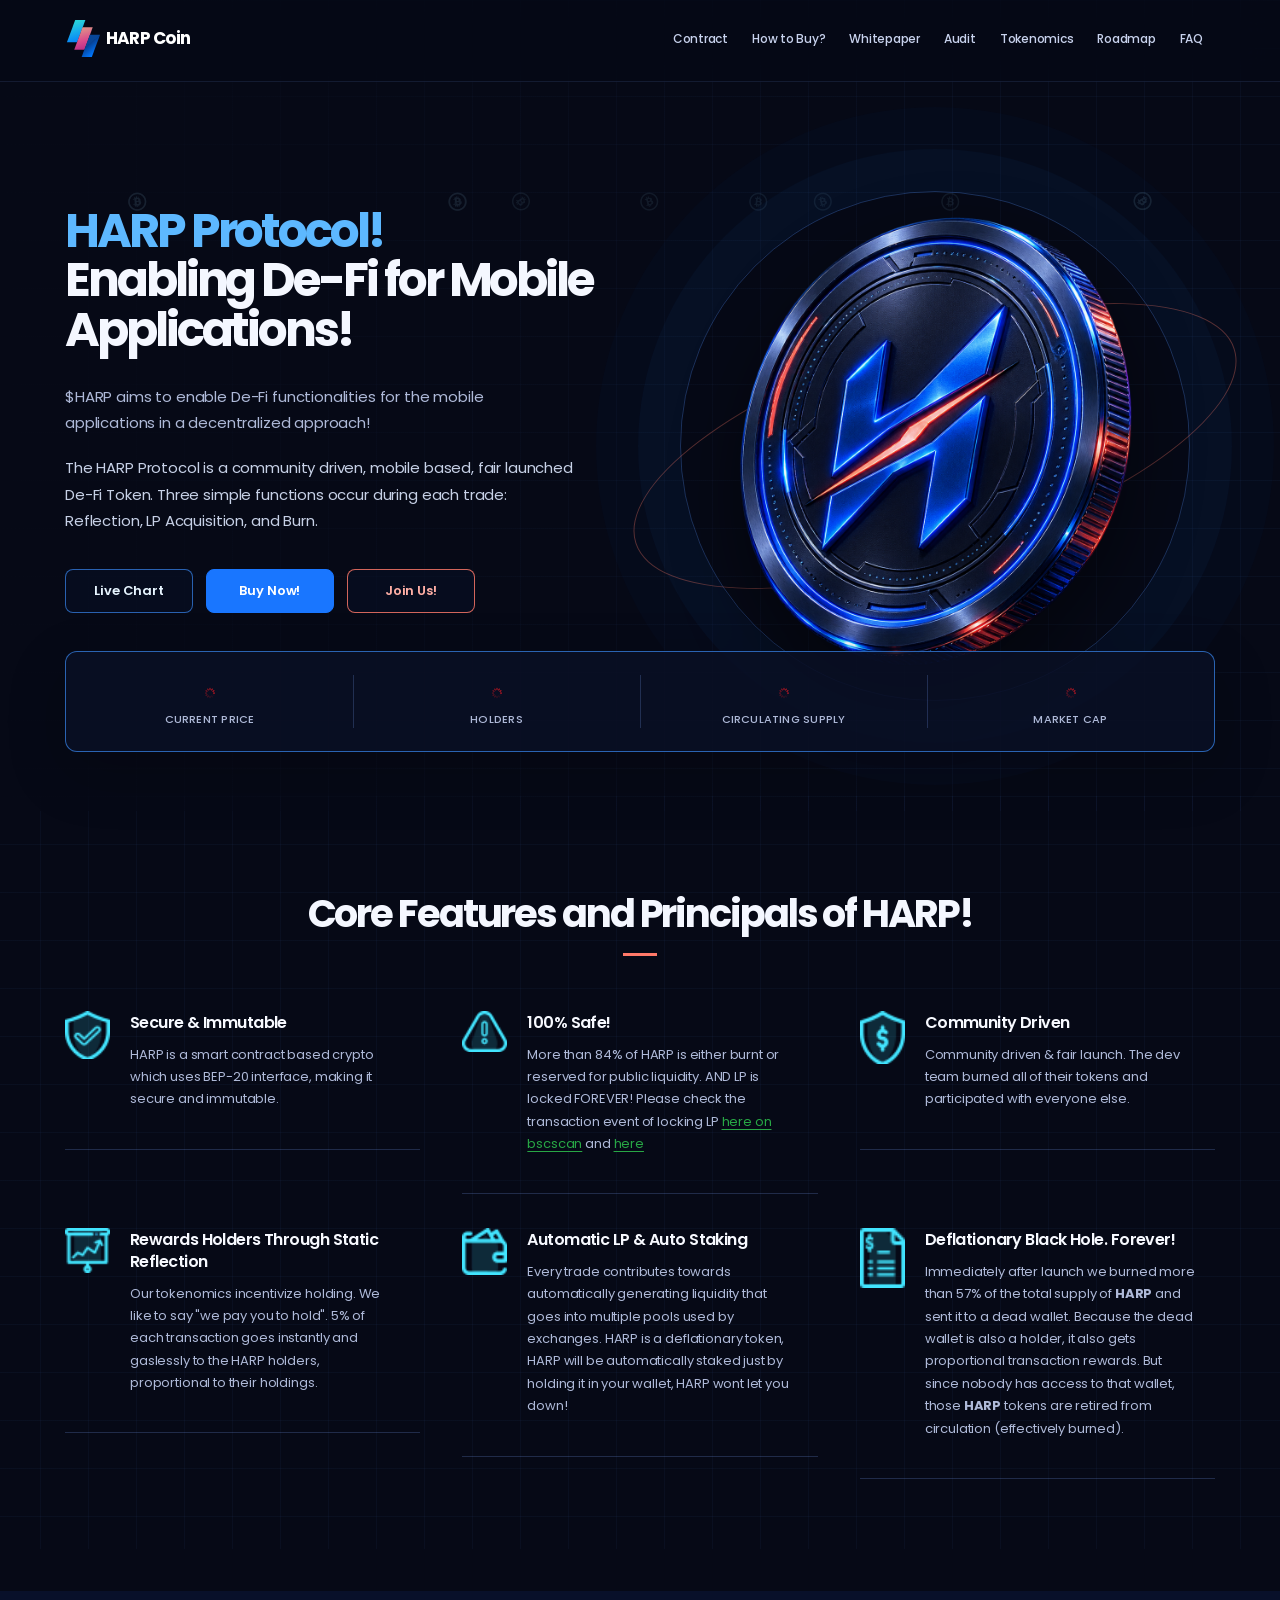
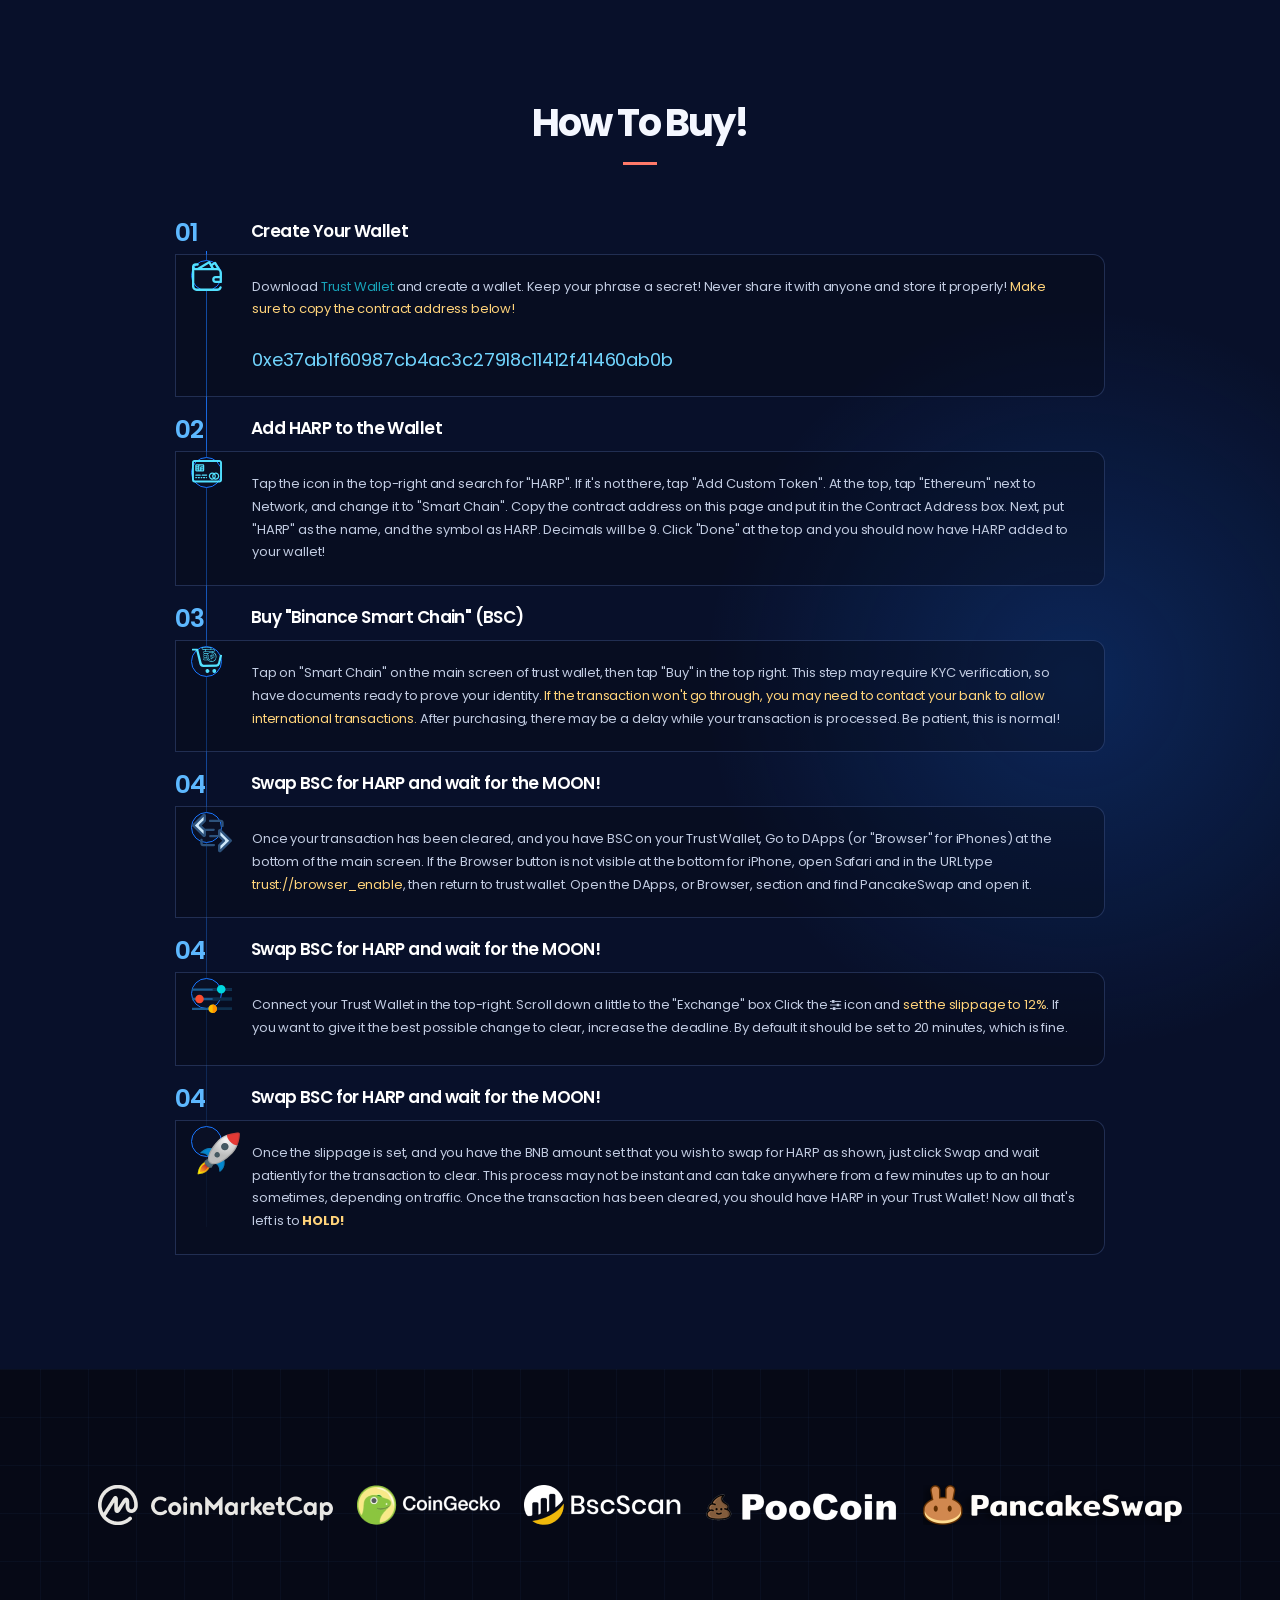
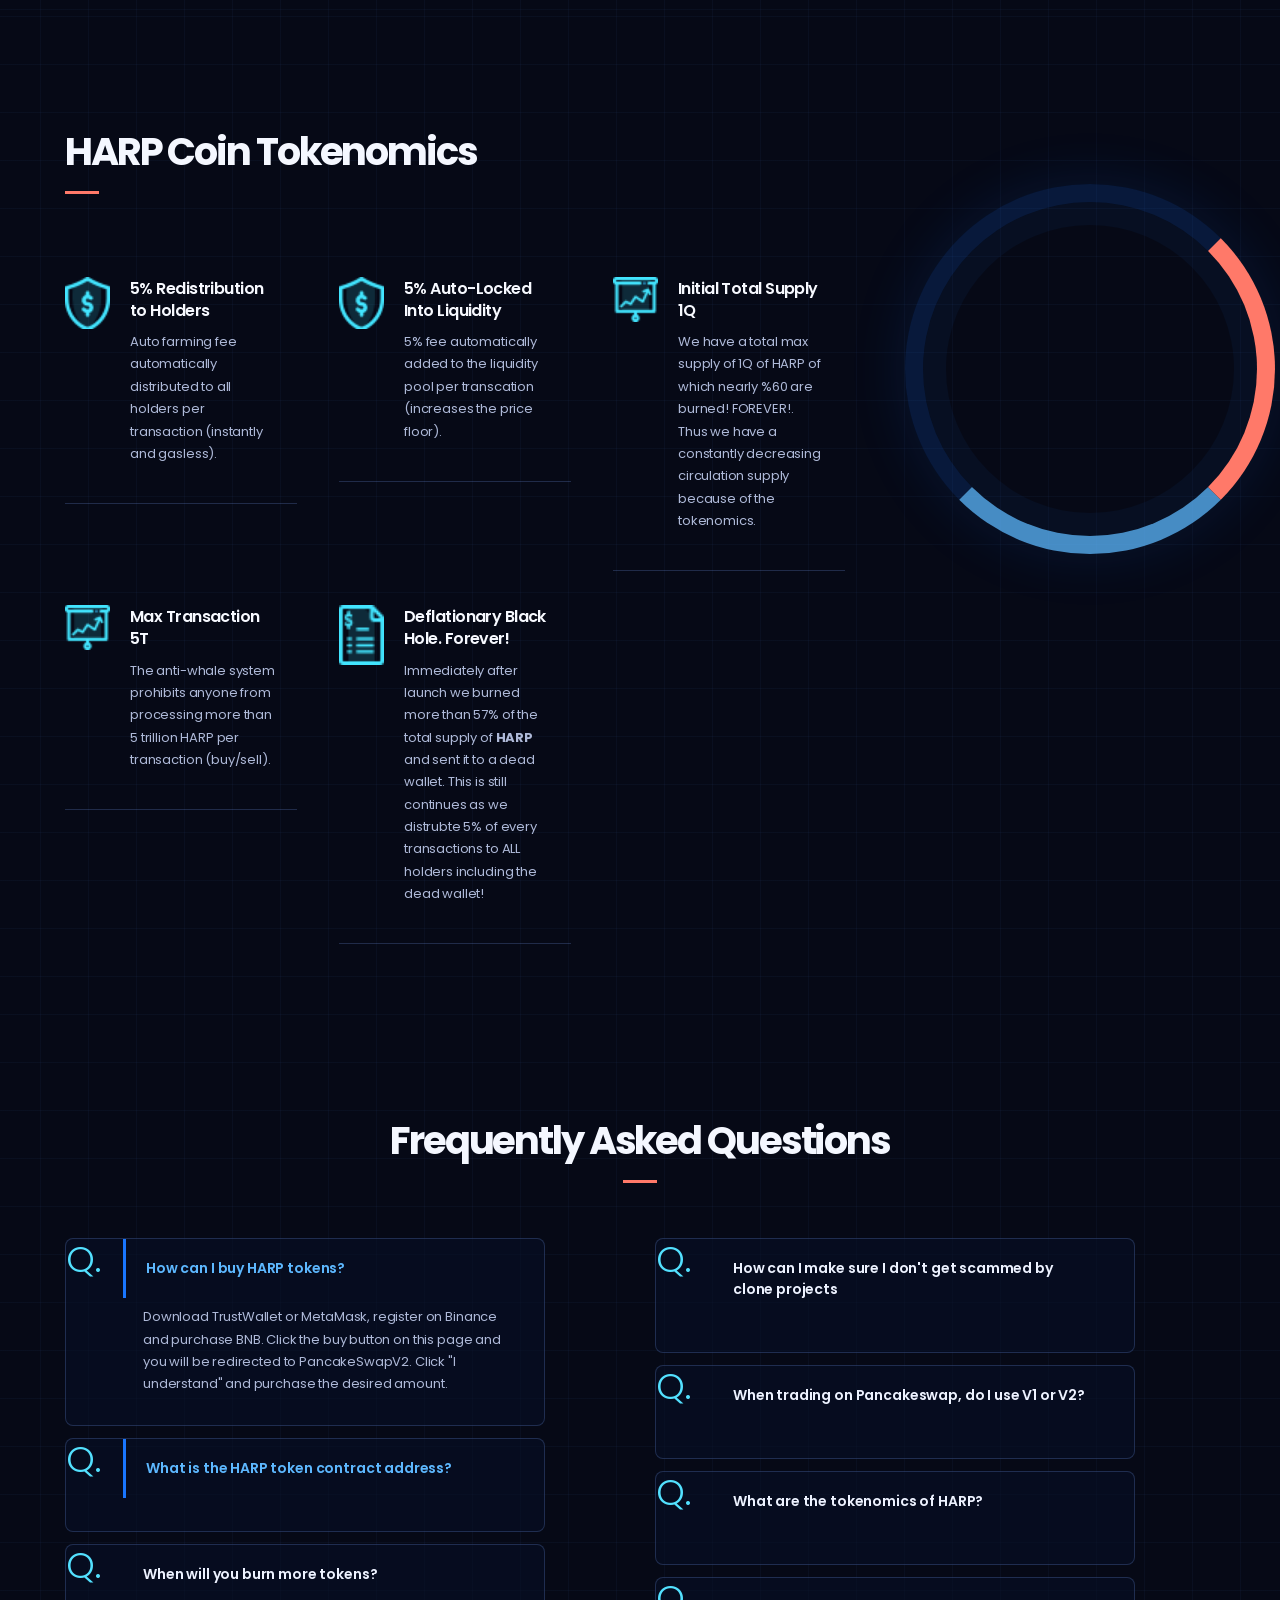
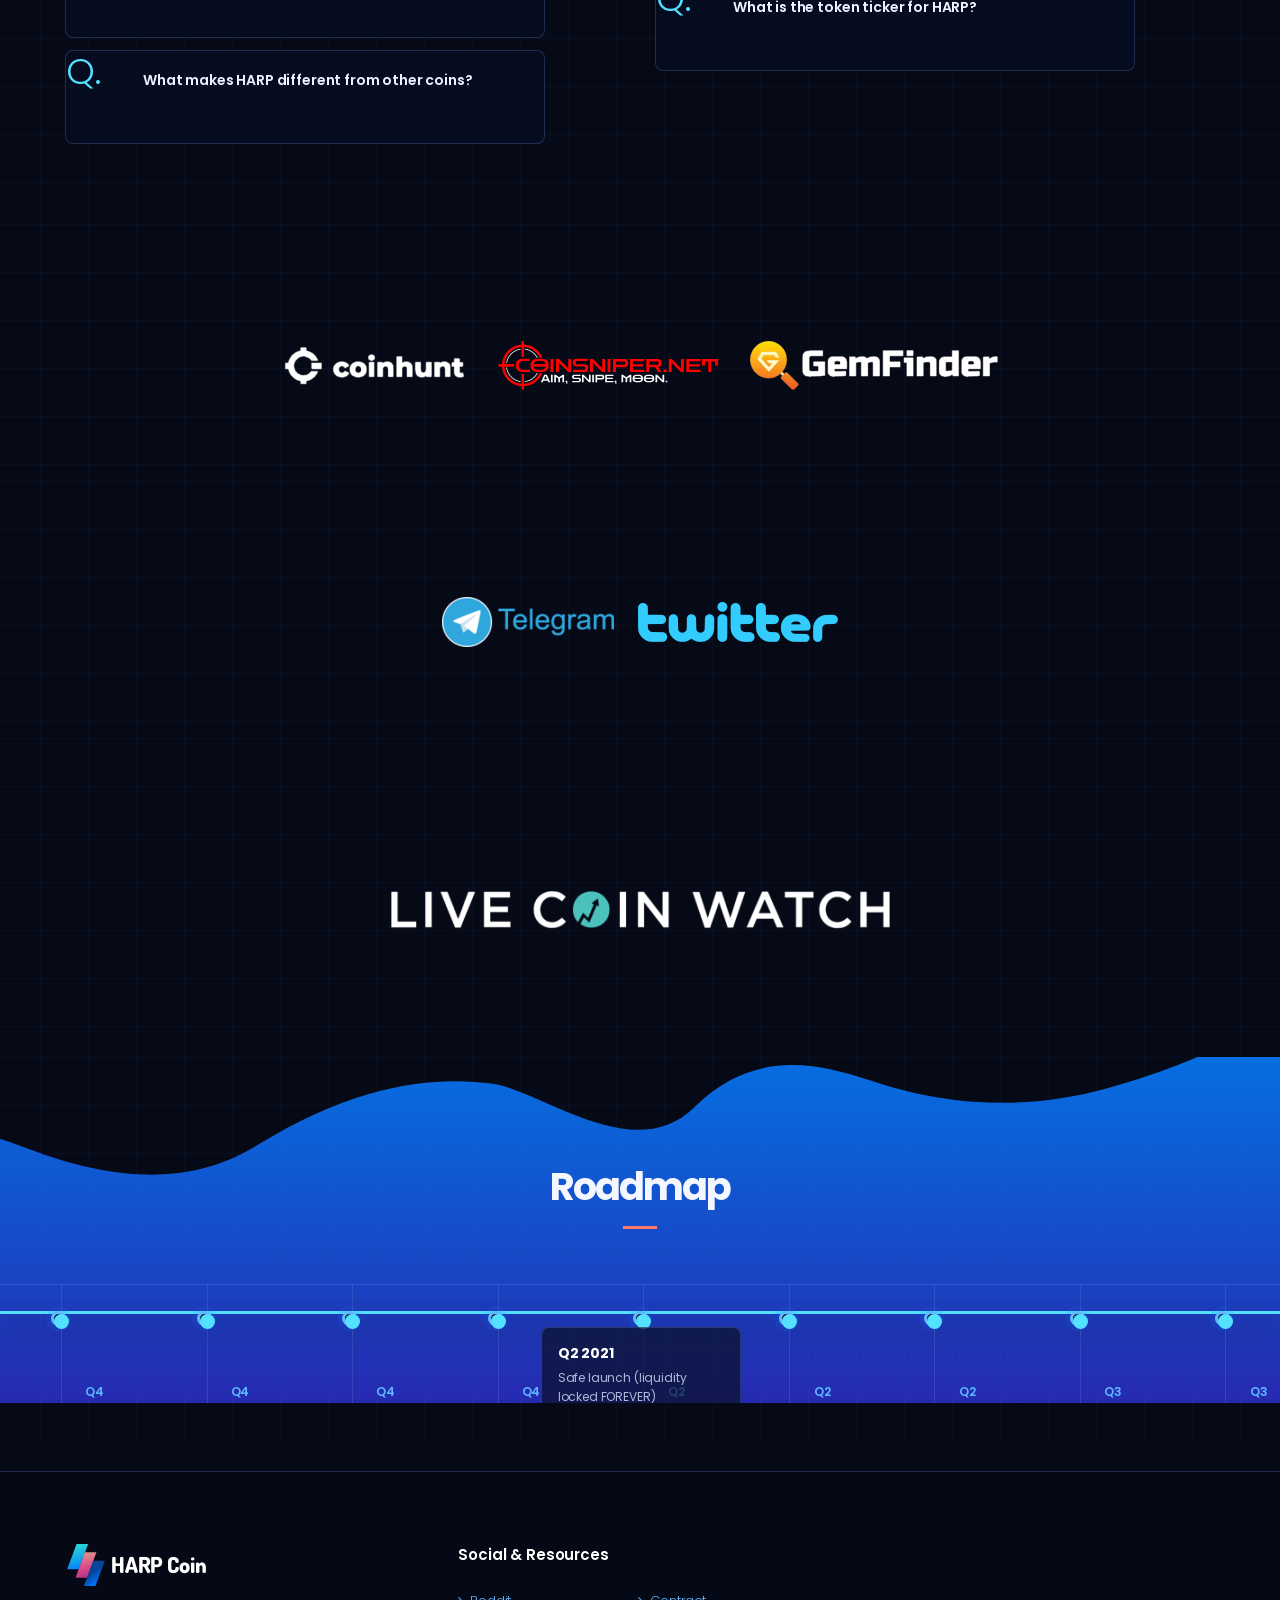
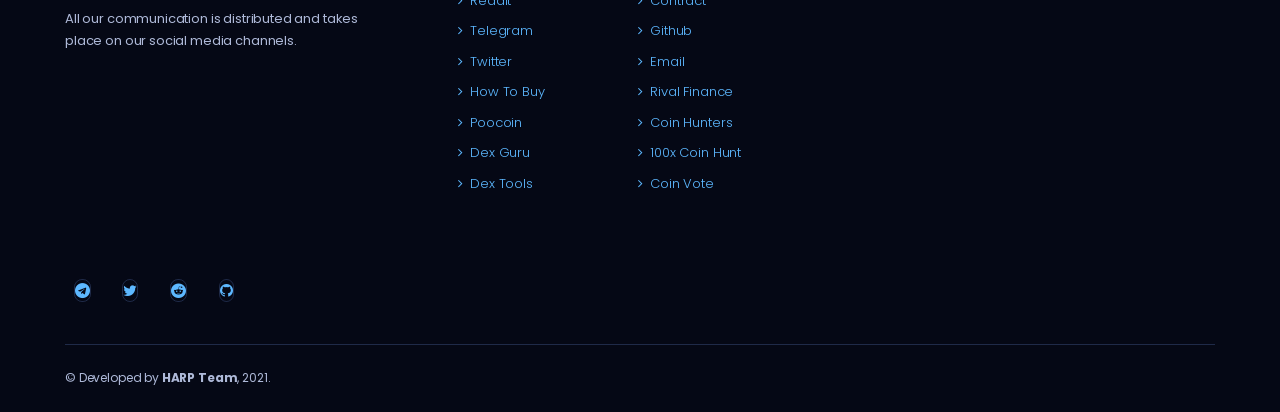
==== commit c5f9a52d: "Remove NFT collections section" ====
--- a/index.html
+++ b/index.html
@@ -100,7 +100,6 @@
                                     <li><a href="https://github.com/harpcoin/harp-frontend/blob/main/assets/Harp%20Coin%20Audit.pdf"
                                           target="_blank">Audit</a></li>
                                     <li><a href="#tokenomics">Tokenomics</a></li>
-                                    <li><a href="#nft">NFT</a></li>
                                     <li><a href="#roadmap">Roadmap</a></li>
                                     <li><a href="#faq">FAQ</a></li>
                                  </ul>
@@ -578,50 +577,6 @@
          </div>
       </section>
 
-      <section id="nft" class="pt-60 pb-30 crypto-patern">
-         <div class="container">
-
-            <div class="row justify-content-center">
-               <div class="col-xl-12 col-lg-8">
-                  <div class="section-title text-center mb-30">
-                     <h2>NFT Collections</h2>
-                  </div>
-               </div>
-            </div>
-            <div class="service-wrap">
-               <div class="row">
-                  <div class="col-lg-4 col-md-6">
-                     <div class="single--service-inner1 content-box-1">
-                        <div class="single-service-text">
-                           <img src="img/cba.gif" alt="">
-                           <h4 style="text-align: center; margin-top: 1rem;">CyberBearz Army</h4>
-                           <a href="/cba">Mint Now!</a>
-                        </div>
-                     </div>
-                  </div>
-                  <div class="col-lg-4 col-md-6">
-                     <div class="single--service-inner1 content-box-1">
-                        <div class="single-service-text">
-                           <img src="img/spc.gif" alt="">
-                           <h4 style="text-align: center; margin-top: 1rem;">Shit Punks Club</h4>
-                           <a href="/spc">Mint Now!</a>
-                        </div>
-                     </div>
-                  </div>
-                  <div class="col-lg-4 col-md-6">
-                     <div class="single--service-inner1 content-box-1">
-                        <div class="single-service-text">
-                           <img src="img/sgc.gif" alt="">
-                           <h4 style="text-align: center; margin-top: 1rem;">Squid Gang Club</h4>
-                           <a href="/sgc">Mint Now!</a>
-                        </div>
-                     </div>
-                  </div>
-               </div>
-            </div>
-         </div>
-      </section>
-
       <section id="faq" class="pt-60 pb-60 crypto-patern">
          <div class="container">
             <div class="row justify-content-center">
--- a/css/custom.css
+++ b/css/custom.css
@@ -376,40 +376,6 @@
   box-shadow: inset 0 0 0 23px rgba(25, 118, 255, .05), 0 0 60px rgba(25, 118, 255, .12);
 }
 #tokenomics .single--service-inner { padding-right: 20px; }
-
-/* NFT content uses existing collection art and routes */
-#nft .single--service-inner1.content-box-1 {
-  padding: 0;
-  margin-bottom: 36px;
-  background: transparent;
-  border: 0;
-  box-shadow: none;
-}
-#nft .single--service-inner1 .single-service-text { overflow: hidden; }
-#nft .single--service-inner1 img {
-  display: block;
-  width: 100%;
-  height: 230px;
-  object-fit: cover;
-  border: 1px solid var(--harp-line);
-  border-radius: var(--harp-radius);
-  transition: transform .35s ease, border-color var(--harp-ease);
-}
-#nft .single--service-inner1:hover img { transform: scale(1.025); border-color: var(--harp-blue-light); }
-#nft .single--service-inner1 h4 { color: #fff; font-size: 17px; font-weight: 600; letter-spacing: -.035em; }
-#nft .single--service-inner1 a {
-  display: inline-block;
-  margin-top: 8px;
-  padding: 10px 17px;
-  border: 1px solid var(--harp-line-strong);
-  border-radius: 8px;
-  background: transparent;
-  color: var(--harp-blue-light);
-  font-size: 12px;
-  font-weight: 600;
-  transition: background var(--harp-ease), color var(--harp-ease), transform var(--harp-ease);
-}
-#nft .single--service-inner1 a:hover { background: var(--harp-blue); color: #fff; transform: translateY(-2px); }
 
 /* FAQ: clear active state, preserved Bootstrap collapse hooks */
 #faq { padding-top: 105px !important; padding-bottom: 80px !important; }
@@ -498,7 +464,6 @@
   .main-wrapper > .banner--wrapper-area + section.crypto-patern { margin-top: -40px; padding-bottom: 28px !important; }
   #tokenomics .service-wrap { max-width: 100%; }
   #tokenomics .service-wrap:after { display: none; }
-  #nft .single--service-inner1 img { height: 260px; }
 }
 
 @media (max-width: 767.98px) {
@@ -528,7 +493,6 @@
   #how-to-buy .step-timeline:before { left: 25px; }
   #how-to-buy .timeline-icon,
   #how-to-buy .step-timeline-item:nth-child(even) .timeline-content .timeline-icon { left: 10px; }
-  #nft .single--service-inner1 img { height: 215px; }
   .footer-type1 { padding-top: 55px !important; }
   .footer-link { gap: 26px; }
   .footer-link .link-left,
